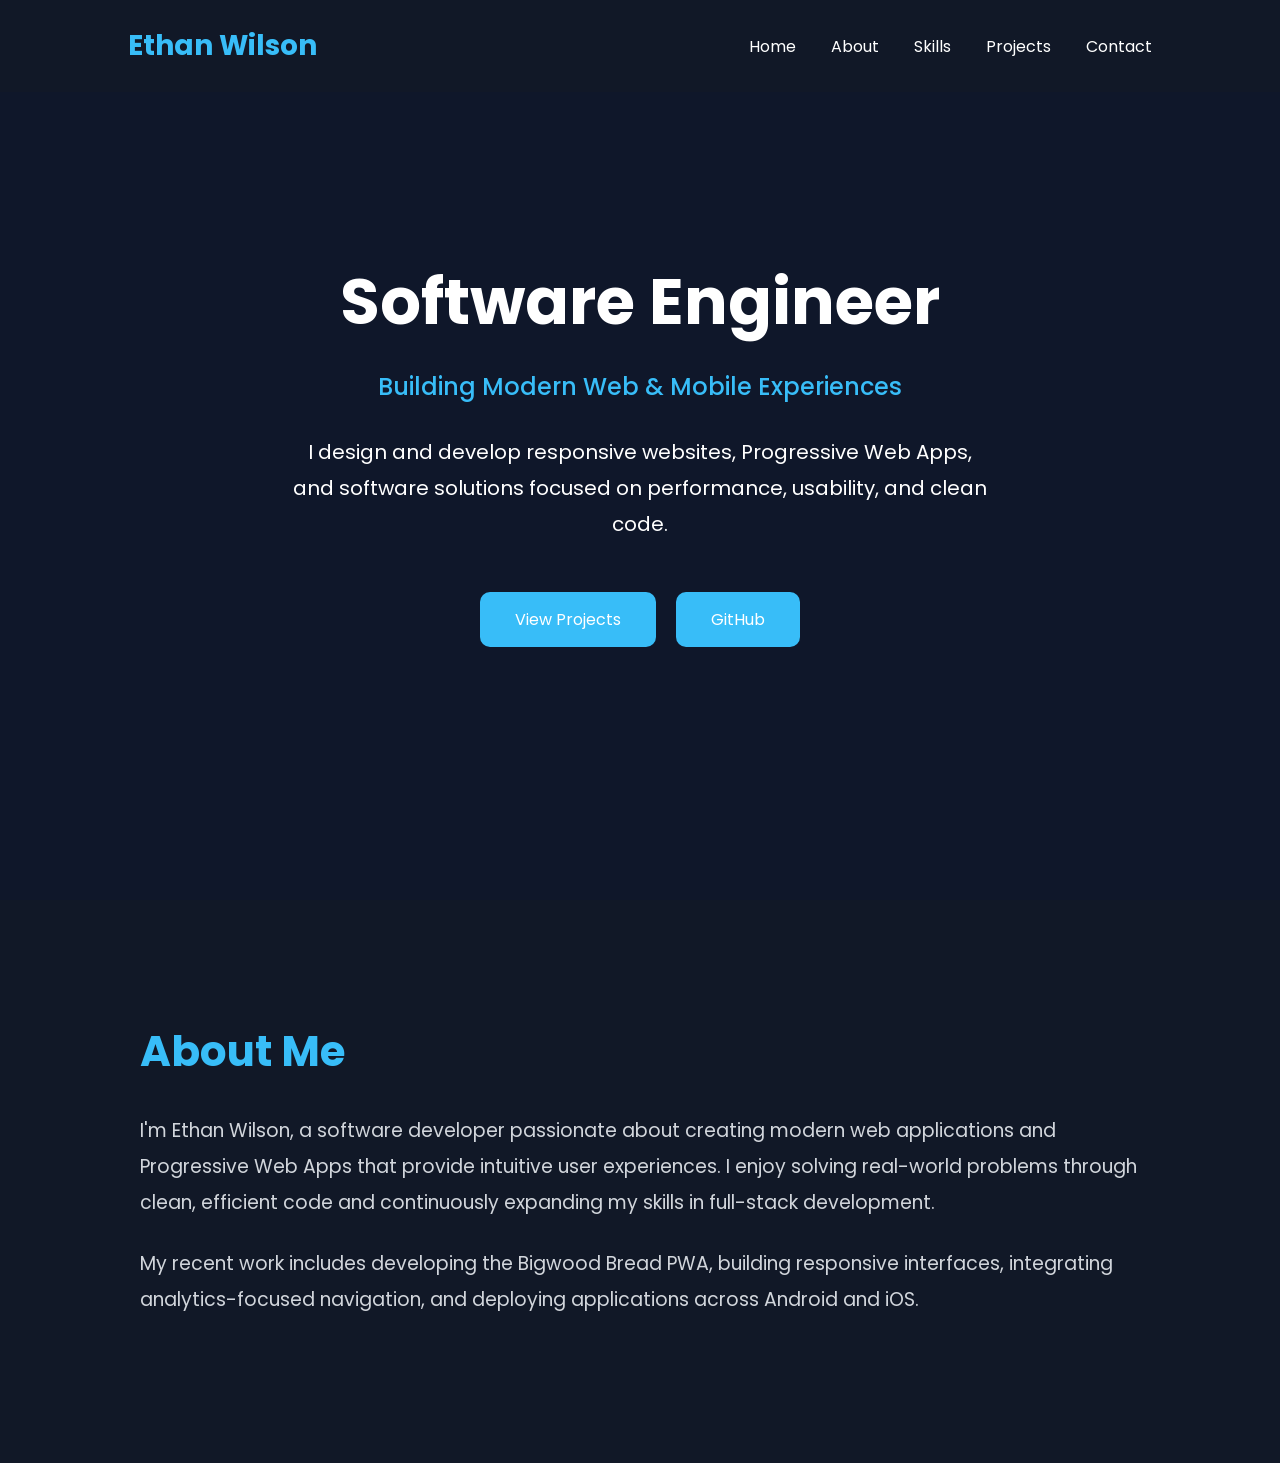
==== index.html @ c5a365b0 "Initial portfolio setup" ====
<!DOCTYPE html>
<html lang="en">
<head>
    <meta charset="UTF-8">
    <meta name="viewport" content="width=device-width, initial-scale=1.0">
    <title>Ethan Wilson | Software Engineer</title>

    <link rel="stylesheet" href="css/style.css">

    <link rel="preconnect" href="https://fonts.googleapis.com">
    <link rel="preconnect" href="https://fonts.gstatic.com" crossorigin>
    <link href="https://fonts.googleapis.com/css2?family=Poppins:wght@300;400;500;600;700&display=swap" rel="stylesheet">
</head>

<body>

<nav>

    <div class="logo">Ethan Wilson</div>

    <ul>

        <li><a href="#home">Home</a></li>

        <li><a href="#about">About</a></li>

        <li><a href="#skills">Skills</a></li>

        <li><a href="#projects">Projects</a></li>

        <li><a href="#contact">Contact</a></li>

    </ul>

</nav>

<section class="hero" id="home">

    <h1>Software Engineer</h1>

    <h2>Building Modern Web & Mobile Experiences</h2>

    <p>
        I design and develop responsive websites,
        Progressive Web Apps, and software solutions
        focused on performance, usability, and clean code.
    </p>

    <div class="buttons">

        <a href="#">View Projects</a>

        <a href="https://github.com/EthanLayneWilson" target="_blank">
            GitHub
        </a>

    </div>

</section>

<section class="about" id="about">

    <div class="about-container">

        <div class="about-text">

            <h2>About Me</h2>

            <p>
                I'm Ethan Wilson, a software developer passionate about creating
                modern web applications and Progressive Web Apps that provide
                intuitive user experiences. I enjoy solving real-world problems
                through clean, efficient code and continuously expanding my
                skills in full-stack development.
            </p>

            <p>
                My recent work includes developing the Bigwood Bread PWA,
                building responsive interfaces, integrating analytics-focused
                navigation, and deploying applications across Android and iOS.
            </p>

        </div>

    </div>

</section>

<script src="js/script.js"></script>

</body>
</html>
---- css/style.css ----
*{
    margin:0;
    padding:0;
    box-sizing:border-box;
}

body{

    font-family:'Poppins',sans-serif;

    background:#0f172a;

    color:white;

}

nav{

    width:100%;

    display:flex;

    justify-content:space-between;

    align-items:center;

    padding:25px 10%;

    position:fixed;

    background:#111827;

}

.logo{

    font-size:28px;

    font-weight:700;

    color:#38bdf8;

}

nav ul{

    display:flex;

    list-style:none;

    gap:35px;

}

nav a{

    color:white;

    text-decoration:none;

    transition:.3s;

}

nav a:hover{

    color:#38bdf8;

}

.hero{

    min-height:100vh;

    display:flex;

    flex-direction:column;

    justify-content:center;

    align-items:center;

    text-align:center;

    padding:0 10%;

}

.hero h1{

    font-size:64px;

    margin-bottom:20px;

}

.hero h2{

    color:#38bdf8;

    margin-bottom:30px;

    font-weight:500;

}

.hero p{

    max-width:700px;

    line-height:1.8;

    font-size:20px;

}

.buttons{

    margin-top:50px;

    display:flex;

    gap:20px;

}

.buttons a{

    background:#38bdf8;

    color:white;

    text-decoration:none;

    padding:15px 35px;

    border-radius:10px;

    transition:.3s;

}

.buttons a:hover{

    transform:translateY(-5px);

}

.about{

    background:#111827;

    padding:120px 10%;

}

.about-container{

    max-width:1000px;

    margin:auto;

}

.about h2{

    font-size:42px;

    color:#38bdf8;

    margin-bottom:30px;

}

.about p{

    font-size:19px;

    line-height:1.9;

    color:#d1d5db;

    margin-bottom:25px;

}
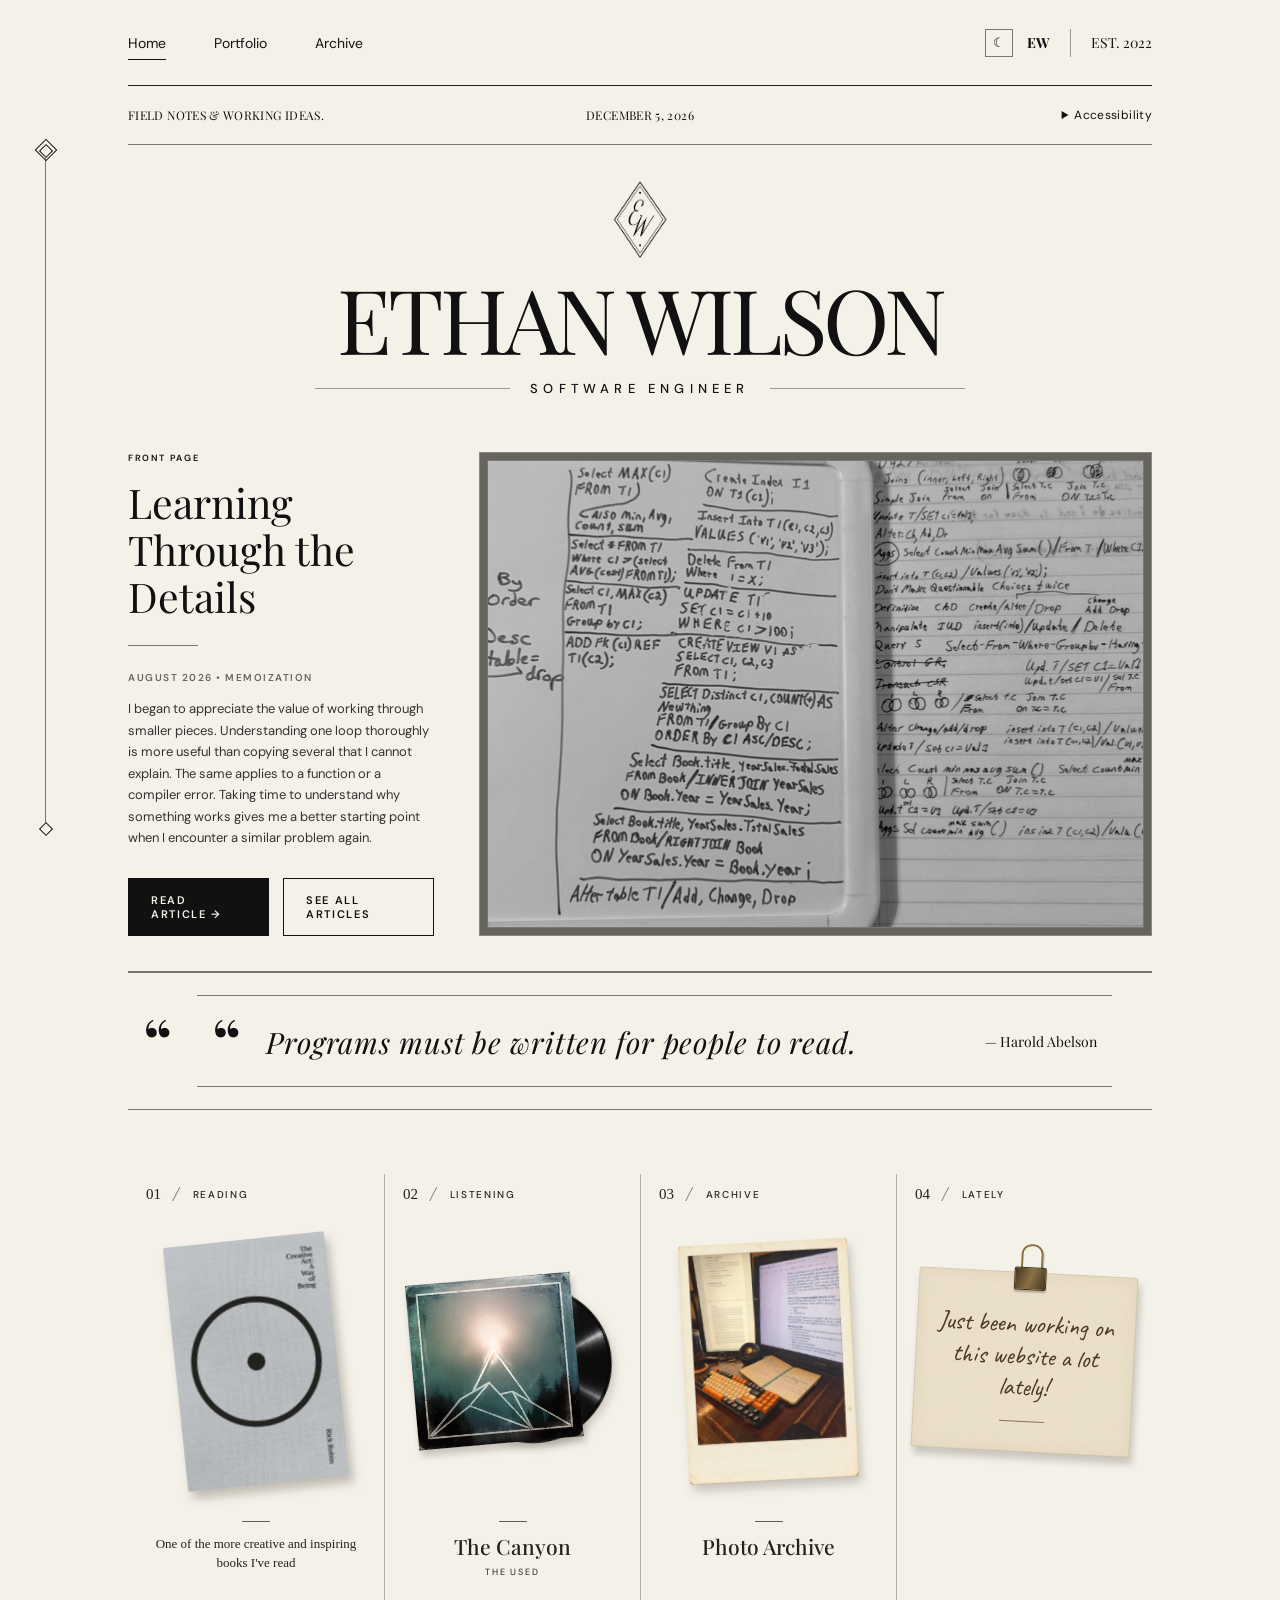
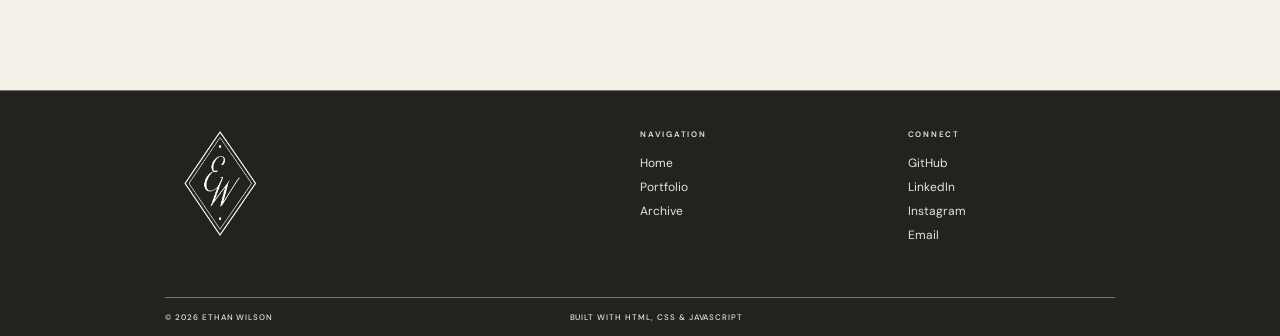
==== commit 37f05658: "Add portfolio website" ====
--- a/index.html
+++ b/index.html
@@ -1,92 +1,496 @@
 <!DOCTYPE html>
 <html lang="en">
+
 <head>
     <meta charset="UTF-8">
     <meta name="viewport" content="width=device-width, initial-scale=1.0">
-    <title>Ethan Wilson | Software Engineer</title>
-
+
+    <title>ethanwilson.org</title>
+    <link rel="icon" type="image/png" href="images/ew-letter.png">
     <link rel="stylesheet" href="css/style.css">
 
     <link rel="preconnect" href="https://fonts.googleapis.com">
     <link rel="preconnect" href="https://fonts.gstatic.com" crossorigin>
-    <link href="https://fonts.googleapis.com/css2?family=Poppins:wght@300;400;500;600;700&display=swap" rel="stylesheet">
+    <link
+    href="https://fonts.googleapis.com/css2?family=Caveat:wght@400;500&display=swap"
+    rel="stylesheet"
+>
+
+    <link
+        href="https://fonts.googleapis.com/css2?family=DM+Sans:wght@400;500;600&family=Playfair+Display:ital,wght@0,400;0,500;0,600;1,400&display=swap"
+        rel="stylesheet"
+    >
 </head>
 
-<body>
-
-<nav>
-
-    <div class="logo">Ethan Wilson</div>
-
-    <ul>
-
-        <li><a href="#home">Home</a></li>
-
-        <li><a href="#about">About</a></li>
-
-        <li><a href="#skills">Skills</a></li>
-
-        <li><a href="#projects">Projects</a></li>
-
-        <li><a href="#contact">Contact</a></li>
-
-    </ul>
-
-</nav>
-
-<section class="hero" id="home">
-
-    <h1>Software Engineer</h1>
-
-    <h2>Building Modern Web & Mobile Experiences</h2>
-
-    <p>
-        I design and develop responsive websites,
-        Progressive Web Apps, and software solutions
-        focused on performance, usability, and clean code.
-    </p>
-
-    <div class="buttons">
-
-        <a href="#">View Projects</a>
-
-        <a href="https://github.com/EthanLayneWilson" target="_blank">
-            GitHub
-        </a>
-
-    </div>
-
+
+<body id="top">
+    <div class="page-rail page-rail-left">
+    <span class="rail-end rail-end-top"></span>
+    <span class="rail-marker"></span>
+    <span class="rail-end rail-end-bottom"></span>
+</div>
+
+    <!-- =========================================
+         NEWSPAPER HEADER
+         ========================================= -->
+
+    <header class="newspaper-header">
+
+    <!-- TOP NAVIGATION -->
+    <div class="top-nav">
+
+        <nav>
+            <a href="index.html" class="active">Home</a>
+            <a href="portfolio.html">Portfolio</a>
+            <a href="articles.html">Archive</a>
+        </nav>
+
+        <div class="header-right">
+
+            <button
+                id="theme-toggle"
+                class="theme-toggle"
+                aria-label="Switch to night mode"
+            >
+                <span class="theme-icon">☾</span>
+            </button>
+
+            <div class="brand-mark">
+                <strong>EW</strong>
+                <span class="divider"></span>
+                <span>EST. 2022</span>
+            </div>
+
+        </div>
+
+    </div>
+
+
+    <!-- NEWSPAPER INFO ROW -->
+    <div class="newspaper-info">
+
+        <span>FIELD NOTES & WORKING IDEAS.</span>
+
+        <span id="current-date"></span>
+
+        <details class="accessibility-menu">
+    <summary>Accessibility</summary>
+
+    <div class="accessibility-panel">
+        <p>Reading preferences</p>
+
+        <label>
+            <input type="checkbox" id="larger-text">
+            Larger text
+        </label>
+
+        <label>
+            <input type="checkbox" id="reduce-motion">
+            Reduce motion
+        </label>
+    </div>
+</details>
+
+    </div>
+
+
+</header>
+
+    <!-- =========================================
+         MAIN NEWSPAPER CONTENT
+         ========================================= -->
+
+    <main class="newspaper-home">
+
+
+        <!-- =====================================
+             NEWSPAPER MASTHEAD
+             ===================================== -->
+
+        <section class="masthead">
+
+            <img
+                src="images/ew-logo.png"
+                alt="Ethan Wilson Logo"
+                class="masthead-logo"
+            >
+
+            <h1>ETHAN WILSON</h1>
+
+
+            <div class="masthead-title">
+
+                <span></span>
+
+                <p>SOFTWARE ENGINEER</p>
+
+                <span></span>
+
+            </div>
+
+        </section>
+
+
+        <!-- =====================================
+             FEATURED ARTICLE
+
+             Change this section whenever you
+             want a different front-page article.
+             ===================================== -->
+
+        <section class="front-feature">
+
+
+            <!-- ARTICLE INFORMATION -->
+
+            <div class="feature-copy">
+
+                <p class="feature-kicker">
+                    FRONT PAGE
+                </p>
+
+
+                <h2>
+                    Learning Through the Details
+                </h2>
+
+
+                <div class="feature-rule"></div>
+
+
+                <p class="article-meta">
+                    AUGUST 2026 • MEMOIZATION
+                </p>
+
+
+                <p class="feature-text">
+I began to appreciate the value of working through smaller pieces. Understanding one loop thoroughly is more useful than copying several that I cannot explain. The same applies to a function or a compiler error. Taking time to understand why something works gives me a better starting point when I encounter a similar problem again.
+                </p>
+
+
+                <div class="article-actions">
+
+                    <a
+                        href="blog/blog1.html"
+                        class="read-article"
+                    >
+                        READ ARTICLE →
+                    </a>
+
+                    <a
+                        href="articles.html"
+                        class="all-articles"
+                    >
+                        SEE ALL ARTICLES
+                    </a>
+
+                </div>
+
+            </div>
+
+
+            <!-- FEATURED ARTICLE IMAGE -->
+
+            <div class="feature-image">
+
+                <a href="blog/blog1.html">
+
+                    <img
+                        src="images/notes.png"
+                        alt="Mountain landscape"
+                    >
+
+                </a>
+
+            </div>
+
+
+        </section>
+
+        <section class="editorial-quote">
+    <span class="quote-mark">“</span>
+
+<section class="editorial-quote">
+    <span class="quote-mark">“</span>
+
+    <blockquote id="daily-quote"></blockquote>
+
+    <p id="quote-author"></p>
 </section>
-
-<section class="about" id="about">
-
-    <div class="about-container">
-
-        <div class="about-text">
-
-            <h2>About Me</h2>
-
-            <p>
-                I'm Ethan Wilson, a software developer passionate about creating
-                modern web applications and Progressive Web Apps that provide
-                intuitive user experiences. I enjoy solving real-world problems
-                through clean, efficient code and continuously expanding my
-                skills in full-stack development.
+</section>
+<section class="personal-desk" aria-labelledby="personal-desk-title">
+
+
+    <div class="personal-desk-grid">
+
+        <!-- READING -->
+        <article class="personal-desk-item">
+            <p class="personal-desk-label">
+                <span>01</span>
+                <span class="personal-desk-slash">/</span>
+                Reading
             </p>
 
-            <p>
-                My recent work includes developing the Bigwood Bread PWA,
-                building responsive interfaces, integrating analytics-focused
-                navigation, and deploying applications across Android and iOS.
+            <a
+                href="library.html"
+                class="personal-desk-visual"
+                aria-label="Visit the Reading Room"
+            >
+                <img
+                    src="images/books/creative-act.png"
+                    class="personal-desk-book"
+                    alt="Being and Time by Martin Heidegger."
+                    loading="lazy"
+                >
+            </a>
+
+            <div class="personal-desk-caption">
+                <p>One of the more creative and inspiring books I've read</p>
+            </div>
+        </article>
+
+        <!-- LISTENING -->
+        <article class="personal-desk-item">
+            <p class="personal-desk-label">
+                <span>02</span>
+                <span class="personal-desk-slash">/</span>
+                Listening
             </p>
 
+            <a
+                href="listening-room.html"
+                class="personal-desk-visual"
+                aria-label="Visit the Listening Room"
+            >
+                <div class="personal-desk-album">
+                    <img
+                        src="images/vinyl/the-canyon-record.png"
+                        class="personal-desk-record"
+                        alt=""
+                        loading="lazy"
+                    >
+
+                    <img
+                        src="images/vinyl/the-canyon.png"
+                        class="personal-desk-cover"
+                        alt="A Thousand Suns by Linkin Park."
+                        loading="lazy"
+                    >
+                </div>
+            </a>
+
+            <div class="personal-desk-caption">
+                <h3>The Canyon</h3>
+                <p class="personal-desk-artist">The Used</p>
+            </div>
+        </article>
+
+        <!-- BUILDING -->
+        <article class="personal-desk-item">
+            <p class="personal-desk-label">
+                <span>03</span>
+                <span class="personal-desk-slash">/</span>
+                Archive
+            </p>
+
+            <a
+                href="portfolio.html"
+                class="personal-desk-visual"
+                aria-label="Explore my projects"
+            >
+                <img
+                    src="images/polaroid.png"
+                    class="personal-desk-polaroid"
+                    alt="My study desk, notebook, and keyboard."
+                    loading="lazy"
+                >
+            </a>
+
+            <div class="personal-desk-caption">
+                <h3>Photo Archive</h3>
+                <p></p>
+            </div>
+        </article>
+
+        <!-- WONDERING -->
+        <article class="personal-desk-item">
+            <p class="personal-desk-label">
+                <span>04</span>
+                <span class="personal-desk-slash">/</span>
+                Lately
+            </p>
+
+            <div class="personal-desk-visual">
+                <div class="personal-desk-note">
+                    <p>
+                        Just been working on this website a lot lately!
+                    </p>
+                    <span class="personal-desk-note-rule"></span>
+                </div>
+            </div>
+        </article>
+
+    </div>
+</section>
+
+
+    </main>
+<div class="archive-player-hidden">
+<div class="music-player">
+
+    <div class="music-info">
+        <span class="music-label">NOW PLAYING</span>
+        <span id="track-title">Loading...</span>
+        <span id="track-artist"></span>
+    </div>
+
+    <div class="music-controls">
+
+        <button id="prev-button"
+                class="music-control"
+                aria-label="Previous track">
+            ‹
+        </button>
+
+        <button id="play-button"
+                class="music-button"
+                aria-label="Play music">
+            ▶
+        </button>
+
+        <button id="next-button"
+                class="music-control"
+                aria-label="Next track">
+            ›
+        </button>
+
+    </div>
+
+    <span id="music-time">0:00</span>
+
+    <div class="volume-control">
+        <span class="volume-icon" aria-hidden="true">
+    <svg viewBox="0 0 24 24">
+        <path d="M3 9v6h4l5 4V5L7 9H3zm13.5 3a4.5 4.5 0 0 0-2.5-4.03v8.05A4.5 4.5 0 0 0 16.5 12zm0-8.5v2.06A7 7 0 0 1 20 12a7 7 0 0 1-3.5 6.44v2.06A9 9 0 0 0 22 12a9 9 0 0 0-5.5-8.5z"/>
+    </svg>
+</span>
+
+        <input
+            type="range"
+            id="volume-slider"
+            min="0"
+            max="1"
+            step="0.01"
+            value="0.5"
+            aria-label="Volume"
+        >
+    </div>
+
+</div>
+</div>
+
+<audio id="music-audio" preload="metadata"></audio>
+
+</main>
+
+<footer class="site-footer">
+
+    <div class="footer-inner">
+
+        <div class="footer-main">
+
+            <div class="footer-brand">
+                <img
+                    src="images/ew-logo.png"
+                    alt="Ethan Wilson Logo"
+                    class="footer-logo-img"
+                >
+            </div>
+
+            <div class="footer-column">
+                <span class="footer-label">NAVIGATION</span>
+
+                <a href="index.html">Home</a>
+                <a href="portfolio.html">Portfolio</a>
+                <a href="articles.html">Archive</a>
+            </div>
+
+            <div class="footer-column">
+                <span class="footer-label">CONNECT</span>
+
+                <a href="https://github.com/EthanLayneWilson">GitHub</a>
+                <a href="https://www.linkedin.com/in/ethan-wilson-20b9181aa/">LinkedIn</a>
+                <a href="https://www.instagram.com/ewilsonranch/">Instagram</a>
+                <a href="ewilsonranch@gmail.com">Email</a>
+            </div>
+
         </div>
 
-    </div>
-
-</section>
+        <div class="footer-bottom">
+
+            <span>© 2026 ETHAN WILSON</span>
+
+            <span>BUILT WITH HTML, CSS & JAVASCRIPT</span>
+
+            <a href="#top" class="back-to-top">
+                <span class="back-to-top-text">BACK TO TOP</span>
+                <span class="top-arrow">↑</span>
+            </a>
+
+        </div>
+
+    </div>
+
+</footer>
 
 <script src="js/script.js"></script>
+
+<script>
+(() => {
+    const largerText = document.getElementById("larger-text");
+    const reduceMotion = document.getElementById("reduce-motion");
+
+    function applyPreferences() {
+        document.body.classList.toggle(
+            "larger-text", largerText.checked
+        );
+
+        document.documentElement.classList.toggle(
+            "reduce-motion", reduceMotion.checked
+        );
+    }
+
+    try {
+        largerText.checked =
+            localStorage.getItem("ew-larger-text") === "true";
+
+        reduceMotion.checked =
+            localStorage.getItem("ew-reduce-motion") === "true";
+    } catch {
+        // Controls still work when browser storage is unavailable.
+    }
+
+    applyPreferences();
+
+    [largerText, reduceMotion].forEach((control) => {
+        control.addEventListener("change", () => {
+            applyPreferences();
+
+            try {
+                localStorage.setItem(
+                    "ew-larger-text", String(largerText.checked)
+                );
+
+                localStorage.setItem(
+                    "ew-reduce-motion", String(reduceMotion.checked)
+                );
+            } catch {
+                // Keep the selected settings for this page.
+            }
+        });
+    });
+})();
+</script>
 
 </body>
 </html>
--- a/css/style.css
+++ b/css/style.css
@@ -1,185 +1,8193 @@
-*{
-    margin:0;
-    padding:0;
-    box-sizing:border-box;
-}
-
-body{
-
-    font-family:'Poppins',sans-serif;
-
-    background:#0f172a;
-
-    color:white;
-
-}
-
-nav{
-
-    width:100%;
-
-    display:flex;
-
-    justify-content:space-between;
-
-    align-items:center;
-
-    padding:25px 10%;
-
-    position:fixed;
-
-    background:#111827;
-
-}
-
-.logo{
-
-    font-size:28px;
-
-    font-weight:700;
-
-    color:#38bdf8;
-
-}
-
-nav ul{
-
-    display:flex;
-
-    list-style:none;
-
-    gap:35px;
-
-}
-
-nav a{
-
-    color:white;
-
-    text-decoration:none;
-
-    transition:.3s;
-
-}
-
-nav a:hover{
-
-    color:#38bdf8;
-
-}
-
-.hero{
-
-    min-height:100vh;
-
-    display:flex;
-
-    flex-direction:column;
-
-    justify-content:center;
-
-    align-items:center;
-
-    text-align:center;
-
-    padding:0 10%;
-
-}
-
-.hero h1{
-
-    font-size:64px;
-
-    margin-bottom:20px;
-
-}
-
-.hero h2{
-
-    color:#38bdf8;
-
-    margin-bottom:30px;
-
-    font-weight:500;
-
-}
-
-.hero p{
-
-    max-width:700px;
-
-    line-height:1.8;
-
-    font-size:20px;
-
-}
-
-.buttons{
-
-    margin-top:50px;
-
-    display:flex;
-
-    gap:20px;
-
-}
-
-.buttons a{
-
-    background:#38bdf8;
-
-    color:white;
-
-    text-decoration:none;
-
-    padding:15px 35px;
-
-    border-radius:10px;
-
-    transition:.3s;
-
-}
-
-.buttons a:hover{
-
-    transform:translateY(-5px);
-
-}
-
-.about{
-
-    background:#111827;
-
-    padding:120px 10%;
-
-}
-
-.about-container{
-
-    max-width:1000px;
-
-    margin:auto;
-
-}
-
-.about h2{
-
-    font-size:42px;
-
-    color:#38bdf8;
-
-    margin-bottom:30px;
-
-}
-
-.about p{
-
-    font-size:19px;
-
-    line-height:1.9;
-
-    color:#d1d5db;
-
-    margin-bottom:25px;
-
+body {
+    margin: 0;
+    background: #f4f1e9;
+    color: #111111;
+    font-family: "DM Sans", sans-serif;
+}
+
+.minimal-nav {
+  display: flex;
+  justify-content: center;
+  gap: 70px;
+  padding: 28px 20px;
+  font-size: 16px;
+}
+
+.minimal-nav a {
+  color: #111;
+  text-decoration: none;
+}
+
+.minimal-home {
+  max-width: 1050px;
+  margin: 90px auto 0;
+  text-align: center;
+  padding: 0 30px;
+}
+
+.home-logo {
+    width: 280px;
+    height: auto;
+    display: block;
+    margin: 0 auto 35px;
+}
+
+.minimal-home h1 {
+  font-family: Georgia, serif;
+  font-size: 58px;
+  margin: 0 0 30px;
+}
+
+.minimal-home h2 {
+  font-family: Georgia, serif;
+  font-size: 82px;
+  font-style: italic;
+  font-weight: 400;
+  margin: 0 0 55px;
+}
+
+.minimal-home p {
+  max-width: 980px;
+  margin: 0 auto;
+  text-align: left;
+  color: #9a9a9a;
+  font-size: 22px;
+  line-height: 1.6;
+}
+.portfolio {
+  max-width: 1050px;
+  margin: 140px auto;
+  padding: 0 30px;
+}
+
+.portfolio h2 {
+  font-family: Georgia, serif;
+  font-size: 52px;
+  margin-bottom: 40px;
+}
+
+.project-card {
+  border-top: 1px solid #111;
+  padding: 35px 0;
+}
+
+.project-card h3 {
+  font-family: Georgia, serif;
+  font-size: 36px;
+  margin-bottom: 20px;
+}
+
+.project-card p {
+  color: #777;
+  font-size: 20px;
+  line-height: 1.7;
+  max-width: 900px;
+}
+
+.project-tags {
+  display: flex;
+  flex-wrap: wrap;
+  gap: 12px;
+  margin: 30px 0;
+}
+
+.project-tags span {
+  border: 1px solid #111;
+  padding: 8px 14px;
+  font-size: 14px;
+}
+
+.project-card a {
+  color: #111;
+  font-weight: bold;
+}
+
+.portfolio-page {
+  max-width: 1050px;
+  margin: 110px auto;
+  padding: 0 30px;
+}
+
+.portfolio-page h1 {
+  font-family: Georgia, serif;
+  font-size: 64px;
+  margin-bottom: 60px;
+}
+h1,
+h2,
+h3 {
+    font-family: "Playfair Display", serif;
+}
+/* =========================
+   NEWSPAPER HEADER
+   ========================= */
+
+.newspaper-header {
+    width: 80%;
+    max-width: 1050px;
+    margin: 0 auto;
+}
+
+.top-nav {
+    min-height: 85px;
+
+    display: flex;
+    align-items: center;
+    justify-content: space-between;
+
+    border-bottom: 1px solid #222;
+}
+
+/* Navigation */
+
+.top-nav nav {
+    display: flex;
+    align-items: center;
+    gap: 48px;
+}
+
+.top-nav nav a {
+    color: #111;
+    text-decoration: none;
+
+    font-family: "DM Sans", sans-serif;
+    font-size: 14px;
+
+    position: relative;
+    padding: 8px 0;
+}
+
+.top-nav nav a::after {
+    content: "";
+
+    position: absolute;
+    left: 0;
+    bottom: 0;
+
+    width: 0;
+    height: 1px;
+
+    background: #111;
+
+    transition: width 0.25s ease;
+}
+
+.top-nav nav a:hover::after,
+.top-nav nav a.active::after {
+    width: 100%;
+}
+
+/* EW / Established */
+
+.brand-mark {
+    display: flex;
+    align-items: center;
+    gap: 20px;
+
+    font-family: "Playfair Display", serif;
+    font-size: 14px;
+}
+
+.brand-mark > span:first-child {
+    font-weight: 600;
+    font-size: 18px;
+}
+
+.divider {
+    display: block;
+    width: 1px;
+    height: 28px;
+    background: #999;
+}
+
+/* Newspaper information row */
+
+.newspaper-info {
+    min-height: 58px;
+
+    display: grid;
+    grid-template-columns: 1fr auto 1fr;
+    align-items: center;
+
+    border-bottom: 1.5px solid #777;
+
+    font-family: "Playfair Display", serif;
+    font-size: 12px;
+    letter-spacing: 0.03em;
+}
+
+.newspaper-info span:nth-child(2) {
+    text-align: center;
+    padding: 0 30px;
+}
+
+.newspaper-info span:last-child {
+    text-align: right;
+}
+
+/* =========================
+   NEWSPAPER MASTHEAD
+   ========================= */
+
+.newspaper-home {
+    width: 80%;
+    max-width: 1050px;
+    margin: 0 auto;
+}
+
+.masthead {
+    text-align: center;
+    padding: 35px 0 25px;
+}
+
+/* EW Logo */
+
+.masthead-logo {
+    display: block;
+
+    width: 80px;
+    height: auto;
+
+    margin: 0 auto 15px;
+}
+
+/* ETHAN WILSON */
+
+.masthead h1 {
+    margin: 0;
+    font-family: "Playfair Display", serif;
+
+    font-size: clamp(60px, 7vw, 105px);
+
+    font-weight: 400;
+    line-height: 0.95;
+    letter-spacing: -0.045em;
+}
+
+/* Software Engineer line */
+
+.masthead-title {
+    display: flex;
+    align-items: center;
+    justify-content: center;
+
+    gap: 20px;
+    max-width: 650px;
+
+    margin: 20px auto 0;
+}
+
+.masthead-title span {
+    flex: 1;
+
+    height: 1px;
+
+    background: #999;
+}
+
+.masthead-title p {
+    margin: 0;
+
+    font-family: "DM Sans", sans-serif;
+    font-size: 13px;
+    font-weight: 500;
+
+    letter-spacing: 0.4em;
+    white-space: nowrap;
+}
+/* =========================
+   FRONT PAGE FEATURE
+   ========================= */
+
+.front-feature {
+    display: grid;
+    grid-template-columns: 0.75fr 1.65fr;
+    gap: 45px;
+
+    align-items: stretch;
+
+    padding: 30px 0 35px;
+
+    border-bottom: 1px solid #777;
+}
+
+/* LEFT COLUMN */
+
+.feature-copy {
+    display: flex;
+    flex-direction: column;
+    justify-content: center;
+}
+
+.feature-kicker {
+    margin: 0 0 15px;
+
+    font-size: 9px;
+    font-weight: 600;
+
+    letter-spacing: 0.18em;
+}
+
+.feature-copy h2 {
+    margin: 0;
+
+    font-family: "Playfair Display", serif;
+    font-size: clamp(34px, 3.2vw, 48px);
+
+    font-weight: 400;
+    line-height: 1.15;
+}
+
+.feature-rule {
+    width: 70px;
+    height: 1px;
+
+    background: #777;
+
+    margin: 25px 0;
+}
+
+.feature-text {
+    margin: 0;
+
+    max-width: 350px;
+
+    font-size: 13px;
+    line-height: 1.65;
+
+    color: #333;
+}
+
+.feature-links {
+    display: flex;
+    flex-direction: row;
+    align-items: center;
+    gap: 14px;
+    margin-top: 25px;
+}
+
+.feature-links a {
+    color: #111;
+    text-decoration: none;
+
+    font-size: 10px;
+    font-weight: 600;
+    letter-spacing: 0.15em;
+}
+
+.feature-links > a:first-child {
+    border-bottom: 1px solid #111;
+
+    padding-bottom: 5px;
+}
+
+.resume-button {
+    display: inline-block;
+
+    background: #111;
+    color: #f4f1e9 !important;
+
+    padding: 13px 26px;
+}
+
+/* RIGHT COLUMN */
+
+.feature-image {
+    min-height: 430px;
+    overflow: hidden;
+
+    /* Newspaper photo frame */
+    border: 1px solid #888888;
+    padding: 7px;
+
+    box-sizing: border-box;
+    background: #66645d;
+}
+
+.feature-image a {
+    display: block;
+    width: 100%;
+    height: 100%;
+}
+
+.feature-image img {
+    display: block;
+
+    width: 100%;
+    height: 100%;
+
+    object-fit: cover;
+
+    border: 1px solid #777;
+
+    box-sizing: border-box;
+
+    filter: grayscale(100%);
+
+    transition:
+        transform 0.5s ease,
+        filter 0.5s ease;
+}
+
+.feature-image img {
+    display: block;
+
+    width: 100%;
+    height: 100%;
+
+    object-fit: cover;
+
+    filter: grayscale(100%);
+
+    transition:
+        transform 0.5s ease,
+        filter 0.5s ease;
+}
+
+.feature-image:hover img {
+    transform: scale(1.015);
+    filter: grayscale(65%);
+}
+
+/* MOBILE */
+
+@media (max-width: 850px) {
+
+    .front-feature {
+        grid-template-columns: 1fr;
+    }
+
+    .feature-image {
+        min-height: 320px;
+    }
+}
+
+/* =========================
+   ARTICLE ACTIONS
+   ========================= */
+
+.article-meta {
+    margin: 0 0 14px;
+
+    font-family: "DM Sans", sans-serif;
+    font-size: 10px;
+    font-weight: 600;
+
+    letter-spacing: 0.15em;
+    color: #666;
+}
+
+.article-actions {
+    display: flex;
+    align-items: center;
+    gap: 14px;
+
+    margin-top: 30px;
+}
+
+.article-actions a {
+    display: inline-block;
+
+    font-family: "DM Sans", sans-serif;
+    font-size: 11px;
+    font-weight: 600;
+
+    letter-spacing: 0.15em;
+
+    text-decoration: none;
+
+    transition: 0.2s ease;
+}
+
+/* Main article button */
+
+.read-article {
+    background: #111;
+    color: #f4f1e9;
+
+    padding: 14px 22px;
+
+    border: 1px solid #111;
+}
+
+.read-article:hover {
+    background: transparent;
+    color: #111;
+}
+
+/* Archive button */
+
+.all-articles {
+    color: #111;
+
+    padding: 14px 22px;
+
+    border: 1px solid #111;
+}
+
+.all-articles:hover {
+    background: #111;
+    color: #f4f1e9;
+}
+
+/* =========================
+   ARTICLE ARCHIVE
+   ========================= */
+
+.archive-page {
+    width: calc(100% - 80px);
+    max-width: 1400px;
+
+    margin: 0 auto;
+}
+
+
+/* Archive heading */
+
+.archive-heading {
+    text-align: center;
+
+    padding: 70px 0 60px;
+
+    border-bottom: 2px solid #111;
+}
+
+.archive-logo {
+    width: 80px;
+    height: auto;
+
+    margin-bottom: 20px;
+}
+
+.archive-label {
+    margin: 0 0 15px;
+
+    font-family: "DM Sans", sans-serif;
+
+    font-size: 10px;
+    font-weight: 600;
+
+    letter-spacing: 0.25em;
+}
+
+.archive-heading h1 {
+    margin: 0;
+
+    font-family: "Playfair Display", serif;
+
+    font-size: clamp(70px, 10vw, 145px);
+
+    font-weight: 400;
+
+    line-height: 1;
+    letter-spacing: -0.045em;
+}
+
+.archive-description {
+    max-width: 600px;
+
+    margin: 25px auto 0;
+
+    color: #555;
+
+    font-size: 15px;
+    line-height: 1.7;
+}
+
+
+/* Article rows */
+
+.article-list {
+    border-bottom: 1px solid #111;
+}
+
+.archive-article {
+    display: grid;
+
+    grid-template-columns:
+        80px
+        minmax(0, 1fr)
+        180px;
+
+    gap: 35px;
+
+    align-items: center;
+
+    padding: 45px 0;
+
+    border-bottom: 1px solid #999;
+}
+
+.archive-article:last-child {
+    border-bottom: none;
+}
+
+
+/* Number */
+
+.article-number {
+    align-self: start;
+
+    font-family: "Playfair Display", serif;
+
+    font-size: 20px;
+}
+
+
+/* Article information */
+
+.archive-meta {
+    margin: 0 0 12px;
+
+    font-family: "DM Sans", sans-serif;
+
+    font-size: 9px;
+    font-weight: 600;
+
+    letter-spacing: 0.16em;
+
+    color: #666;
+}
+
+.archive-article h2 {
+    margin: 0 0 12px;
+
+    font-family: "Playfair Display", serif;
+
+    font-size: clamp(28px, 3vw, 46px);
+
+    font-weight: 400;
+
+    line-height: 1.1;
+}
+
+.archive-article h2 a {
+    color: #111;
+
+    text-decoration: none;
+}
+
+.archive-article h2 a:hover {
+    text-decoration: underline;
+}
+
+.archive-article-content > p:last-child {
+    max-width: 650px;
+
+    margin: 0;
+
+    color: #555;
+
+    line-height: 1.6;
+}
+
+
+/* Read link */
+
+.archive-read {
+    text-align: right;
+}
+
+.archive-read a {
+    color: #111;
+
+    text-decoration: none;
+
+    font-family: "DM Sans", sans-serif;
+
+    font-size: 10px;
+    font-weight: 600;
+
+    letter-spacing: 0.15em;
+
+    border-bottom: 1px solid #111;
+
+    padding-bottom: 5px;
+}
+
+
+/* Mobile */
+
+@media (max-width: 750px) {
+
+    .archive-page {
+        width: calc(100% - 40px);
+    }
+
+    .archive-article {
+        grid-template-columns: 45px 1fr;
+    }
+
+    .archive-read {
+        grid-column: 2;
+
+        text-align: left;
+    }
+
+}
+
+/* =========================
+   EDITORIAL QUOTE
+   ========================= */
+
+.editorial-quote {
+    display: grid;
+    grid-template-columns: auto 1fr auto;
+    align-items: center;
+    gap: 25px;
+
+    margin-top: 0;
+    padding: 22px 15px;
+
+    border-top: 1px solid #777;
+    border-bottom: 1px solid #777;
+}
+
+.quote-mark {
+    font-family: "Playfair Display", serif;
+    font-size: 65px;
+    font-weight: 600;
+    line-height: 0.7;
+}
+
+.editorial-quote blockquote {
+    margin: 0;
+
+    font-family: "Playfair Display", serif;
+    font-size: clamp(22px, 2.3vw, 34px);
+    font-style: italic;
+    letter-spacing: 0.03em;
+}
+
+.editorial-quote p {
+    margin: 0;
+
+    font-family: "Playfair Display", serif;
+    font-size: 14px;
+
+    white-space: nowrap;
+}
+
+@media (max-width: 700px) {
+    .editorial-quote {
+        grid-template-columns: auto 1fr;
+    }
+
+    .editorial-quote p {
+        grid-column: 2;
+    }
+}
+
+/* =========================
+   MUSIC PLAYER
+   ========================= */
+
+.music-player {
+    position: fixed;
+    top: 20px;
+    right: 25px;
+
+    z-index: 1000;
+
+    display: flex;
+    align-items: center;
+    gap: 12px;
+
+    padding: 9px 14px;
+
+    background: #f4f1e9;
+
+    border: 1px solid #222;
+
+    font-family: "DM Sans", sans-serif;
+    font-size: 10px;
+}
+
+.music-info {
+    display: flex;
+    flex-direction: column;
+
+    min-width: 90px;
+}
+
+.music-label {
+    font-size: 7px;
+    letter-spacing: 0.15em;
+
+    color: #777;
+}
+
+#track-title {
+    font-family: "Playfair Display", serif;
+
+    font-size: 11px;
+
+    white-space: nowrap;
+}
+
+.music-button {
+    width: 26px;
+    height: 26px;
+
+    display: flex;
+    align-items: center;
+    justify-content: center;
+
+    border: 1px solid #222;
+    border-radius: 50%;
+
+    background: transparent;
+
+    color: #111;
+
+    font-size: 9px;
+
+    cursor: pointer;
+}
+
+.music-button:hover {
+    background: #111;
+    color: #f4f1e9;
+}
+
+#music-time {
+    min-width: 30px;
+
+    font-size: 9px;
+
+    color: #555;
+}
+
+.music-controls {
+    display: flex;
+    align-items: center;
+    gap: 6px;
+}
+
+.music-control {
+    border: none;
+    background: transparent;
+
+    color: #111;
+
+    font-family: "DM Sans", sans-serif;
+    font-size: 18px;
+
+    cursor: pointer;
+
+    padding: 3px;
+}
+
+.music-control:hover {
+    opacity: 0.5;
+}
+
+#track-artist {
+    font-family: "DM Sans", sans-serif;
+
+    font-size: 8px;
+
+    color: #777;
+
+    margin-top: 1px;
+}
+
+/* =========================
+   VOLUME CONTROL
+   ========================= */
+
+.volume-control {
+    display: flex;
+    align-items: center;
+    gap: 6px;
+}
+
+.volume-icon {
+    font-size: 11px;
+}
+
+/* Volume slider */
+
+#volume-slider {
+    width: 60px;
+    height: 2px;
+
+    appearance: none;
+    -webkit-appearance: none;
+
+    background: #999;
+
+    cursor: pointer;
+}
+
+/* Chrome / Edge / Safari */
+
+#volume-slider::-webkit-slider-thumb {
+    appearance: none;
+    -webkit-appearance: none;
+
+    width: 8px;
+    height: 8px;
+
+    border-radius: 50%;
+
+    background: #111;
+
+    cursor: pointer;
+}
+
+/* Firefox */
+
+#volume-slider::-moz-range-thumb {
+    width: 8px;
+    height: 8px;
+
+    border: none;
+    border-radius: 50%;
+
+    background: #111;
+
+    cursor: pointer;
+}
+
+.volume-icon {
+    display: flex;
+    align-items: center;
+    justify-content: center;
+}
+
+.volume-icon svg {
+    width: 14px;
+    height: 14px;
+    fill: #111;
+}
+
+/* ========================================
+   DEVELOPMENT DESK
+   ======================================== */
+
+.development-desk {
+    margin-top: 35px;
+    margin-bottom: 45px;
+
+    border-top: 1px solid #777;
+    border-bottom: 1px solid #777;
+}
+
+
+/* HEADER */
+
+.desk-header {
+    display: flex;
+    align-items: center;
+    justify-content: space-between;
+
+    padding: 12px 0;
+
+    border-bottom: 1px solid #999;
+}
+
+.desk-header h2 {
+    margin: 0;
+
+    font-family: "Playfair Display", serif;
+    font-size: 18px;
+    font-weight: 600;
+
+    letter-spacing: 0.04em;
+}
+
+.desk-header span {
+    font-family: "DM Sans", sans-serif;
+
+    font-size: 8px;
+    font-weight: 600;
+
+    letter-spacing: 0.18em;
+}
+
+
+/* FOUR COLUMNS */
+
+.desk-grid {
+    display: grid;
+    grid-template-columns: repeat(4, 1fr);
+}
+
+
+/* INDIVIDUAL COLUMN */
+
+.desk-item {
+    position: relative;
+
+    padding: 25px 24px 30px;
+}
+
+.desk-item:not(:last-child) {
+    border-right: 1px solid #aaa;
+}
+
+
+/* NUMBER */
+
+.desk-number {
+    display: block;
+
+    margin-bottom: 18px;
+
+    font-family: "Playfair Display", serif;
+
+    font-size: 32px;
+    line-height: 1;
+
+    color: #777;
+}
+
+
+/* CATEGORY */
+
+.desk-label {
+    margin: 0 0 8px;
+
+    font-family: "DM Sans", sans-serif;
+
+    font-size: 8px;
+    font-weight: 600;
+
+    letter-spacing: 0.18em;
+}
+
+
+/* TITLE */
+
+.desk-item h3 {
+    margin: 0 0 12px;
+
+    font-family: "Playfair Display", serif;
+
+    font-size: 21px;
+    font-weight: 500;
+
+    line-height: 1.15;
+}
+
+
+/* DESCRIPTION */
+
+.desk-item > p:last-child {
+    margin: 0;
+
+    font-family: "DM Sans", sans-serif;
+
+    font-size: 11px;
+    line-height: 1.65;
+
+    color: #444;
+}
+
+/* TABLET */
+
+@media (max-width: 900px) {
+
+    .desk-grid {
+        grid-template-columns: repeat(2, 1fr);
+    }
+
+    .desk-item:nth-child(2) {
+        border-right: none;
+    }
+
+    .desk-item:nth-child(-n+2) {
+        border-bottom: 1px solid #aaa;
+    }
+}
+
+
+/* MOBILE */
+
+@media (max-width: 600px) {
+
+    .desk-header {
+        align-items: flex-start;
+        gap: 10px;
+    }
+
+    .desk-grid {
+        grid-template-columns: 1fr;
+    }
+
+    .desk-item {
+        padding: 22px 0;
+        border-right: none !important;
+        border-bottom: 1px solid #aaa;
+    }
+
+    .desk-item:last-child {
+        border-bottom: none;
+    }
+}
+
+.desk-status {
+    display: flex;
+    align-items: center;
+    gap: 18px;
+
+    font-family: "DM Sans", sans-serif;
+    font-size: 8px;
+    font-weight: 600;
+    letter-spacing: 0.15em;
+}
+
+.desk-status span {
+    white-space: nowrap;
+}
+
+/* ========================================
+   DAY / NIGHT EDITION
+   ======================================== */
+
+body {
+    transition:
+        background-color 0.6s ease,
+        color 0.6s ease;
+}
+
+
+/* ========================================
+   NIGHT MODE
+   ======================================== */
+
+body.night-mode {
+    background-color: #11110f;
+    color: #e8e4da;
+}
+
+
+/* Main text */
+
+body.night-mode h1,
+body.night-mode h2,
+body.night-mode h3,
+body.night-mode p,
+body.night-mode span,
+body.night-mode a {
+    color: #e8e4da;
+}
+
+
+/* ========================================
+   BORDERS
+   ======================================== */
+
+body.night-mode .newspaper-header,
+body.night-mode .dateline,
+body.night-mode .front-feature,
+body.night-mode .editorial-quote,
+body.night-mode .development-desk,
+body.night-mode .desk-header,
+body.night-mode .desk-item {
+    border-color: #777;
+}
+
+
+/* ========================================
+   BUTTONS
+   ======================================== */
+
+body.night-mode .resume-button,
+body.night-mode .article-button {
+    background: #e8e4da;
+    color: #11110f !important;
+}
+
+
+/* ========================================
+   THEME TOGGLE
+   ======================================== */
+
+.theme-toggle {
+    width: 28px;
+    height: 28px;
+
+    padding: 0;
+
+    display: flex;
+    align-items: center;
+    justify-content: center;
+
+    border: 1px solid #777;
+    background: transparent;
+
+    color: #111;
+
+    cursor: pointer;
+
+    transition:
+        background-color 0.3s ease,
+        color 0.3s ease,
+        border-color 0.3s ease;
+}
+
+.theme-toggle:hover {
+    background: #111;
+    color: #f4f1e9;
+}
+
+
+/* Moon / Sun */
+
+.theme-icon {
+    display: inline-block;
+
+    font-family: Georgia, serif;
+    font-size: 13px;
+
+    transition:
+        transform 0.3s ease,
+        color 0.3s ease;
+}
+
+body.night-mode .theme-icon {
+    transform: rotate(360deg);
+}
+
+
+/* Night mode toggle */
+
+body.night-mode .theme-toggle {
+    border-color: #777;
+    color: #e8e4da;
+}
+
+body.night-mode .theme-toggle:hover {
+    background: #e8e4da;
+    color: #11110f;
+}
+
+body.night-mode .theme-toggle:hover .theme-icon {
+    color: #11110f;
+}
+
+
+/* ========================================
+   HEADER RIGHT
+   ======================================== */
+
+.header-right {
+    margin-left: auto;
+
+    display: flex;
+    align-items: center;
+
+    gap: 14px;
+}
+
+
+/* ========================================
+   MUSIC PLAYER
+   ======================================== */
+
+body.night-mode .music-player {
+    background: #11110f;
+    border-color: #777;
+    color: #e8e4da;
+}
+
+body.night-mode .music-button {
+    border-color: #e8e4da;
+    color: #e8e4da;
+}
+
+body.night-mode .music-control {
+    color: #e8e4da;
+}
+
+body.night-mode .volume-icon svg {
+    fill: #e8e4da;
+}
+
+
+/* ========================================
+   DEVELOPMENT DESK
+   ======================================== */
+
+body.night-mode .desk-item > p:last-child {
+    color: #aaa69d;
+}
+
+
+/* ========================================
+   IMAGES
+   ======================================== */
+
+.feature-image img {
+    transition: filter 0.6s ease;
+}
+
+body.night-mode .feature-image img {
+    filter: grayscale(100%) brightness(0.65);
+}
+
+
+/* EW logo */
+
+.masthead-logo,
+.archive-logo {
+    transition: filter 0.6s ease;
+}
+
+body.night-mode .masthead-logo,
+body.night-mode .archive-logo {
+    filter: invert(1);
+}
+
+
+/* ========================================
+   ARCHIVE - NIGHT EDITION
+   ======================================== */
+
+body.night-mode .archive-page {
+    color: #e8e4da;
+}
+
+body.night-mode .archive-heading h1,
+body.night-mode .archive-heading p,
+body.night-mode .archive-article h2,
+body.night-mode .archive-article h2 a,
+body.night-mode .article-number,
+body.night-mode .archive-read a {
+    color: #e8e4da;
+}
+
+
+/* Secondary Archive text */
+
+body.night-mode .archive-description,
+body.night-mode .archive-meta,
+body.night-mode .archive-article-content > p:last-child {
+    color: #aaa69d;
+}
+
+
+/* Archive borders */
+
+body.night-mode .archive-heading,
+body.night-mode .article-list,
+body.night-mode .archive-article {
+    border-color: #777;
+}
+
+/* ========================================
+   SMOOTH DAY / NIGHT TRANSITION
+   ======================================== */
+
+body {
+    transition:
+        background-color 0.6s ease,
+        color 0.6s ease;
+}
+
+/* Main structural elements */
+
+.newspaper-header,
+.newspaper-info,
+.front-feature,
+.editorial-quote,
+.development-desk,
+.desk-header,
+.desk-item,
+.archive-page,
+.archive-heading,
+.archive-article,
+.music-player,
+.theme-toggle {
+    transition:
+        background-color 0.6s ease,
+        color 0.6s ease,
+        border-color 0.6s ease;
+}
+
+/* Text */
+
+h1,
+h2,
+h3,
+p,
+span,
+a {
+    transition: color 0.6s ease;
+}
+
+/* Images */
+
+.feature-image img,
+.masthead-logo,
+.archive-logo {
+    transition:
+        filter 0.6s ease,
+        opacity 0.6s ease;
+}
+
+body {
+    transition:
+        background-color 1s ease,
+        color 1s ease;
+}
+
+.newspaper-header,
+.newspaper-info,
+.front-feature,
+.editorial-quote,
+.development-desk,
+.desk-header,
+.desk-item,
+.archive-page,
+.archive-heading,
+.archive-article,
+.music-player,
+.theme-toggle {
+    transition:
+        background-color 1s ease,
+        color 1s ease,
+        border-color 1s ease;
+}
+
+h1,
+h2,
+h3,
+p,
+span,
+a {
+    transition: color 1s ease;
+}
+
+.feature-image img,
+.masthead-logo,
+.archive-logo {
+    transition:
+        filter 1s ease,
+        opacity 1s ease;
+}
+
+.theme-icon {
+    display: inline-block;
+
+    transition:
+        transform 1s ease,
+        color 0.5s ease;
+}
+
+/* ========================================
+   SITE FOOTER
+   ======================================== */
+
+
+/* Main footer */
+
+.footer-main {
+    display: grid;
+
+    grid-template-columns: 2fr 1fr 1fr;
+
+    gap: 60px;
+
+    padding: 45px 0;
+}
+
+
+/* EW */
+
+.footer-logo {
+    display: block;
+
+    margin-bottom: 15px;
+
+    font-family: "Playfair Display", serif;
+    font-size: 28px;
+    font-weight: 600;
+}
+
+
+/* Brand description */
+
+.footer-brand p {
+    margin: 0;
+
+    font-family: "DM Sans", sans-serif;
+
+    font-size: 9px;
+    line-height: 1.8;
+
+    letter-spacing: 0.15em;
+}
+
+
+/* Footer columns */
+
+.footer-column {
+    display: flex;
+    flex-direction: column;
+
+    align-items: flex-start;
+
+    gap: 8px;
+}
+
+
+/* Small headings */
+
+.footer-label {
+    margin-bottom: 8px;
+
+    font-family: "DM Sans", sans-serif;
+
+    font-size: 8px;
+    font-weight: 600;
+
+    letter-spacing: 0.22em;
+}
+
+
+/* Links */
+
+.footer-column a {
+    color: #eeee04;
+
+    font-family: "DM Sans", sans-serif;
+
+    font-size: 12px;
+
+    text-decoration: none;
+}
+
+.footer-column a:hover {
+    text-decoration: underline;
+}
+
+
+/* Bottom newspaper strip */
+
+.footer-bottom {
+    display: flex;
+
+    justify-content: space-between;
+    align-items: center;
+
+    padding: 16px 0;
+
+    border-top: 1px solid #777;
+
+    font-family: "DM Sans", sans-serif;
+
+    font-size: 8px;
+    font-weight: 500;
+
+    letter-spacing: 0.12em;
+}
+
+.footer-bottom a {
+    color: #272722;
+    text-decoration: none;
+}
+
+.footer-bottom a:hover {
+    text-decoration: underline;
+}
+
+/* ========================================
+   FOOTER
+   ======================================== */
+
+.site-footer {
+    width: 100%;
+    margin-top: 90px;
+
+    background-color: #30302d;
+    color: #e8e4da;
+
+    border-top: 1px solid #777;
+
+    box-sizing: border-box;
+}
+
+
+/* Keep footer content aligned with website */
+
+.footer-inner {
+    width: calc(100% - 120px);
+    max-width: 950px;
+
+    margin: 0 auto;
+}
+
+
+/* ========================================
+   MAIN FOOTER
+   ======================================== */
+
+.footer-main {
+    display: grid;
+
+    grid-template-columns: 2fr 1fr 1fr;
+
+    gap: 60px;
+
+    padding: 38px 0 42px;
+}
+
+
+/* ========================================
+   FOOTER LOGO
+   ======================================== */
+
+.footer-logo-img {
+    display: block;
+
+    width: 110px;
+    height: auto;
+
+    margin-bottom: 16px;
+
+    filter: invert(1);
+
+    transition: filter 1s ease;
+}
+
+
+/* ========================================
+   BRAND TEXT
+   ======================================== */
+
+.footer-brand p {
+    margin: 0;
+
+    color: #e8e4da;
+
+    font-family: "DM Sans", sans-serif;
+
+    font-size: 9px;
+
+    line-height: 1.8;
+
+    letter-spacing: 0.15em;
+}
+
+
+/* ========================================
+   FOOTER COLUMNS
+   ======================================== */
+
+.footer-column {
+    display: flex;
+    flex-direction: column;
+
+    align-items: flex-start;
+
+    gap: 8px;
+}
+
+
+/* Small headings */
+
+.footer-label {
+    margin-bottom: 8px;
+
+    color: #e8e4da;
+
+    font-family: "DM Sans", sans-serif;
+
+    font-size: 8px;
+    font-weight: 600;
+
+    letter-spacing: 0.22em;
+}
+
+
+/* Links */
+
+.footer-column a {
+    color: #e8e4da;
+
+    font-family: "DM Sans", sans-serif;
+
+    font-size: 12px;
+
+    text-decoration: none;
+}
+
+.footer-column a:hover {
+    text-decoration: underline;
+}
+
+
+/* ========================================
+   FOOTER BOTTOM
+   ======================================== */
+
+.footer-bottom {
+    display: flex;
+
+    justify-content: space-between;
+    align-items: center;
+
+    padding: 14px 0;
+
+    border-top: 1px solid #777;
+
+    color: #e8e4da;
+
+    font-family: "DM Sans", sans-serif;
+
+    font-size: 8px;
+    font-weight: 500;
+
+    letter-spacing: 0.12em;
+}
+
+
+/* ========================================
+   BACK TO TOP
+   ======================================== */
+
+.back-to-top {
+    display: inline-flex;
+
+    align-items: center;
+
+    gap: 5px;
+
+    color: #e8e4da;
+
+    text-decoration: none !important;
+}
+
+
+/* Do NOT underline entire link */
+
+.back-to-top:hover {
+    text-decoration: none !important;
+}
+
+
+/* Only underline BACK TO TOP */
+
+.back-to-top:hover .back-to-top-text {
+    text-decoration: underline;
+}
+
+
+/* Arrow */
+
+.top-arrow {
+    display: inline-block;
+
+    text-decoration: none !important;
+
+    transition: transform 0.25s ease;
+}
+
+
+/* Arrow moves upward */
+
+.back-to-top:hover .top-arrow {
+    transform: translateY(-3px);
+
+    text-decoration: none !important;
+}
+
+
+/* ========================================
+   SMOOTH SCROLL
+   ======================================== */
+
+html {
+    scroll-behavior: smooth;
+}
+
+
+/* ========================================
+   NIGHT EDITION
+   ======================================== */
+
+.site-footer,
+.footer-main,
+.footer-bottom {
+    transition:
+        color 1s ease,
+        border-color 1s ease,
+        background-color 1s ease;
+}
+
+body.night-mode .site-footer {
+    color: #e8e4da;
+    border-color: #777;
+}
+
+body.night-mode .footer-bottom {
+    border-color: #777;
+}
+
+body.night-mode .footer-column a,
+body.night-mode .footer-bottom a {
+    color: #e8e4da;
+}
+
+
+/* ========================================
+   MOBILE FOOTER
+   ======================================== */
+
+@media (max-width: 700px) {
+
+    .footer-inner {
+        width: auto;
+
+        margin: 0 25px;
+    }
+
+    .footer-main {
+        grid-template-columns: 1fr;
+
+        gap: 35px;
+
+        padding: 35px 0;
+    }
+
+    .footer-bottom {
+        flex-direction: column;
+
+        align-items: flex-start;
+
+        gap: 10px;
+    }
+
+    .footer-logo-img {
+        width: 60px;
+    }
+
+}
+
+.site-footer {
+    width: 100%;
+
+    margin-top: 90px;
+
+    background: #22221f;
+    color: #e8e4da;
+
+    border-top: 1px solid #777;
+}
+
+.footer-inner {
+    width: calc(100% - 120px);
+    max-width: 950px;
+
+    margin: 0 auto;
+}
+
+.footer-main {
+    display: grid;
+
+    grid-template-columns: 2fr 1fr 1fr;
+
+    gap: 60px;
+
+    padding: 38px 0 42px;
+}
+
+.footer-bottom {
+    display: flex;
+
+    justify-content: space-between;
+    align-items: center;
+
+    padding: 14px 0;
+
+    border-top: 1px solid #777;
+}
+
+/* ========================================
+   VOLUME SLIDER - NIGHT MODE
+   ======================================== */
+
+/* Chrome, Edge, Safari */
+body.night-mode #volume-slider::-webkit-slider-thumb {
+    background: #e8e4da;
+    border-color: #e8e4da;
+}
+
+/* Firefox */
+body.night-mode #volume-slider::-moz-range-thumb {
+    background: #e8e4da;
+    border-color: #e8e4da;
+}
+
+/* ========================================
+   PAGE SCROLL RAILS
+   ======================================== */
+
+/* ========================================
+   PAGE SCROLL RAILS
+   ======================================== */
+
+.page-rail {
+    position: fixed;
+    top: 150px;
+    bottom: 70px;
+
+    width: 1px;
+
+    background: #777;
+
+    z-index: 50;
+}
+
+.page-rail-left {
+    left: 35px;
+}
+
+
+/* End diamonds */
+
+.rail-end {
+    position: absolute;
+    left: 50%;
+
+    width: 8px;
+    height: 8px;
+
+    background: #f4f1e9;
+    border: 1px solid #11110f;
+
+    transform: translateX(-50%) rotate(45deg);
+
+    pointer-events: none;
+}
+
+.rail-end-top {
+    top: -4px;
+}
+
+.rail-end-bottom {
+    bottom: -4px;
+}
+
+
+/* DRAGGABLE scroll marker */
+
+.rail-marker {
+    position: absolute;
+
+    left: 50%;
+    top: 0;
+
+    width: 6px;
+    height: 6px;
+
+    background: #f4f1e9;
+    border: 1px solid #11110f;
+
+    transform: translate(-50%, -50%) rotate(45deg);
+
+    cursor: grab;
+
+    /* Gives the diamond a larger invisible grab area */
+    padding: 4px;
+
+    background-clip: content-box;
+
+    transition:
+        background-color 1s ease,
+        border-color 1s ease;
+}
+
+.rail-marker:hover {
+    width: 11px;
+    height: 11px;
+}
+
+.rail-marker.dragging {
+    cursor: grabbing;
+}
+
+
+/* Night edition */
+
+body.night-mode .page-rail {
+    background: #777;
+}
+
+body.night-mode .rail-end,
+body.night-mode .rail-marker {
+    background: #11110f;
+    border-color: #e8e4da;
+}
+
+
+/* Hide on smaller screens */
+
+@media (max-width: 1100px) {
+    .page-rail {
+        display: none;
+    }
+}
+
+body.night-mode .page-rail {
+    background: #777;
+}
+
+body.night-mode .rail-end,
+body.night-mode .rail-marker {
+    background: #11110f;
+    border-color: #e8e4da;
+}
+
+@media (max-width: 1100px) {
+    .page-rail {
+        display: none;
+    }
+}
+
+.page-rail-left {
+    left: 45px;
+}
+
+.site-meta {
+    display: flex;
+    flex-direction: column;
+    align-items: flex-end;
+    gap: 7px;
+}
+
+.site-url {
+    font-family: "Playfair Display", serif;
+    font-size: 12px;
+}
+.wgu-banner {
+    position: absolute;
+
+    top: 10px;
+    left: 0;
+
+    width: 88px;
+    height: 34px;
+
+    display: flex;
+    align-items: center;
+    justify-content: center;
+
+    padding: 0 8px 5px;
+
+    box-sizing: border-box;
+
+    background: #f4f1e9;
+    border: 1px solid #11110f;
+
+    font-family: "DM Sans", sans-serif;
+    font-size: 6px;
+    font-weight: 600;
+
+    letter-spacing: 0.12em;
+    white-space: nowrap;
+
+    clip-path: polygon(
+        0 0,
+        100% 0,
+        100% 72%,
+        50% 100%,
+        0 72%
+    );
+}
+
+/* ========================================
+   HEADER POSITIONING
+   ======================================== */
+
+.newspaper-header {
+    position: relative;
+}
+
+
+/* ========================================
+   WGU HANGING BANNER
+   ======================================== */
+
+.wgu-hanger {
+    position: absolute;
+
+    right: 0;
+    bottom: -40px;
+
+    width: 90px;
+    height: 40px;
+
+    z-index: 10;
+}
+
+
+/* Hanging strings */
+
+.wgu-hanger::before,
+.wgu-hanger::after {
+    content: "";
+
+    position: absolute;
+
+    top: 0;
+
+    width: 1px;
+    height: 10px;
+
+    background: #11110f;
+}
+
+.wgu-hanger::before {
+    left: 9px;
+}
+
+.wgu-hanger::after {
+    right: 9px;
+}
+
+
+/* Actual banner */
+
+.wgu-banner {
+    position: absolute;
+
+    top: 9px;
+    left: 0;
+
+    width: 90px;
+    height: 30px;
+
+    display: flex;
+    align-items: center;
+    justify-content: center;
+
+    padding: 0 6px 5px;
+
+    box-sizing: border-box;
+
+    background: #5f606d;
+    border: 1px solid #11110f;
+    color: #f4f1e9;
+    text-shadow: #e4e4e0;
+    font-family: "DM Sans", sans-serif;
+
+    font-size: 8px;
+    font-weight: 700;
+
+    letter-spacing: 0.08em;
+
+    -webkit-text-stroke: 0.15px currentColor;
+    white-space: nowrap;
+
+    clip-path: polygon(
+        0 0,
+        100% 0,
+        100% 72%,
+        50% 100%,
+        0 72%
+    );
+}
+
+
+/* NIGHT MODE */
+
+body.night-mode .wgu-hanger::before,
+body.night-mode .wgu-hanger::after {
+    background: #777;
+}
+
+body.night-mode .wgu-banner {
+    background: #818286;
+    color: #0f0f0f;
+    border-color: #777;
+}
+
+/* ========================================
+   PORTFOLIO IMAGE FRAME + TOPO STRIP
+   ======================================== */
+
+.portfolio-feature-image {
+    position: relative;
+
+    height: 520px;
+
+    background: transparent;
+    border: 1px solid #777;
+
+    box-sizing: border-box;
+
+    /* Allows head to extend above the frame */
+    overflow: visible;
+}
+
+
+/* Inner frame line */
+
+.portfolio-feature-image::before {
+    content: "";
+
+    position: absolute;
+    inset: 8px;
+
+    border: 1px solid #aaa;
+
+    pointer-events: none;
+
+    z-index: 3;
+}
+
+
+/* ========================================
+   TOPOGRAPHIC STRIP
+   ======================================== */
+
+.topo-strip {
+    position: absolute;
+
+    top: 8px;
+    right: 8px;
+    bottom: 8px;
+
+    width: 298px;
+
+    background-image: url("../images/topo-pattern.png");
+    background-repeat: repeat-y;
+    background-size: 100%;
+    background-position: center;
+
+    opacity: 0.45;
+
+    z-index: 1;
+
+    pointer-events: none;
+}
+
+
+/* ========================================
+   PORTRAIT
+   ======================================== */
+
+.portfolio-feature-image img {
+    position: absolute;
+    left: 50%;
+    bottom: 0;
+    transform: translateX(-50%);
+    height: 600px;
+    width: auto;
+    display: block;
+    z-index: 3;
+}
+
+/* ========================================
+   AUTO-SCROLLING PHOTO STRIP
+   ======================================== */
+
+.photo-marquee {
+    width: 100%;
+
+    margin: 45px 0 35px;
+
+    overflow: hidden;
+
+    border-top: 1px solid #777;
+    border-bottom: 1px solid #777;
+
+    padding: 10px 0;
+}
+
+.photo-track {
+    display: flex;
+
+    width: max-content;
+
+    gap: 10px;
+
+    animation: photo-scroll 33s linear infinite;
+}
+
+.photo-track img {
+    flex: 0 0 auto;
+
+    width: 130px;
+    height: 125px;
+
+    object-fit: cover;
+
+    display: block;
+
+    filter: grayscale(100%);
+}
+
+/* Infinite movement */
+
+@keyframes photo-scroll {
+
+    from {
+        transform: translateX(0);
+    }
+
+    to {
+        transform: translateX(calc(-50% - 5px));
+    }
+
+}
+
+.photo-marquee:hover .photo-track {
+    animation-play-state: paused;
+}
+
+body.night-mode .photo-marquee {
+    border-color: #777;
+}
+
+body.night-mode .photo-track img {
+    filter: grayscale(100%) brightness(0.8);
+}
+
+/* ========================================
+   TOPO STRIP - NIGHT MODE
+   ======================================== */
+
+.topo-strip {
+    transition:
+        filter 1s ease,
+        opacity 1s ease;
+}
+
+body.night-mode .topo-strip {
+    filter: invert(1) brightness(1.3);
+    opacity: 0.35;
+}
+
+/* ========================================
+   POSTAGE ARCHIVE PAGE
+   ======================================== */
+
+.stamp-gallery-page {
+    width: 80%;
+    max-width: 1050px;
+
+    margin: 0 auto;
+}
+
+
+/* ========================================
+   PAGE HEADING
+   ======================================== */
+
+.stamp-gallery-heading {
+    text-align: center;
+
+    padding: 55px 0 65px;
+}
+
+.stamp-gallery-heading .masthead-logo {
+    display: block;
+
+    width: 62px;
+    height: auto;
+
+    margin: 0 auto 22px;
+}
+
+.gallery-kicker {
+    margin: 0 0 16px;
+
+    font-family: "DM Sans", sans-serif;
+
+    font-size: 8px;
+    font-weight: 700;
+
+    letter-spacing: 0.25em;
+}
+
+.stamp-gallery-heading h1 {
+    margin: 0;
+
+    font-family: "Playfair Display", serif;
+
+    font-size: clamp(68px, 7vw, 105px);
+    font-weight: 400;
+
+    line-height: 0.95;
+
+    letter-spacing: -0.05em;
+}
+
+.gallery-intro {
+    max-width: 590px;
+
+    margin: 27px auto 0;
+
+    font-family: "DM Sans", sans-serif;
+
+    font-size: 12px;
+
+    line-height: 1.7;
+
+    color: #555;
+}
+
+
+/* ========================================
+   STAMP GRID
+   ======================================== */
+
+.stamp-grid {
+    display: grid;
+
+    grid-template-columns:
+        repeat(3, minmax(0, 1fr));
+
+    gap: 45px 35px;
+
+    padding: 45px 0 90px;
+
+    border-top: 1px solid #777;
+}
+
+
+/* Individual stamps */
+
+.stamp-card {
+    appearance: none;
+
+    padding: 0;
+
+    border: none;
+    background: transparent;
+
+    cursor: pointer;
+
+    transition:
+        transform 0.35s ease,
+        filter 0.35s ease;
+}
+
+.stamp-card img {
+    display: block;
+
+    width: 135%;
+    height: auto;
+}
+
+
+/* Hover interaction */
+
+.stamp-card:hover {
+    transform:
+        translateY(-7px)
+        rotate(-0.7deg);
+}
+
+.stamp-card:nth-child(even):hover {
+    transform:
+        translateY(-7px)
+        rotate(0.7deg);
+}
+
+
+/* ========================================
+   MODAL BACKDROP
+   ======================================== */
+
+.stamp-modal {
+    position: fixed;
+    inset: 0;
+
+    display: flex;
+    align-items: center;
+    justify-content: center;
+
+    padding: 50px;
+
+    background: rgba(17, 17, 15, 0.84);
+
+    backdrop-filter: blur(6px);
+
+    opacity: 0;
+    visibility: hidden;
+
+    z-index: 10000;
+
+    transition:
+        opacity 0.35s ease,
+        visibility 0.35s ease;
+}
+
+.stamp-modal.open {
+    opacity: 1;
+    visibility: visible;
+}
+
+
+/* ========================================
+   MODAL CONTENT
+   ======================================== */
+
+.stamp-modal-content {
+    display: flex;
+    flex-direction: column;
+
+    align-items: center;
+
+    width: 100%;
+    max-width: 850px;
+}
+
+
+/* Close button */
+
+.stamp-modal-close {
+    position: absolute;
+
+    top: 28px;
+    right: 38px;
+
+    padding: 5px;
+
+    border: none;
+    background: transparent;
+
+    color: #f4f1e9;
+
+    font-family: "DM Sans", sans-serif;
+
+    font-size: 36px;
+    font-weight: 300;
+
+    line-height: 1;
+
+    cursor: pointer;
+}
+
+
+/* ========================================
+   3D STAMP
+   ======================================== */
+
+.stamp-flipper {
+    position: relative;
+
+    width: min(720px, 80vw);
+
+    aspect-ratio: 1.42 / 1;
+
+    cursor: pointer;
+
+    perspective: 1600px;
+
+    transform-style: preserve-3d;
+
+    transition:
+        transform 0.8s
+        cubic-bezier(0.22, 0.61, 0.36, 1);
+}
+
+
+/* Flip state */
+
+.stamp-flipper.flipped {
+    transform: rotateY(180deg);
+}
+
+
+/* Both sides */
+
+.stamp-face {
+    position: absolute;
+    inset: 0;
+
+    display: flex;
+    align-items: center;
+    justify-content: center;
+
+    backface-visibility: hidden;
+    -webkit-backface-visibility: hidden;
+
+    transform-style: preserve-3d;
+}
+
+
+/* Front */
+
+.stamp-front {
+    transform: rotateY(0deg);
+}
+
+
+/* Back */
+
+.stamp-back {
+    transform: rotateY(180deg);
+}
+
+
+/* Stamp image */
+
+.stamp-face img {
+    display: block;
+
+    max-width: 100%;
+    max-height: 75vh;
+
+    width: auto;
+    height: auto;
+
+    object-fit: contain;
+}
+
+
+/* Flip instruction */
+
+.stamp-flip-hint {
+    margin: 25px 0 0;
+
+    color: #f4f1e9;
+
+    font-family: "DM Sans", sans-serif;
+
+    font-size: 8px;
+    font-weight: 700;
+
+    letter-spacing: 0.25em;
+}
+
+
+/* ========================================
+   NIGHT EDITION
+   ======================================== */
+
+body.night-mode .gallery-intro {
+    color: #aaa69d;
+}
+
+body.night-mode .stamp-grid {
+    border-color: #777;
+}
+
+
+/* ========================================
+   MOBILE
+   ======================================== */
+
+@media (max-width: 850px) {
+
+    .stamp-gallery-page {
+        width: calc(100% - 50px);
+    }
+
+    .stamp-grid {
+        grid-template-columns:
+            repeat(2, minmax(0, 1fr));
+
+        gap: 30px 20px;
+    }
+
+}
+
+
+@media (max-width: 550px) {
+
+    .stamp-grid {
+        grid-template-columns: 1fr;
+    }
+
+    .stamp-modal {
+        padding: 25px;
+    }
+
+    .stamp-modal-close {
+        top: 15px;
+        right: 18px;
+    }
+
+}
+
+/* PT PAGE LOGO ONLY */
+
+.pt-logo {
+    display: block;
+
+    width: 610px;
+    height: auto;
+
+    margin: 0 auto 0px;
+}
+
+.pt-divider-perforated {
+    height: 1px;
+
+    margin: 30px 0 0;
+
+    background-image:
+        repeating-linear-gradient(
+            to right,
+            #777 0,
+            #777 5px,
+            transparent 5px,
+            transparent 10px
+        );
+}
+
+.stamp-grid {
+    display: grid;
+    grid-template-columns: repeat(3, minmax(0, 1fr));
+
+    column-gap: 38px;
+    row-gap: 0px;
+
+    padding: 0px 0 20px;
+}
+
+/* PT PAGE - REMOVE EXTRA SOLID DIVIDER */
+
+.stamp-gallery-page,
+.stamp-gallery-heading,
+.stamp-grid {
+    border-top: none !important;
+    border-bottom: none !important;
+}
+.music-player {
+  position: fixed;
+  top: 20px;
+  right: 24px;
+  transform: scale(0.95);
+  transform-origin: top right;
+}
+
+.article-references {
+  margin-top: 4rem;
+  padding-top: 1.25rem;
+  border-top: 1px solid currentColor;
+  color: inherit;
+  font-family: "DM Sans", sans-serif;
+}
+
+.article-references h2 {
+  margin: 0 0 1.5rem;
+  font-family: "DM Sans", sans-serif;
+  font-size: 0.7rem;
+  font-weight: 600;
+  line-height: 1.5;
+  letter-spacing: 0.16em;
+  text-transform: uppercase;
+}
+
+.article-references ol {
+  margin: 0;
+  padding-left: 1.5rem;
+}
+
+.article-references li {
+  padding-left: 0.5rem;
+  font-size: 0.85rem;
+  line-height: 1.65;
+}
+
+.article-references li + li {
+  margin-top: 1.5rem;
+}
+
+.article-references li::marker {
+  font-size: 0.7rem;
+}
+
+.reference-author {
+  display: block;
+  margin-bottom: 0.15rem;
+  font-weight: 600;
+}
+
+.article-references a {
+  color: inherit;
+  text-decoration: underline;
+  text-decoration-thickness: 1px;
+  text-underline-offset: 4px;
+}
+
+.article-references a:hover {
+  text-decoration-thickness: 2px;
+}
+
+.article-references a:focus-visible {
+  outline: 2px solid currentColor;
+  outline-offset: 5px;
+}
+
+.article-references a span {
+  display: inline-block;
+  margin-left: 0.25rem;
+  font-size: 0.8em;
+}
+
+.article-references .reference-details {
+  margin: 0.4rem 0 0;
+  font-size: 0.75rem;
+}
+
+.article-references .reference-note {
+  margin: 0.3rem 0 0;
+  font-size: 0.8rem;
+  font-style: italic;
+}
+
+/* Comfortable reading width */
+.blog-article {
+  max-width: 760px;
+  margin-inline: auto;
+  padding-inline: clamp(1rem, 4vw, 2rem);
+  counter-reset: blog-section;
+  color: inherit;
+}
+
+/* Editorial headline */
+.blog-article .article-header {
+  margin-bottom: 3rem;
+  padding-bottom: 1.5rem;
+  border-bottom: 3px double currentColor;
+}
+
+.blog-article .article-header h1 {
+  margin: 0.75rem 0 1.25rem;
+  font-family: "Playfair Display", serif;
+  font-size: clamp(2.5rem, 7vw, 5rem);
+  font-weight: 500;
+  line-height: 1.05;
+  letter-spacing: -0.04em;
+  overflow-wrap: break-word;
+}
+
+/* Small newspaper category label */
+.blog-article .eyebrow {
+  font-family: "DM Sans", sans-serif;
+  font-size: 0.7rem;
+  font-weight: 600;
+  letter-spacing: 0.18em;
+  text-transform: uppercase;
+}
+
+/* Article copy */
+.blog-article p {
+  margin: 0 0 1.4rem;
+  font-size: 1rem;
+  line-height: 1.85;
+}
+
+/* Opening paragraph */
+.blog-article .article-intro {
+  font-size: 1.1rem;
+  line-height: 1.8;
+}
+
+/* Traditional newspaper drop cap */
+.blog-article .article-intro::first-letter {
+  float: left;
+  margin: 0.08em 0.12em 0 0;
+  font-family: "Playfair Display", serif;
+  font-size: 4.7em;
+  line-height: 0.8;
+}
+
+/* Numbered section headings */
+.blog-article h2:not(#references-title) {
+  counter-increment: blog-section;
+  margin: 3rem 0 1.2rem;
+  padding-top: 1rem;
+  border-top: 1px solid currentColor;
+  font-family: "Playfair Display", serif;
+  font-size: clamp(1.5rem, 3vw, 2rem);
+  font-weight: 500;
+  line-height: 1.3;
+}
+
+.blog-article h2:not(#references-title)::before {
+  content: counter(blog-section, decimal-leading-zero) " /";
+  display: block;
+  margin-bottom: 0.6rem;
+  font-family: "DM Sans", sans-serif;
+  font-size: 0.65rem;
+  font-weight: 500;
+  letter-spacing: 0.15em;
+}
+
+/* Featured quotation */
+.blog-article .editorial-quote {
+  margin: 2.5rem 0;
+  padding: 1.5rem clamp(1rem, 4vw, 2rem);
+  border-block: 3px double currentColor;
+  text-align: center;
+}
+
+.blog-article .editorial-quote p {
+  margin-bottom: 1rem;
+  font-family: "Playfair Display", serif;
+  font-size: clamp(1.3rem, 3vw, 1.8rem);
+  font-style: italic;
+  line-height: 1.5;
+}
+
+.blog-article .editorial-quote cite {
+  display: block;
+  font-family: "DM Sans", sans-serif;
+  font-size: 0.7rem;
+  font-style: normal;
+  line-height: 1.6;
+  letter-spacing: 0.06em;
+}
+
+/* A small printer's ornament at the end */
+.blog-article .article-end {
+  margin: 2.5rem 0;
+  text-align: center;
+  font-size: 0.85rem;
+  letter-spacing: 0.5em;
+}
+
+.reference-marker {
+  font-family: "DM Sans", sans-serif;
+  font-size: 0.65em;
+  line-height: 0;
+  vertical-align: super;
+}
+
+.reference-marker a {
+  padding: 0.15em;
+  color: inherit;
+  text-decoration: none;
+}
+
+.reference-marker a:hover {
+  text-decoration: underline;
+}
+
+.reference-marker a:focus-visible {
+  outline: 1px solid currentColor;
+  outline-offset: 3px;
+}
+
+.article-references li[id],
+.reference-marker a[id] {
+  scroll-margin-top: 6rem;
+}
+
+.blog-title {
+  text-align: center;
+}
+
+.blog-article > .blog-heading {
+  display: block;
+  width: 100%;
+  text-align: center;
+}
+
+.blog-article > .blog-heading > * {
+  text-align: center;
+  margin-inline: auto;
+}
+
+.blog-article > .blog-heading > .blog-title {
+  display: block;
+  width: 100%;
+}
+
+.blog-article .blog-heading {
+  display: block;
+  text-align: center;
+}
+
+.blog-article .blog-heading .blog-title {
+  width: 100%;
+  margin: 0.75rem auto 1.25rem;
+  text-align: center;
+}
+
+.blog-article .blog-heading h1.blog-title {
+  width: 100%;
+  margin: 0.75rem 0 1.25rem;
+  font-family: "Playfair Display", serif;
+  font-size: clamp(14px, 11.5vw, 110px);
+  font-weight: 500;
+  line-height: 1.1;
+  letter-spacing: -0.045em;
+  text-align: center;
+  overflow-wrap: anywhere;
+    white-space: nowrap;
+  overflow-wrap: normal;
+  word-break: normal;
+}
+
+.blog-ranch-illustration {
+  display: block;
+  width: 20%;
+  max-width: 500px;
+  height: auto;
+  padding: 0;
+  margin: 0 auto;
+}
+
+.archive-bookplate {
+  padding: 0;
+  margin: 0;
+  text-align: center;
+}
+
+.archive-bookplate img {
+  display: block;
+  width: 170px;
+  max-width: 100%;
+  height: auto;
+  margin: 0 auto;
+  transform: rotate(-4deg);
+}
+
+body.night-mode .archive-bookplate img {
+  filter: invert(1);
+}
+
+.blog-coding-illustration {
+  display: block;
+  width: 540px;
+  max-width: 100%;
+  height: auto;
+  padding: 0;
+  margin: 1rem auto 1.5rem;
+}
+
+.development-desk .desk-item > p:not(.desk-label) {
+  font-size: 11px;
+  line-height: 1.7;
+}
+
+.development-desk .desk-item .desk-view {
+  display: inline-block;
+  margin-top: 1rem;
+  padding: 0.5rem 0.9rem;
+  border: 1px solid currentColor;
+  color: inherit;
+  font-family: "DM Sans", sans-serif;
+  font-size: 10px;
+  font-weight: 600;
+  letter-spacing: 0.12em;
+  text-decoration: none;
+}
+
+.development-desk .desk-view:hover {
+  text-decoration: underline;
+  text-underline-offset: 4px;
+}
+
+.development-desk .desk-view:focus-visible {
+  outline: 2px solid currentColor;
+  outline-offset: 4px;
+}
+
+.blog-article .article-image-right {
+  float: right;
+  display: block;
+  width: 58%;
+  height: auto;
+  margin: 0.4rem 0 1.25rem 1.5rem;
+  padding: 0;
+}
+
+/* Keep the image within its section */
+.blog-article section {
+  display: flow-root;
+}
+
+/* Stack the image above the text on smaller screens */
+@media (max-width: 800px) {
+  .blog-article .article-image-right {
+    float: none;
+    width: min(100%, 300px);
+    margin: 1.5rem auto;
+  }
+}
+
+/* Image inside the article */
+.blog-article .article-image-trigger {
+  float: right;
+  width: 58%;
+  margin: 0.4rem 0 1.25rem 1.5rem;
+  padding: 0;
+  border: 0;
+  background: transparent;
+  cursor: zoom-in;
+}
+
+.article-image-trigger img {
+  display: block;
+  width: 100%;
+  height: auto;
+  box-shadow: 0 4px 14px rgb(0 0 0 / 12%);
+  transition: transform 220ms ease, box-shadow 220ms ease;
+}
+
+@media (hover: hover) {
+  .article-image-trigger:hover img {
+    transform: translateY(-3px) scale(1.015);
+    box-shadow: 0 8px 22px rgb(0 0 0 / 20%);
+  }
+}
+
+.article-image-trigger:focus-visible {
+  outline: 2px solid currentColor;
+  outline-offset: 5px;
+}
+
+.blog-article section {
+  display: flow-root;
+}
+
+/* Expanded image */
+.image-viewer {
+  width: fit-content;
+  max-width: 92vw;
+  max-height: 90vh;
+  margin: auto;
+  padding: 0;
+  border: 0;
+  background: #11110f;
+  box-shadow: 0 16px 60px rgb(0 0 0 / 35%);
+}
+
+.image-viewer::backdrop {
+  background: rgb(0 0 0 / 75%);
+}
+
+.image-viewer > img {
+  display: block;
+  width: auto;
+  height: auto;
+  max-width: 92vw;
+  max-height: 90vh;
+  object-fit: contain;
+}
+
+.image-viewer-close {
+  position: absolute;
+  top: 0.5rem;
+  right: 0.5rem;
+  display: grid;
+  place-items: center;
+  width: 44px;
+  height: 44px;
+  padding: 0;
+  border: 1px solid rgb(255 255 255 / 50%);
+  border-radius: 50%;
+  background: rgb(0 0 0 / 70%);
+  color: white;
+  font-size: 1.8rem;
+  cursor: pointer;
+}
+
+.image-viewer-close:focus-visible {
+  outline: 2px solid white;
+  outline-offset: 3px;
+}
+
+@media (max-width: 600px) {
+  .blog-article .article-image-trigger {
+    float: none;
+    width: min(100%, 300px);
+    display: block;
+    margin: 1.5rem auto;
+  }
+}
+
+@media (prefers-reduced-motion: reduce) {
+  .article-image-trigger img {
+    transition: none;
+  }
+
+  .article-image-trigger:hover img {
+    transform: none;
+  }
+}
+
+.article-references ol {
+  list-style: none;
+  padding-left: 0;
+}
+
+.article-references li {
+  padding-left: 0;
+}
+
+.blog-article .blog-heading h1.blog-title {
+  width: 100%;
+  max-width: 100%;
+  margin-inline: auto;
+  font-size: clamp(2.2rem, 5vw, 4.5rem);
+  line-height: 1.1;
+  text-align: center;
+  white-space: normal;
+  overflow-wrap: normal;
+  word-break: normal;
+}
+
+.blog-article .article-code {
+  max-width: 100%;
+  margin: 1.5rem 0;
+  padding: 1rem 1.25rem;
+  overflow-x: auto;
+  border: 1px solid currentColor;
+  background: transparent;
+  color: inherit;
+  font-size: 0.85rem;
+  line-height: 1.7;
+}
+
+.blog-article code {
+  font-family: Consolas, "Courier New", monospace;
+}
+
+.blog-article p code {
+  padding: 0.1em 0.3em;
+  background: rgb(127 127 127 / 12%);
+  font-size: 0.9em;
+}
+
+.accessibility-menu {
+  position: relative;
+  justify-self: end;
+  text-align: left;
+  color: inherit;
+}
+
+.accessibility-menu summary {
+  padding: 0.5rem 0;
+  font-family: "DM Sans", sans-serif;
+  font-size: 0.75rem;
+  cursor: pointer;
+}
+
+.accessibility-menu summary:focus-visible {
+  outline: 2px solid currentColor;
+  outline-offset: 4px;
+}
+
+.accessibility-panel {
+  position: absolute;
+  top: 100%;
+  right: 0;
+  z-index: 100;
+  width: min(240px, 80vw);
+  box-sizing: border-box;
+  padding: 1rem;
+  border: 1px solid currentColor;
+  background: #f4f1e8;
+  color: #11110f;
+  box-shadow: 0 5px 18px rgb(0 0 0 / 12%);
+  font-family: "DM Sans", sans-serif;
+}
+
+.accessibility-panel p {
+  margin: 0 0 0.75rem;
+  font-size: 0.8rem;
+  font-weight: 600;
+}
+
+.accessibility-panel label {
+  display: flex;
+  align-items: center;
+  gap: 0.65rem;
+  min-height: 44px;
+  font-size: 0.85rem;
+  cursor: pointer;
+}
+
+.accessibility-panel input {
+  width: 18px;
+  height: 18px;
+  accent-color: #11110f;
+}
+
+body.night-mode .accessibility-panel {
+  background: #11110f;
+  color: #e8e4da;
+}
+
+body.night-mode .accessibility-panel input {
+  accent-color: #e8e4da;
+}
+
+/* Increase reading text */
+body.larger-text main p,
+body.larger-text main li {
+  font-size: 1.15rem;
+  line-height: 1.8;
+}
+
+/* User-selected motion preference */
+html.reduce-motion *,
+html.reduce-motion *::before,
+html.reduce-motion *::after {
+  animation-duration: 0.01ms !important;
+  animation-iteration-count: 1 !important;
+  transition-duration: 0.01ms !important;
+  scroll-behavior: auto !important;
+}
+
+/* Also respect the device's motion preference */
+@media (prefers-reduced-motion: reduce) {
+  *,
+  *::before,
+  *::after {
+    animation-duration: 0.01ms !important;
+    animation-iteration-count: 1 !important;
+    transition-duration: 0.01ms !important;
+    scroll-behavior: auto !important;
+  }
+}
+
+.site-playlist {
+  margin-block: 3rem;
+  padding-top: 1.5rem;
+  border-top: 1px solid currentColor;
+}
+
+.site-playlist h2 {
+  margin: 0 0 0.75rem;
+  font-family: "Playfair Display", serif;
+  font-size: 1.75rem;
+}
+
+.site-playlist p {
+  margin: 0 0 1.25rem;
+  font-family: "DM Sans", sans-serif;
+  font-size: 0.85rem;
+  line-height: 1.7;
+}
+
+.spotify-player {
+  display: block;
+  width: 100%;
+  border: 0;
+  border-radius: 12px;
+}
+
+.article-music {
+  display: flex;
+  align-items: center;
+  flex-wrap: wrap;
+  gap: 1.5rem;
+  margin: 0 0 2rem;
+  padding: 1rem 0;
+  border-bottom: 1px solid currentColor;
+  color: inherit;
+}
+
+.article-music-info {
+  flex: 0 1 220px;
+  text-align: left;
+}
+
+.article-music-info span {
+  display: block;
+}
+
+.article-music-label {
+  margin-bottom: 0.4rem;
+  font-family: "DM Sans", sans-serif;
+  font-size: 0.65rem;
+  font-weight: 500;
+  letter-spacing: 0.2em;
+}
+
+.article-music-title {
+  font-family: "Playfair Display", serif;
+  font-size: 0.9rem;
+  line-height: 1.3;
+}
+
+.article-music-artist {
+  margin-top: 0.25rem;
+  font-family: "DM Sans", sans-serif;
+  font-size: 0.8rem;
+  font-weight: 900;
+}
+
+.article-music-controls {
+  display: flex;
+  align-items: center;
+  flex: 1;
+  gap: 1rem;
+  min-width: 0;
+}
+
+.article-music-controls[hidden] {
+  display: none;
+}
+
+.article-music .music-progress {
+  flex: 1;
+  min-width: 50px;
+  height: 44px;
+  margin: 0;
+  appearance: none;
+  background: transparent;
+  color: inherit;
+  cursor: pointer;
+}
+
+.music-progress::-webkit-slider-runnable-track {
+  height: 1px;
+  background: currentColor;
+}
+
+.music-progress::-webkit-slider-thumb {
+  appearance: none;
+  width: 10px;
+  height: 10px;
+  margin-top: -4.5px;
+  border: 0;
+  border-radius: 50%;
+  background: currentColor;
+}
+
+.music-progress::-moz-range-track {
+  height: 1px;
+  background: currentColor;
+}
+
+.music-progress::-moz-range-thumb {
+  width: 10px;
+  height: 10px;
+  border: 0;
+  border-radius: 50%;
+  background: currentColor;
+}
+
+.music-time {
+  white-space: nowrap;
+  font-family: "DM Sans", sans-serif;
+  font-size: 0.7rem;
+  font-variant-numeric: tabular-nums;
+}
+
+.article-music button {
+  display: grid;
+  place-items: center;
+  flex-shrink: 0;
+  width: 44px;
+  height: 44px;
+  padding: 0;
+  background: transparent;
+  color: inherit;
+  cursor: pointer;
+}
+
+.article-music .music-play {
+  border: 1px solid currentColor;
+  border-radius: 50%;
+  font-size: 1rem;
+  transition: transform 180ms ease;
+}
+
+.music-play:hover {
+  transform: scale(1.06);
+}
+
+.article-music .music-mute {
+  border: 0;
+}
+
+.music-mute[aria-pressed="true"] svg {
+  opacity: 0.4;
+}
+
+.article-music button:focus-visible,
+.article-music input:focus-visible {
+  outline: 2px solid currentColor;
+  outline-offset: 4px;
+}
+
+.music-status {
+  flex-basis: 100%;
+  font-family: "DM Sans", sans-serif;
+  font-size: 0.8rem;
+}
+
+.music-status:empty {
+  display: none;
+}
+
+@media (max-width: 600px) {
+  .article-music {
+    gap: 0.75rem;
+  }
+
+  .article-music-info,
+  .article-music-controls {
+    flex-basis: 100%;
+  }
+}
+
+@media (prefers-reduced-motion: reduce) {
+  .article-music .music-play {
+    transition: none;
+  }
+
+  .music-play:hover {
+    transform: none;
+  }
+}
+
+
+.music-volume {
+  display: flex;
+  align-items: center;
+  gap: 0.5rem;
+  flex-shrink: 0;
+  font-family: "DM Sans", sans-serif;
+  font-size: 0.6rem;
+  letter-spacing: 0.1em;
+}
+
+.music-volume input {
+  width: 70px;
+  height: 44px;
+  margin: 0;
+  accent-color: currentColor;
+  cursor: pointer;
+}
+
+/* Give volume its own row on smaller screens */
+@media (max-width: 600px) {
+  .article-music-controls {
+    flex-wrap: wrap;
+  }
+
+  .music-volume {
+    flex-basis: 100%;
+    justify-content: flex-end;
+  }
+}
+
+.article-music {
+  display: flex;
+  align-items: center;
+  flex-wrap: wrap;
+  gap: 1.5rem;
+  margin: 0 0 2rem;
+  padding: 1rem 0;
+  border-bottom: 1px solid currentColor;
+  color: inherit;
+}
+
+.article-music-info {
+  flex: 0 1 190px;
+  min-width: 0;
+  text-align: left;
+}
+
+.article-music-info span {
+  display: block;
+}
+
+.article-music-label {
+  margin-bottom: 0.4rem;
+  font-family: "DM Sans", sans-serif;
+  font-size: 0.65rem;
+  font-weight: 500;
+  letter-spacing: 0.2em;
+  text-align: center;
+}
+
+.article-music-title {
+  font-family: "Playfair Display", serif;
+  font-size: 0.8rem;
+  line-height: 1.3;
+  overflow-wrap: anywhere;
+  text-align: center;
+}
+
+.article-music-artist {
+  margin-top: 0.25rem;
+  font-family: "DM Sans", sans-serif;
+  font-size: 0.8rem;
+  font-weight: 900;
+  text-align: center;
+}
+
+.article-music-controls {
+  display: flex;
+  align-items: center;
+  flex: 1;
+  gap: 0.85rem;
+  min-width: 0;
+}
+
+.article-music-controls[hidden] {
+  display: none;
+}
+
+.article-music input[type="range"] {
+  height: 44px;
+  margin: 0;
+  appearance: none;
+  background: transparent;
+  color: inherit;
+  cursor: pointer;
+}
+
+.article-music .music-progress {
+  flex: 1;
+  min-width: 50px;
+  width: 100%;
+}
+
+.article-music input[type="range"]::-webkit-slider-runnable-track {
+  height: 1px;
+  background: currentColor;
+}
+
+.article-music input[type="range"]::-webkit-slider-thumb {
+  appearance: none;
+  width: 10px;
+  height: 10px;
+  margin-top: -4.5px;
+  border: 0;
+  border-radius: 50%;
+  background: currentColor;
+}
+
+.article-music input[type="range"]::-moz-range-track {
+  height: 1px;
+  background: currentColor;
+}
+
+.article-music input[type="range"]::-moz-range-thumb {
+  width: 10px;
+  height: 10px;
+  border: 0;
+  border-radius: 50%;
+  background: currentColor;
+}
+
+.article-music input:disabled {
+  opacity: 0.4;
+  cursor: default;
+}
+
+.music-time {
+  white-space: nowrap;
+  font-family: "DM Sans", sans-serif;
+  font-size: 0.7rem;
+  font-variant-numeric: tabular-nums;
+}
+
+.article-music .music-play {
+  display: grid;
+  place-items: center;
+  flex-shrink: 0;
+  width: 44px;
+  height: 44px;
+  padding: 0;
+  border: 1px solid currentColor;
+  border-radius: 50%;
+  background: transparent;
+  color: inherit;
+  font-size: 1rem;
+  cursor: pointer;
+  transition: transform 180ms ease;
+}
+
+.music-play:hover {
+  transform: scale(1.06);
+}
+
+.music-volume {
+  display: flex;
+  align-items: center;
+  gap: 0.5rem;
+  flex-shrink: 0;
+  font-family: "DM Sans", sans-serif;
+  font-size: 0.6rem;
+  letter-spacing: 0.1em;
+}
+
+.article-music .music-volume input {
+  width: 65px;
+}
+
+.article-music button:focus-visible,
+.article-music input:focus-visible {
+  outline: 2px solid currentColor;
+  outline-offset: 4px;
+}
+
+.music-status {
+  flex-basis: 100%;
+  font-family: "DM Sans", sans-serif;
+  font-size: 0.8rem;
+}
+
+.music-status:empty {
+  display: none;
+}
+
+@media (max-width: 600px) {
+  .article-music {
+    gap: 0.75rem;
+  }
+
+  .article-music-info,
+  .article-music-controls {
+    flex-basis: 100%;
+  }
+
+  .article-music-controls {
+    flex-wrap: wrap;
+  }
+
+  .music-volume {
+    flex-basis: 100%;
+    justify-content: flex-end;
+  }
+}
+
+@media (prefers-reduced-motion: reduce) {
+  .article-music .music-play {
+    transition: none;
+  }
+
+  .music-play:hover {
+    transform: none;
+  }
+}
+
+.blog-article .article-music {
+  position: sticky;
+  top: 0;
+  z-index: 100;
+  background: #f4f1e8;
+}
+
+body.night-mode .blog-article .article-music {
+  background: #11110f;
+}
+
+.blog-article .article-music {
+  background: rgba(244, 241, 232, 0.7);
+  backdrop-filter: blur(8px);
+}
+
+body.night-mode .blog-article .article-music {
+  background: rgba(17, 17, 15, 0.7);
+}
+
+/* THE READING ROOM */
+
+.reading-room-page {
+  --room-paper: #f4f1e8;
+  --room-ink: #25251f;
+
+  margin: 0;
+  background: var(--room-paper);
+  color: var(--room-ink);
+}
+
+body.night-mode.reading-room-page {
+  --room-paper: #11110f;
+  --room-ink: #e8e4da;
+}
+
+.reading-room {
+  max-width: 1000px;
+  margin-inline: auto;
+  padding: 4rem clamp(1rem, 5vw, 3rem);
+}
+
+.reading-room-heading {
+  margin-bottom: 4rem;
+  text-align: center;
+}
+
+.reading-room-back,
+.reading-room-label,
+.shelf-label,
+.reading-room-instruction,
+.reading-room-footer {
+  font-family: "DM Sans", sans-serif;
+}
+
+.reading-room-back {
+  display: inline-block;
+  margin-bottom: 2.5rem;
+  color: inherit;
+  font-size: 0.7rem;
+  letter-spacing: 0.12em;
+  text-decoration: none;
+}
+
+.reading-room-back:hover {
+  text-decoration: underline;
+}
+
+.reading-room-label {
+  font-size: 0.65rem;
+  letter-spacing: 0.2em;
+}
+
+.reading-room-heading h1 {
+  margin: 1rem 0;
+  font-family: "Playfair Display", serif;
+  font-size: clamp(2.5rem, 7vw, 5rem);
+  font-weight: 400;
+  line-height: 1.1;
+}
+
+.reading-room-description {
+  max-width: 460px;
+  margin-inline: auto;
+  font-family: "Playfair Display", serif;
+  font-size: 1.1rem;
+  line-height: 1.7;
+}
+
+.reading-room-instruction {
+  margin-top: 1.5rem;
+  font-size: 0.75rem;
+  opacity: 0.7;
+}
+
+.shelf-label {
+  margin-bottom: 2rem;
+  font-size: 0.65rem;
+  font-weight: 500;
+  letter-spacing: 0.15em;
+}
+
+/* Each wrapping row becomes another shelf. */
+
+.bookshelf {
+  display: flex;
+  flex-wrap: wrap;
+  align-items: flex-end;
+  gap: 2.5rem 10px;
+  padding: 0 14px 18px;
+
+  background:
+    linear-gradient(
+      to bottom,
+      transparent 300px,
+      var(--room-ink) 300px,
+      var(--room-ink) 302px,
+      transparent 302px
+    );
+
+  background-size: 100% 340px;
+}
+
+/* Book spines */
+
+.shelf-book {
+  position: relative;
+  display: flex;
+  flex-direction: column;
+  align-items: center;
+  justify-content: space-between;
+
+  flex: 0 0 78px;
+  height: 300px;
+  padding: 18px 10px;
+
+  border: 1px solid rgb(0 0 0 / 20%);
+  border-radius: 3px 5px 2px 2px;
+
+  background: var(--book-color);
+  color: var(--book-ink, #f8f3e8);
+
+  box-shadow:
+    inset 5px 0 8px rgb(255 255 255 / 8%),
+    inset -5px 0 8px rgb(0 0 0 / 15%),
+    3px 3px 5px rgb(0 0 0 / 12%);
+
+  cursor: pointer;
+
+  transition:
+    transform 220ms ease,
+    box-shadow 220ms ease;
+}
+
+.shelf-book::before,
+.shelf-book::after {
+  content: "";
+  position: absolute;
+  left: 9px;
+  right: 9px;
+  height: 1px;
+  background: currentColor;
+  opacity: 0.4;
+}
+
+.shelf-book::before {
+  top: 12px;
+}
+
+.shelf-book::after {
+  bottom: 12px;
+}
+
+.book-spine-title {
+  writing-mode: vertical-rl;
+  font-family: "Playfair Display", serif;
+  font-size: 1.15rem;
+  line-height: 1.2;
+  text-align: left;
+}
+
+.book-spine-author {
+  writing-mode: vertical-rl;
+  font-family: "DM Sans", sans-serif;
+  font-size: 0.55rem;
+  letter-spacing: 0.1em;
+}
+
+.book-clay {
+  --book-color: #865548;
+}
+
+.book-olive {
+  --book-color: #58604d;
+}
+
+.book-charcoal {
+  --book-color: #333734;
+}
+
+.book-sand {
+  --book-color: #c5b594;
+  --book-ink: #302c24;
+}
+
+.shelf-book:hover {
+  transform: translateY(-10px) rotate(-2deg);
+  box-shadow: 5px 12px 18px rgb(0 0 0 / 20%);
+}
+
+.shelf-book:focus-visible {
+  outline: 2px solid var(--room-ink);
+  outline-offset: 5px;
+}
+
+.reading-room-footer {
+  margin-top: 3rem;
+  font-size: 0.75rem;
+  text-align: center;
+  opacity: 0.7;
+}
+
+/* Expanded book details */
+
+.book-dialog {
+  box-sizing: border-box;
+  width: min(600px, calc(100% - 2rem));
+  max-height: 85vh;
+  padding: 0;
+  overflow-y: auto;
+
+  border: 1px solid var(--room-ink);
+  background: var(--room-paper);
+  color: var(--room-ink);
+
+  box-shadow: 0 25px 80px rgb(0 0 0 / 25%);
+}
+
+.book-dialog[open] {
+  animation: book-open 220ms ease-out;
+}
+
+.book-dialog::backdrop {
+  background: rgb(0 0 0 / 45%);
+  backdrop-filter: blur(4px);
+}
+
+.book-dialog-content {
+  position: relative;
+  padding: clamp(1.5rem, 5vw, 3rem);
+}
+
+.book-close-form {
+  position: absolute;
+  top: 12px;
+  right: 12px;
+}
+
+.book-close {
+  width: 44px;
+  height: 44px;
+  border: 0;
+  background: transparent;
+  color: inherit;
+  font-size: 1.1rem;
+  cursor: pointer;
+}
+
+.book-close:focus-visible {
+  outline: 2px solid currentColor;
+  outline-offset: 2px;
+}
+
+.book-dialog h2 {
+  margin: 1.5rem 0 0.5rem;
+  font-family: "Playfair Display", serif;
+  font-size: clamp(1.8rem, 5vw, 2.8rem);
+  font-weight: 400;
+  line-height: 1.15;
+}
+
+.book-dialog-author {
+  font-family: "DM Sans", sans-serif;
+  font-size: 0.85rem;
+}
+
+.book-dialog-divider {
+  margin: 2rem 0;
+  border-top: 3px double currentColor;
+}
+
+.book-dialog h3 {
+  margin-top: 1.5rem;
+  font-family: "DM Sans", sans-serif;
+  font-size: 0.65rem;
+  font-weight: 600;
+  letter-spacing: 0.15em;
+  text-transform: uppercase;
+}
+
+.book-dialog h3 + p {
+  font-family: "DM Sans", sans-serif;
+  font-size: 0.95rem;
+  line-height: 1.8;
+}
+
+@keyframes book-open {
+  from {
+    opacity: 0;
+    transform: translateY(12px);
+  }
+
+  to {
+    opacity: 1;
+    transform: translateY(0);
+  }
+}
+
+@media (prefers-reduced-motion: reduce) {
+  .shelf-book,
+  .book-dialog[open] {
+    animation: none;
+    transition: none;
+  }
+
+  .shelf-book:hover {
+    transform: none;
+  }
+}
+
+html.reduce-motion .shelf-book,
+html.reduce-motion .book-dialog[open] {
+  animation: none;
+  transition: none;
+}
+
+html.reduce-motion .shelf-book:hover {
+  transform: none;
+}
+
+/* Default size for photographed books */
+.shelf-book.book-photo {
+  flex: 0 0 auto;
+  width: var(--book-width, 78px);
+  height: var(--book-height, 300px);
+}
+
+/* Fill the spine without stretching the photograph */
+.shelf-book.book-photo img {
+  width: 100%;
+  height: 100%;
+  object-fit: cover;
+}
+
+/* Individual book sizes */
+.atomic-habits {
+  --book-width: 65px;
+  --book-height: 280px;
+}
+
+.second-lean {
+  --book-width: 50px;
+  --book-height: 260px;
+}
+
+.hegel {
+  --book-width: 90px;
+  --book-height: 300px;
+}
+
+.principles {
+  --book-width: 85px;
+  --book-height: 290px;
+}
+
+/* Shared settings, with individual overrides below */
+.shelf-book {
+  flex: 0 0 var(--book-width, 78px);
+  width: var(--book-width, 78px);
+  height: var(--book-height, 300px);
+  box-sizing: border-box;
+
+  background: var(--book-color, #333734);
+  color: var(--book-ink, #f8f3e8);
+}
+
+.shelf-book .book-spine-title {
+  font-family: var(--title-font, "Playfair Display", serif);
+  font-size: var(--title-size, 1.15rem);
+  font-weight: var(--title-weight, 400);
+}
+
+.shelf-book .book-spine-author {
+  font-family: var(--author-font, "DM Sans", sans-serif);
+  font-size: var(--author-size, 0.55rem);
+}
+
+/* ATOMIC HABITS */
+.book-atomic {
+  --book-width: 70px;
+  --book-height: 280px;
+  --book-color: #e8dfca;
+  --book-ink: #967d4b;
+  --title-font: "DM Sans", sans-serif;
+  --title-size: 1.2rem;
+  --title-weight: 600;
+}
+
+/* 2 SECOND LEAN */
+.book-lean {
+  --book-width: 30px;
+  --book-height: 260px;
+  --book-color: #b1af96;
+  --book-ink: #f8f3e8;
+  --title-size: 1.1rem;
+}
+
+/* PHENOMENOLOGY OF SPIRIT */
+.book-hegel {
+  --book-width: 90px;
+  --book-height: 300px;
+  --book-color: #e2dd94;
+  --book-ink: #405a44;
+  --title-size: 1rem;
+}
+
+/* PRINCIPLES */
+.book-principles {
+  --book-width: 85px;
+  --book-height: 290px;
+  --book-color: #865548;
+  --book-ink: #ffffff;
+  --title-font: "DM Sans", sans-serif;
+  --title-size: 1.3rem;
+  --title-weight: 600;
+}
+
+.bookshelf {
+  display: grid;
+  grid-template-columns: repeat(auto-fill, minmax(100px, 1fr));
+  align-items: end;
+  gap: 30px 0;
+  padding: 0;
+  background: none;
+}
+
+.bookshelf .shelf-book {
+  justify-self: center;
+  margin-bottom: 12px;
+}
+
+/* Shelf beneath each book; neighboring lines join together */
+.bookshelf .shelf-book::after {
+  left: 50%;
+  right: auto;
+  bottom: -14px;
+  width: 140px;
+  height: 2px;
+  transform: translateX(-50%);
+  background: var(--room-ink);
+  opacity: 1;
+}
+
+/* Keep the shelf stationary during hover */
+.bookshelf .shelf-book:hover {
+  transform: none;
+  box-shadow: 5px 8px 18px rgb(0 0 0 / 20%);
+}
+
+/* Individual examples */
+.book-atomic-habits {
+  --book-width: 75px;
+  --book-height: 300px;
+  --book-color: #e8dfca;
+  --book-ink: #302c24;
+  --title-font: "DM Sans", sans-serif;
+  --title-size: 1.3rem;
+  --title-weight: 600;
+}
+
+.book-principles {
+  --book-width: 85px;
+  --book-height: 300px;
+  --book-color: #292b29;
+  --book-ink: #f4f1e8;
+  --title-size: 1.2;
+}
+
+.book-nineteen-eighty-four {
+  --book-width: 65px;
+  --book-height: 275px;
+  --book-color: #222222;
+  --book-ink: #ffffff;
+  --title-size: 1.8rem;
+}
+
+.book-tiger-in-the-well {
+  --book-width: 74px;
+  --book-height: 255px;
+  --book-color: #c99944;
+  --book-ink: #382719;
+}
+
+.book-being-and-time {
+  --book-width: 80px;
+  --book-height: 300px;
+  --book-color: #a17738;
+  --book-ink: #20204b;
+  --title-font: "Times New Roman", sans-serif;
+  --title-size: 1.3rem;
+  --title-weight: 900;
+}
+.book-storyteller {
+  --book-width: 55px;
+  --book-height: 300px;
+  --book-color: #26233b;
+  --book-ink: #c9c9c9;
+  --title-font: "Times New Roman", sans-serif;
+  --title-size: 1.2rem;
+  --title-weight: 900;
+}
+.book-ocarina-of-time {
+  --book-width: 60px;
+  --book-height: 300px;
+  --book-color: #064e12;
+  --book-ink: #948a05;
+  --title-font: "Times New Roman", sans-serif;
+  --title-size: 1.1rem;
+  --title-weight: 900;
+}
+.book-thunder-mountain {
+  --book-width: 59px;
+  --book-height: 280px;
+  --book-color: #a9af8f;
+  --book-ink: #ac0c0c;
+  --title-font: "Times New Roman", sans-serif;
+  --title-size: 0.9rem;
+  --title-weight: 900;
+}
+
+.bookshelf .shelf-book {
+  transition:
+    transform 220ms ease,
+    box-shadow 220ms ease;
+}
+
+.bookshelf .shelf-book:hover,
+.bookshelf .shelf-book:focus-visible {
+  transform: translateY(-10px) rotate(-2deg);
+  box-shadow: 5px 12px 18px rgb(0 0 0 / 20%);
+}
+
+/* Respect reduced-motion settings */
+@media (prefers-reduced-motion: reduce) {
+  .bookshelf .shelf-book {
+    transition: none;
+  }
+
+  .bookshelf .shelf-book:hover,
+  .bookshelf .shelf-book:focus-visible {
+    transform: none;
+  }
+}
+
+html.reduce-motion .bookshelf .shelf-book {
+  transition: none;
+}
+
+html.reduce-motion .bookshelf .shelf-book:hover,
+html.reduce-motion .bookshelf .shelf-book:focus-visible {
+  transform: none;
+}
+
+/* Stationary shelf */
+.bookshelf .book-slot {
+  display: flex;
+  justify-content: center;
+  align-items: flex-end;
+  min-width: 0;
+  padding-bottom: 12px;
+  border-bottom: 2px solid var(--room-ink);
+}
+
+/* Remove the shelf line attached to the book */
+.bookshelf .shelf-book::after {
+  content: none;
+}
+
+.bookshelf .shelf-book {
+  margin-bottom: 0;
+}
+.bookshelf {
+  grid-template-columns: repeat(auto-fill, minmax(70px, 1fr));
+  column-gap: 0;
+  row-gap: 10px;
+}
+
+.bookshelf {
+  display: flex;
+  flex-wrap: wrap;
+  justify-content: flex-start;
+  align-items: flex-end;
+
+  column-gap: 0;
+  row-gap: 30px;
+
+  padding: 0;
+  background: none;
+}
+
+/* Each slot fits its own book */
+.bookshelf .book-slot {
+  display: flex;
+  flex: 0 0 auto;
+  width: auto;
+
+  justify-content: flex-start;
+  align-items: flex-end;
+
+  padding: 0 0 12px;
+  margin: 0;
+  border-bottom: 2px solid var(--room-ink);
+}
+
+.bookshelf .book-slot > .shelf-book {
+  flex: 0 0 auto;
+  margin: 0;
+}
+
+/* Keep the shelf separate from the animated book */
+.bookshelf .shelf-book::after {
+  content: none;
+}
+
+.book-fly-fishing {
+  --book-width: 35px;
+  --book-height: 260px;
+  --book-color: #753125;
+  --book-ink: #8b8744;
+  --title-font: "DM Sans";
+  --title-size: 0.7rem;
+  --title-weight: 900;
+}
+
+.book-exactly-what-to-say-first {
+  --book-width: 22px;
+  --book-height: 250px;
+  --book-color: #c7520f;
+  --book-ink: #1d1d1b;
+  --title-font: "DM Sans";
+  --title-size: 0.7rem;
+  --title-weight: 900;
+}
+
+.book-mysterious-stranger {
+  --book-width: 12px;
+  --book-height: 300px;
+  --book-color: #2c2927;
+  --book-ink: #8d8c8c;
+  --title-font: "DM Sans";
+  --title-size: 0.7rem;
+  --title-weight: 900;
+}
+.book-second-lean {
+  --book-width: 34px;
+  --book-height: 300px;
+  --book-color: #d6cfcf;
+  --book-ink: #383636;
+  --title-font: "DM Sans";
+  --title-size: 0.9rem;
+  --title-weight: 900;
+}
+
+.book-twelve-rules {
+  --book-width: 74px;
+  --book-height: 300px;
+  --book-color: #d6cfcf;
+  --book-ink: #9b953f;
+  --title-font: "DM Sans";
+  --title-size: 1.2rem;
+  --font-weight: 900;
+}
+.book-beyond-order {
+  --book-width: 74px;
+  --book-height: 300px;
+  --book-color: #2b2a2a;
+  --book-ink: #9b953f;
+  --title-font: "DM Sans";
+  --title-size: 1.2rem;
+  --font-weight: 900;
+}
+
+.book-unscaled {
+  --book-width: 44px;
+  --book-height: 300px;
+  --book-color: #dee758;
+  --book-ink: #141413;
+  --title-font: "DM Sans";
+  --title-size: 1.4rem;
+  --font-weight: 900;
+}
+.book-never-split{
+  --book-width: 44px;
+  --book-height: 300px;
+  --book-color: #d8ab4a;
+  --book-ink: #141413;
+  --title-font: "DM Sans";
+  --title-size: 1.1rem;
+  --font-weight: 900;
+}
+
+/* REDWALL — shared collection styling */
+.shelf-book[data-book^="redwall-"] {
+  --book-height: 280px;
+  --book-ink: #f5e7c6;
+  --title-font: "Playfair Display", serif;
+  --title-size: 1.05rem;
+  --title-weight: 500;
+  --author-size: 0.5rem;
+}
+
+/* Illustrative colors and thicknesses */
+
+.book-redwall {
+  --book-width: 52px;
+  --book-color: #803b32;
+}
+
+.book-mossflower {
+  --book-width: 68px;
+  --book-color: #465b3b;
+}
+
+.book-mattimeo {
+  --book-width: 79px;
+  --book-color: #745037;
+}
+
+.book-mariel {
+  --book-width: 45px;
+  --book-color: #345c68;
+}
+
+.book-salamandastron {
+  --book-width: 65px;
+  --book-color: #86542f;
+}
+
+.book-martin-warrior {
+  --book-width: 65px;
+  --book-color: #723b42;
+}
+
+.book-bellmaker {
+  --book-width: 58px;
+  --book-color: #6a5931;
+}
+
+.book-outcast {
+  --book-width: 64px;
+  --book-color: #514951;
+}
+
+.book-pearls-lutra {
+  --book-width: 69px;
+  --book-color: #365f5d;
+}
+
+.book-long-patrol {
+  --book-width: 62px;
+  --book-color: #5b633e;
+}
+
+.book-marlfox {
+  --book-width: 63px;
+  --book-color: #65506d;
+}
+
+.book-legend-luke {
+  --book-width: 64px;
+  --book-color: #37526c;
+}
+
+.book-lord-brocktree {
+  --book-width: 65px;
+  --book-color: #654b3e;
+}
+
+.book-taggerung {
+  --book-width: 72px;
+  --book-color: #79502f;
+}
+
+.book-triss {
+  --book-width: 66px;
+  --book-color: #42604c;
+}
+
+.book-loamhedge {
+  --book-width: 68px;
+  --book-color: #766548;
+}
+
+.book-rakkety-tam {
+  --book-width: 65px;
+  --book-color: #823e35;
+}
+
+.book-high-rhulain {
+  --book-width: 61px;
+  --book-color: #376772;
+}
+
+.book-eulalia {
+  --book-width: 65px;
+  --book-color: #6b693c;
+}
+
+.book-doomwyte {
+  --book-width: 65px;
+  --book-color: #484357;
+}
+
+.book-sable-quean {
+  --book-width: 66px;
+  --book-color: #573840;
+}
+
+.book-rogue-crew {
+  --book-width: 65px;
+  --book-color: #3b5559;
+}
+
+.book-daily-edge{
+  --book-width: 34px;
+  --book-height: 300px;
+  --book-color: #333333;
+  --book-ink: #838383;
+  --title-font: "DM Sans";
+  --title-size: 1.1rem;
+  --font-weight: 900;
+}
+
+.book-2024{
+  --book-width: 34px;
+  --book-height: 295px;
+  --book-color: #888888;
+  --book-ink: #da4bc7;
+  --title-font: "DM Sans";
+  --title-size: 1.5rem;
+  --title-weight: 500;
+}
+
+.book-five-dysfunctions{
+  --book-width: 41px;
+  --book-height: 300px;
+  --book-color: #1d1d1d;
+  --book-ink: #a1a1a1;
+  --title-font: "DM Sans";
+  --title-size: 1.1rem;
+  --title-weight: 500;
+}
+
+.book-managing-yourself{
+  --book-width: 34px;
+  --book-height: 295px;
+  --book-color: #a10606;
+  --book-ink: #a1a1a1;
+  --title-font: "DM Sans";
+  --title-size: 0.85rem;
+  --title-weight: 30;
+}
+
+.book-carved-in-stone{
+  --book-width: 39px;
+  --book-height: 300px;
+  --book-color: #493c16;
+  --book-ink: #968a24;
+  --title-font: "DM Sans";
+  --title-size: 0.75rem;
+  --title-weight: 70;
+}
+
+.book-tuesdays-with-morrie{
+  --book-width: 48px;
+  --book-height: 270px;
+  --book-color: #665644;
+  --book-ink: #ffffff;
+  --title-font: "DM Sans";
+  --title-size: 0.75rem;
+  --title-weight: 70;
+}
+
+.book-last-lecture{
+  --book-width: 48px;
+  --book-height: 270px;
+  --book-color: #222350;
+  --book-ink: #a8a639;
+  --title-font: "DM Sans";
+  --title-size: 0.95rem;
+  --title-weight: 70;
+}
+
+.book-outsider{
+  --book-width: 42px;
+  --book-height: 250px;
+  --book-color: #c9c9c9;
+  --book-ink: #57201d;
+  --title-font: "DM Sans";
+  --title-size: 0.95rem;
+  --title-weight: 70;
+}
+
+.book-win-friends{
+  --book-width: 40px;
+  --book-height: 285px;
+  --book-color: #8f0303;
+  --book-ink: #b3b3b3;
+  --title-font: "DM Sans";
+  --title-size: 0.95rem;
+  --title-weight: 70;
+}
+
+.book-wilderness-essays{
+  --book-width: 39px;
+  --book-height: 300px;
+  --book-color: #cabd91;
+  --book-ink: #181817;
+  --title-font: "DM Sans";
+  --title-size: 0.99rem;
+  --title-weight: 70;
+}
+
+.book-all-creatures{
+  --book-width: 62px;
+  --book-height: 255px;
+  --book-color: #1a1b4e;
+  --book-ink: #cfcdcd;
+  --title-font: "DM Sans";
+  --title-size: 0.45rem;
+  --title-weight: 70;
+}
+
+.bookshelf-tools {
+  display: flex;
+  flex-wrap: wrap;
+  align-items: center;
+  gap: 1rem;
+  margin-bottom: 1.5rem;
+  font-family: "DM Sans", sans-serif;
+  font-size: 0.7rem;
+}
+
+#reset-books {
+  min-height: 44px;
+  padding: 0.6rem 1rem;
+  border: 1px solid currentColor;
+  background: transparent;
+  color: inherit;
+  font: inherit;
+  letter-spacing: 0.08em;
+  cursor: pointer;
+}
+
+#reset-books:hover {
+  text-decoration: underline;
+  text-underline-offset: 4px;
+}
+
+#reset-books:focus-visible {
+  outline: 2px solid currentColor;
+  outline-offset: 4px;
+}
+
+.bookshelf {
+  position: relative;
+  isolation: isolate;
+}
+
+/* Let a moved book appear above neighboring slots. */
+.bookshelf .book-slot {
+  overflow: visible;
+}
+
+.bookshelf .shelf-book {
+  position: relative;
+  touch-action: none;
+  user-select: none;
+  -webkit-user-select: none;
+  cursor: grab;
+}
+
+.bookshelf .shelf-book.book-loose {
+  transition: none;
+}
+
+.bookshelf .shelf-book.book-dragging {
+  cursor: grabbing;
+  box-shadow: 8px 16px 24px rgb(0 0 0 / 25%);
+}
+
+.bookshelf-status {
+  flex-basis: 100%;
+}
+
+.bookshelf-status:empty {
+  display: none;
+}
+
+/* Allow books to move beyond the bookshelf */
+.bookshelf {
+  overflow: visible;
+  isolation: auto;
+}
+
+.bookshelf .book-slot {
+  overflow: visible;
+}
+
+.bookshelf .shelf-book.physics-book {
+  position: relative;
+  transition: none;
+  will-change: transform;
+}
+
+.bookshelf .shelf-book.physics-book:hover {
+  /* JavaScript controls the transform during physics. */
+  box-shadow: 6px 10px 18px rgb(0 0 0 / 20%);
+}
+
+.bookshelf .shelf-book.book-dragging {
+  cursor: grabbing;
+}
+
+/* Keep reset above scattered books */
+.bookshelf-tools {
+  position: relative;
+  z-index: 10000;
+}
+
+.bookshelf {
+  position: relative;
+  overflow: visible;
+  isolation: auto;
+}
+
+.bookshelf .book-slot {
+  overflow: visible;
+}
+
+.bookshelf .shelf-book {
+  touch-action: none;
+  user-select: none;
+  -webkit-user-select: none;
+  cursor: grab;
+}
+
+.bookshelf .shelf-book.physics-book {
+  position: relative;
+  transform-origin: center;
+  transition: none;
+  will-change: transform;
+}
+
+.bookshelf .shelf-book.book-dragging {
+  cursor: grabbing;
+  box-shadow: 8px 16px 24px rgb(0 0 0 / 25%);
+}
+
+.bookshelf-tools {
+  position: relative;
+  z-index: 10000;
+}
+
+/* Shared settings for these new books */
+.shelf-book.new-library-book {
+  padding-inline: 4px;
+}
+
+.shelf-book.new-library-book .book-spine-title {
+  font-family: var(--title-font, "Playfair Display", serif);
+  font-size: var(--title-size, 0.9rem);
+  font-weight: var(--title-weight, 500);
+}
+
+.shelf-book.new-library-book .book-spine-author {
+  font-size: var(--author-size, 0.4rem);
+  letter-spacing: 0.04em;
+}
+
+/* Individual spine colors and estimated proportions */
+
+.book-cowboy-poetry {
+  --book-width: 28px;
+  --book-height: 235px;
+  --book-color: #e0c6a9;
+  --book-ink: #78392d;
+  --title-size: 0.75rem;
+}
+
+.book-courage-disliked {
+  --book-width: 36px;
+  --book-height: 300px;
+  --book-color: #dedacb;
+  --book-ink: #303544;
+  --author-size: 0.32rem;
+}
+
+.book-dazai-collection {
+  --book-width: 43px;
+  --book-height: 280px;
+  --book-color: #6c85ae;
+  --book-ink: #edf0f7;
+  --title-size: 0.8rem;
+}
+
+.book-alchemist {
+  --book-width: 29px;
+  --book-height: 300px;
+  --book-color: #a94e2c;
+  --book-ink: #241b16;
+}
+
+.book-ikigai {
+  --book-width: 39px;
+  --book-height: 260px;
+  --book-color: #bad7d6;
+  --book-ink: #202b2b;
+  --title-size: 1.2rem;
+  --author-size: 0.32rem;
+}
+
+.book-kokoro {
+  --book-width: 35px;
+  --book-height: 290px;
+  --book-color: #d9d5ae;
+  --book-ink: #242f2b;
+  --title-size: 1.05rem;
+}
+
+.book-unidentified-white {
+  --book-width: 34px;
+  --book-height: 330px;
+  --book-color: #eee9de;
+  --book-ink: #262626;
+}
+
+.book-wallflower {
+  --book-width: 42px;
+  --book-height: 315px;
+  --book-color: #deded2;
+  --book-ink: #544161;
+  --title-font: "DM Sans", sans-serif;
+  --title-size: 0.8rem;
+}
+
+.book-hunter {
+  --book-width: 49px;
+  --book-height: 300px;
+  --book-color: #d58b20;
+  --book-ink: #f7ebcb;
+  --title-font: "DM Sans", sans-serif;
+  --title-size: 1.15rem;
+  --title-weight: 600;
+}
+
+.book-wild-snail {
+  --book-width: 29px;
+  --book-height: 250px;
+  --book-color: #e4e5d7;
+  --book-ink: #4b4b35;
+  --title-size: 0.65rem;
+}
+
+.book-meditations {
+  --book-width: 32px;
+  --book-height: 285px;
+  --book-color: #a9322c;
+  --book-ink: #f1e4c9;
+}
+
+.book-best-2018 {
+  --book-width: 30px;
+  --book-height: 320px;
+  --book-color: #eeece3;
+  --book-ink: #393b35;
+}
+
+.book-best-2020 {
+  --book-width: 18px;
+  --book-height: 320px;
+  --book-color: #e2dfd4;
+  --book-ink: #393b35;
+  --title-size: 0.7rem;
+}
+
+.book-best-2022 {
+  --book-width: 18px;
+  --book-height: 320px;
+  --book-color: #eeece3;
+  --book-ink: #393b35;
+  --title-size: 0.7rem;
+}
+
+.book-sun-valley-guide {
+  --book-width: 34px;
+  --book-height: 320px;
+  --book-color: #674534;
+  --book-ink: #f6f0df;
+  --title-font: "DM Sans", sans-serif;
+  --title-size: 0.85rem;
+}
+
+.book-mammals-guide,
+.book-wildflowers-guide,
+.book-birds-guide {
+  --book-width: 24px;
+  --book-height: 245px;
+  --book-color: #eed344;
+  --book-ink: #242820;
+  --title-font: "DM Sans", sans-serif;
+  --title-size: 0.65rem;
+  --author-size: 0.3rem;
+}
+
+.book-john-wayne-grit {
+  --book-width: 36px;
+  --book-height: 230px;
+  --book-color: #492928;
+  --book-ink: #f0d798;
+}
+
+.book-notes-underground {
+  --book-width: 73px;
+  --book-height: 270px;
+  --book-color: #625248;
+  --book-ink: #d0bea0;
+}
+
+.book-house-dead {
+  --book-width: 54px;
+  --book-height: 270px;
+  --book-color: #83948c;
+  --book-ink: #27372c;
+  --title-size: 0.7rem;
+}
+
+.book-idiot {
+  --book-width: 67px;
+  --book-height: 270px;
+  --book-color: #34434b;
+  --book-ink: #bec3bd;
+}
+
+.book-karamazov {
+  --book-width: 98px;
+  --book-height: 270px;
+  --book-color: #835456;
+  --book-ink: #251b1b;
+}
+
+.book-crime-punishment {
+  --book-width: 69px;
+  --book-height: 270px;
+  --book-color: #aa6d5b;
+  --book-ink: #34211e;
+}
+
+.book-devils {
+  --book-width: 77px;
+  --book-height: 270px;
+  --book-color: #a67a5d;
+  --book-ink: #30231d;
+}
+
+.book-music-festival-2026 {
+  --book-width: 22px;
+  --book-height: 310px;
+  --book-color: #516c9f;
+  --book-ink: #ffffff;
+  --title-font: "DM Sans", sans-serif;
+  --title-size: 0.6rem;
+}
+
+.book-subconscious {
+  --book-width: 37px;
+  --book-height: 335px;
+  --book-color: #171a18;
+  --book-ink: #e6e4dc;
+  --title-font: "DM Sans", sans-serif;
+  --title-size: 0.75rem;
+}
+
+.book-hells-canyon {
+  --book-width: 34px;
+  --book-height: 310px;
+  --book-color: #966343;
+  --book-ink: #ffffff;
+  --title-font: "DM Sans", sans-serif;
+  --title-size: 0.75rem;
+  --author-size: 0.32rem;
+}
+
+.book-greater-boise {
+  --book-width: 40px;
+  --book-height: 310px;
+  --book-color: #615038;
+  --book-ink: #ffffff;
+  --title-font: "DM Sans", sans-serif;
+  --title-size: 0.85rem;
+}
+
+/* VINTAGE BOOKS */
+
+.book-denizens-desert {
+  --book-width: 75px;
+  --book-height: 315px;
+  --book-color: #aaa080;
+  --book-ink: #494637;
+  --title-size: 1rem;
+  --title-weight: 500;
+  --author-size: 0.55rem;
+}
+
+.book-enemy-king {
+  --book-width: 48px;
+  --book-height: 280px;
+  --book-color: #976653;
+  --book-ink: #34382c;
+  --title-size: 0.9rem;
+  --author-size: 0.4rem;
+}
+
+.book-riverside-drive {
+  --book-width: 85px;
+  --book-height: 315px;
+  --book-color: #b8645d;
+  --book-ink: #443c37;
+  --title-size: 1.1rem;
+  --author-size: 0.55rem;
+}
+
+.book-black-majesty {
+  --book-width: 55px;
+  --book-height: 315px;
+  --book-color: #303943;
+  --book-ink: #d4bd83;
+  --title-size: 1rem;
+  --author-size: 0.45rem;
+}
+
+/* Subtle cloth texture on all seven books */
+.shelf-book:is(
+  .book-denizens-desert,
+  .book-enemy-king,
+  .book-riverside-drive,
+  .book-black-majesty,
+  .book-cousin-bette,
+  .book-eugenie-grandet,
+  .book-old-goriot
+) {
+  background-image:
+    repeating-linear-gradient(
+      0deg,
+      rgb(255 255 255 / 3%) 0 1px,
+      transparent 1px 3px
+    ),
+    repeating-linear-gradient(
+      90deg,
+      rgb(0 0 0 / 4%) 0 1px,
+      transparent 1px 3px
+    );
+}
+
+/* Matching burgundy Balzac editions */
+.book-cousin-bette,
+.book-eugenie-grandet,
+.book-old-goriot {
+  --book-color: #763f50;
+  --book-ink: #e0d5b5;
+  --title-size: 0.95rem;
+  --author-size: 0.5rem;
+
+  /* Dark label with narrow gold edges */
+  background-image:
+    linear-gradient(
+      to bottom,
+      transparent 0%,
+      transparent 24%,
+      #b6a77a 24%,
+      #b6a77a 25%,
+      #252d38 25%,
+      #252d38 66%,
+      #b6a77a 66%,
+      #b6a77a 67%,
+      transparent 67%
+    ),
+    repeating-linear-gradient(
+      90deg,
+      rgb(255 255 255 / 4%) 0 1px,
+      transparent 1px 3px
+    );
+}
+
+.book-cousin-bette {
+  --book-width: 66px;
+  --book-height: 300px;
+}
+
+.book-eugenie-grandet {
+  --book-width: 48px;
+  --book-height: 300px;
+}
+
+.book-old-goriot {
+  --book-width: 51px;
+  --book-height: 290px;
+}
+
+/* Put Balzac lettering within the dark label */
+.shelf-book:is(
+  .book-cousin-bette,
+  .book-eugenie-grandet,
+  .book-old-goriot
+) {
+  justify-content: center;
+  gap: 0.8rem;
+}
+
+.shelf-book:is(
+  .book-cousin-bette,
+  .book-eugenie-grandet,
+  .book-old-goriot
+) .book-spine-title {
+  writing-mode: horizontal-tb;
+  text-align: center;
+  font-size: 0.7rem;
+  line-height: 1.4;
+}
+
+.shelf-book:is(
+  .book-cousin-bette,
+  .book-eugenie-grandet,
+  .book-old-goriot
+) .book-spine-author {
+  writing-mode: horizontal-tb;
+  order: -1;
+  text-align: center;
+  font-size: 0.45rem;
+  line-height: 1.6;
+}
+
+.book-pivot-year {
+  --book-width: 60px;
+  --book-height: 275px;
+  --book-color: #eee9dd;
+  --book-ink: #34332f;
+  --title-font: "DM Sans", sans-serif;
+  --title-size: 1rem;
+  --title-weight: 500;
+}
+
+.book-mastery {
+  --book-width: 78px;
+  --book-height: 300px;
+  --book-color: #20201e;
+  --book-ink: #d6b65b;
+  --title-size: 1.3rem;
+  --title-weight: 600;
+}
+
+.book-cattle-kingdom {
+  --book-width: 70px;
+  --book-height: 300px;
+  --book-color: #b59568;
+  --book-ink: #332820;
+  --title-size: 1.15rem;
+  --author-size: 0.45rem;
+}
+
+.book-seven-habits {
+  --book-width: 72px;
+  --book-height: 295px;
+  --book-color: #eee8dc;
+  --book-ink: #803632;
+  --title-font: "DM Sans", sans-serif;
+  --title-size: 0.8rem;
+  --title-weight: 600;
+}
+
+.book-disrupting-game {
+  --book-width: 50px;
+  --book-height: 295px;
+  --book-color: #c93132;
+  --book-ink: #ffffff;
+  --title-font: "DM Sans", sans-serif;
+  --title-size: 0.95rem;
+  --title-weight: 600;
+}
+
+.book-creative-act {
+  --book-width: 76px;
+  --book-height: 285px;
+  --book-color: #ded8c9;
+  --book-ink: #292824;
+  --title-font: "DM Sans", sans-serif;
+  --title-size: 1rem;
+  --title-weight: 400;
+}
+
+.book-mountain-you {
+  --book-width: 47px;
+  --book-height: 275px;
+  --book-color: #354d57;
+  --book-ink: #f3ece0;
+  --title-font: "DM Sans", sans-serif;
+  --title-size: 0.95rem;
+}
+
+.book-hobbit {
+  --book-width: 62px;
+  --book-height: 280px;
+  --book-color: #466046;
+  --book-ink: #e8d6a0;
+  --title-size: 1.2rem;
+  --title-weight: 600;
+}
+
+.book-communicate {
+  --book-width: 40px;
+  --book-height: 260px;
+  --book-color: #293d54;
+  --book-ink: #e6d1a3;
+  --title-font: "DM Sans", sans-serif;
+  --title-size: 0.75rem;
+}
+
+/* A SERIES OF UNFORTUNATE EVENTS */
+
+.book-bad-beginning,
+.book-reptile-room,
+.book-wide-window,
+.book-miserable-mill,
+.book-austere-academy,
+.book-ersatz-elevator,
+.book-vile-village,
+.book-hostile-hospital,
+.book-carnivorous-carnival,
+.book-slippery-slope,
+.book-grim-grotto,
+.book-penultimate-peril,
+.book-end {
+  --book-height: 270px;
+  --book-ink: #f1e2bb;
+  --title-font: "Playfair Display", serif;
+  --title-size: 0.9rem;
+  --title-weight: 500;
+  --author-size: 0.4rem;
+
+  background-image: repeating-linear-gradient(
+    90deg,
+    rgb(255 255 255 / 4%) 0 1px,
+    transparent 1px 4px
+  );
+}
+
+.book-bad-beginning {
+  --book-width: 40px;
+  --book-color: #76543e;
+}
+
+.book-reptile-room {
+  --book-width: 43px;
+  --book-color: #526343;
+}
+
+.book-wide-window {
+  --book-width: 43px;
+  --book-color: #516779;
+}
+
+.book-miserable-mill {
+  --book-width: 41px;
+  --book-color: #796744;
+}
+
+.book-austere-academy {
+  --book-width: 46px;
+  --book-color: #67516f;
+}
+
+.book-ersatz-elevator {
+  --book-width: 49px;
+  --book-color: #7c4547;
+}
+
+.book-vile-village {
+  --book-width: 49px;
+  --book-color: #626048;
+}
+
+.book-hostile-hospital {
+  --book-width: 49px;
+  --book-color: #54716b;
+}
+
+.book-carnivorous-carnival {
+  --book-width: 51px;
+  --book-color: #9a623d;
+  --title-size: 0.8rem;
+}
+
+.book-slippery-slope {
+  --book-width: 58px;
+  --book-color: #647783;
+}
+
+.book-grim-grotto {
+  --book-width: 58px;
+  --book-color: #3d6065;
+}
+
+.book-penultimate-peril {
+  --book-width: 60px;
+  --book-color: #70424c;
+}
+
+.book-end {
+  --book-width: 57px;
+  --book-color: #3d4245;
+  --title-size: 1.2rem;
+}
+
+.book-eragon,
+.book-eldest,
+.book-brisingr,
+.book-inheritance {
+  --book-height: 300px;
+  --title-font: "Playfair Display", serif;
+  --title-size: 1.3rem;
+  --title-weight: 500;
+  --author-size: 0.45rem;
+}
+
+.book-eragon {
+  --book-width: 65px;
+  --book-color: #244d78;
+  --book-ink: #e7d5a4;
+}
+
+.book-eldest {
+  --book-width: 85px;
+  --book-color: #82352f;
+  --book-ink: #ead7aa;
+}
+
+.book-brisingr {
+  --book-width: 90px;
+  --book-color: #b18b43;
+  --book-ink: #30291d;
+}
+
+.book-inheritance {
+  --book-width: 100px;
+  --book-color: #395d3d;
+  --book-ink: #e7d5a4;
+}
+
+/* THE CHRONICLES OF NARNIA */
+
+.book-magicians-nephew,
+.book-lion-witch-wardrobe,
+.book-horse-boy,
+.book-prince-caspian,
+.book-dawn-treader,
+.book-silver-chair,
+.book-last-battle {
+  --book-height: 265px;
+  --book-ink: #f0dfb5;
+  --title-font: "Playfair Display", serif;
+  --title-size: 0.9rem;
+  --title-weight: 500;
+  --author-size: 0.5rem;
+}
+
+.book-magicians-nephew {
+  --book-width: 42px;
+  --book-color: #675078;
+}
+
+.book-lion-witch-wardrobe {
+  --book-width: 43px;
+  --book-color: #486985;
+  --title-size: 0.7rem;
+}
+
+.book-horse-boy {
+  --book-width: 44px;
+  --book-color: #a16c36;
+}
+
+.book-prince-caspian {
+  --book-width: 45px;
+  --book-color: #843e36;
+}
+
+.book-dawn-treader {
+  --book-width: 49px;
+  --book-color: #326a70;
+  --title-size: 0.75rem;
+}
+
+.book-silver-chair {
+  --book-width: 47px;
+  --book-color: #59644e;
+}
+
+.book-last-battle {
+  --book-width: 43px;
+  --book-color: #46465e;
+}
+
+.book-empire-summer-moon {
+  --book-width: 72px;
+  --book-height: 300px;
+  --book-color: #b38b55;
+  --book-ink: #30261d;
+  --title-font: "Playfair Display", serif;
+  --title-size: 0.95rem;
+  --title-weight: 500;
+  --author-size: 0.5rem;
+}
+
+.book-revenant {
+  --book-width: 55px;
+  --book-height: 290px;
+  --book-color: #394842;
+  --book-ink: #e8e0cd;
+  --title-font: "Playfair Display", serif;
+  --title-size: 1.1rem;
+  --title-weight: 500;
+  --author-size: 0.45rem;
+}
+
+.book-cuckoos-nest {
+  --book-width: 60px;
+  --book-height: 285px;
+  --book-color: #d3c69f;
+  --book-ink: #374538;
+  --title-font: "Playfair Display", serif;
+  --title-size: 0.85rem;
+  --title-weight: 500;
+  --author-size: 0.5rem;
+}
+
+.book-outsiders {
+  --book-width: 40px;
+  --book-height: 270px;
+  --book-color: #293b50;
+  --book-ink: #eee1c7;
+  --title-font: "DM Sans", sans-serif;
+  --title-size: 1rem;
+  --title-weight: 600;
+  --author-size: 0.45rem;
+}
+
+.book-convicts,
+.book-cannibals,
+.book-castaways {
+  --book-height: 270px;
+  --book-ink: #eee0bc;
+  --title-font: "Playfair Display", serif;
+  --title-size: 1rem;
+  --title-weight: 500;
+  --author-size: 0.45rem;
+}
+
+.book-convicts {
+  --book-width: 40px;
+  --book-color: #514943;
+}
+
+.book-cannibals {
+  --book-width: 45px;
+  --book-color: #596044;
+}
+
+.book-castaways {
+  --book-width: 46px;
+  --book-color: #365766;
+}
+
+.book-watership-down {
+  --book-width: 75px;
+  --book-height: 290px;
+  --book-color: #596344;
+  --book-ink: #eee0b9;
+  --title-font: "Playfair Display", serif;
+  --title-size: 1.05rem;
+  --title-weight: 500;
+  --author-size: 0.5rem;
+}
+
+.book-anne-green-gables {
+  --book-width: 55px;
+  --book-height: 280px;
+  --book-color: #527052;
+  --book-ink: #f0e3c4;
+  --title-font: "Playfair Display", serif;
+  --title-size: 0.95rem;
+  --title-weight: 500;
+  --author-size: 0.45rem;
+}
+
+.book-red-fern {
+  --book-width: 45px;
+  --book-height: 275px;
+  --book-color: #884b38;
+  --book-ink: #f0dfbd;
+  --title-font: "Playfair Display", serif;
+  --title-size: 0.85rem;
+  --title-weight: 500;
+  --author-size: 0.45rem;
+}
+
+.book-lonesome-dove {
+  --book-width: 100px;
+  --book-height: 300px;
+  --book-color: #79553c;
+  --book-ink: #f0dbad;
+  --title-font: "Playfair Display", serif;
+  --title-size: 1.15rem;
+  --title-weight: 500;
+  --author-size: 0.5rem;
+}
+
+.book-old-man-sea {
+  --book-width: 30px;
+  --book-height: 270px;
+  --book-color: #527b86;
+  --book-ink: #f1e6ca;
+  --title-font: "Playfair Display", serif;
+  --title-size: 0.85rem;
+  --title-weight: 500;
+  --author-size: 0.4rem;
+}
+
+.book-zelda-totk-guide {
+  --book-width: 75px;
+  --book-height: 340px;
+  --book-color: #284f49;
+  --book-ink: #dfc994;
+  --title-font: "Playfair Display", serif;
+  --title-size: 0.95rem;
+  --title-weight: 500;
+  --author-size: 0.5rem;
+}
+
+.book-cattle-production {
+  --book-width: 65px;
+  --book-height: 310px;
+  --book-color: #a72828;
+  --book-ink: #eee0b8;
+  --title-font: "DM Sans", sans-serif;
+  --title-size: 0.75rem;
+  --title-weight: 600;
+  --author-size: 0.45rem;
+}
+
+.book-maze-runner,
+.book-scorch-trials,
+.book-death-cure,
+.book-kill-order,
+.book-fever-code {
+  --book-height: 285px;
+  --title-font: "DM Sans", sans-serif;
+  --title-size: 1rem;
+  --title-weight: 600;
+  --author-size: 0.45rem;
+}
+
+.book-maze-runner {
+  --book-width: 58px;
+  --book-color: #394e3b;
+  --book-ink: #eee4c9;
+}
+
+.book-scorch-trials {
+  --book-width: 60px;
+  --book-color: #a15d32;
+  --book-ink: #fff0d4;
+}
+
+.book-death-cure {
+  --book-width: 55px;
+  --book-color: #426579;
+  --book-ink: #edf1ec;
+}
+
+.book-kill-order {
+  --book-width: 55px;
+  --book-color: #843c35;
+  --book-ink: #f2dfc2;
+}
+
+.book-fever-code {
+  --book-width: 60px;
+  --book-color: #575066;
+  --book-ink: #eee7d6;
+}
+
+.book-pauls-case {
+  --book-width: 25px;
+  --book-height: 255px;
+  --book-color: #693e4d;
+  --book-ink: #eee0c5;
+  --title-font: "Playfair Display", serif;
+  --title-size: 0.7rem;
+  --title-weight: 500;
+  --author-size: 0.4rem;
+}
+
+.book-i-robot {
+  --book-width: 45px;
+  --book-height: 275px;
+  --book-color: #394957;
+  --book-ink: #e7e3d7;
+  --title-font: "DM Sans", sans-serif;
+  --title-size: 1.2rem;
+  --title-weight: 600;
+  --author-size: 0.45rem;
+}
+
+.book-lightning-thief,
+.book-sea-monsters,
+.book-titans-curse,
+.book-battle-labyrinth,
+.book-last-olympian {
+  --book-height: 280px;
+  --book-ink: #f1e5c7;
+  --title-font: "Playfair Display", serif;
+  --title-size: 0.95rem;
+  --title-weight: 500;
+  --author-size: 0.45rem;
+}
+
+.book-lightning-thief {
+  --book-width: 60px;
+  --book-color: #376b78;
+}
+
+.book-sea-monsters {
+  --book-width: 48px;
+  --book-color: #46765a;
+}
+
+.book-titans-curse {
+  --book-width: 52px;
+  --book-color: #465b80;
+}
+
+.book-battle-labyrinth {
+  --book-width: 60px;
+  --book-color: #994d35;
+  --title-size: 0.8rem;
+}
+
+.book-last-olympian {
+  --book-width: 60px;
+  --book-color: #51445f;
+}
+.shelf-book.book-silent-traveller-japan {
+  --book-width: 65px;
+  --book-height: 295px;
+  --book-color: #ded4b9;
+  --book-ink: #283f50;
+
+  --title-font: "Playfair Display", serif;
+  --title-size: 0.95rem;
+  --title-weight: 500;
+  --author-size: 0.45rem;
+
+  background:
+    linear-gradient(
+      90deg,
+      rgba(0, 0, 0, 0.12),
+      transparent 18%,
+      rgba(255, 255, 255, 0.12) 75%,
+      rgba(0, 0, 0, 0.08)
+    ),
+    var(--book-color);
+
+  border-color: #9e947c;
+}
+
+.book-practical-stock-doctor {
+    --book-width: 58px;
+    --book-height: 285px;
+    --book-color: #304c45;
+    --book-ink: #d9b56b;
+    --title-font: "Cinzel Decorative", serif;
+    --title-size: 16px;
+    --title-weight: 400;
+    --author-size: 9px;
+}
+
+.book-practical-stock-doctor .book-spine-title {
+    font-family: var(--title-font);
+    text-transform: uppercase;
+    letter-spacing: 0.04em;
+    text-shadow: 0 1px 1px rgba(0, 0, 0, 0.4);
+}
+
+.book-dialog {
+    position: fixed;
+    width: min(560px, 92vw);
+    max-height: 90vh;
+    box-sizing: border-box;
+    margin: auto;
+    padding: 48px 32px 32px;
+    overflow-y: auto;
+    border: 1px solid #d9d1c2;
+    border-radius: 12px;
+    background: #f5f1e8;
+    color: #292821;
+    box-shadow: 0 24px 80px rgba(0, 0, 0, 0.35);
+}
+
+.book-dialog::backdrop {
+    background: rgba(0, 0, 0, 0.72);
+}
+
+.book-dialog-close-form {
+    position: absolute;
+    top: 10px;
+    right: 12px;
+    margin: 0;
+}
+
+.book-dialog-close {
+    display: grid;
+    place-items: center;
+    width: 36px;
+    height: 36px;
+    padding: 0;
+    border: none;
+    border-radius: 50%;
+    background: transparent;
+    color: #292821;
+    font-size: 28px;
+    cursor: pointer;
+}
+
+.book-dialog-close:hover {
+    background: #e6dfd2;
+}
+
+.book-dialog-close:focus-visible {
+    outline: 2px solid #304c45;
+    outline-offset: 3px;
+}
+
+.book-dialog-cover {
+    display: block;
+    width: min(100%, 300px);
+    height: auto;
+    margin: 0 auto 28px;
+    border-radius: 3px;
+    box-shadow: 0 12px 28px rgba(0, 0, 0, 0.25);
+}
+
+.book-dialog [hidden] {
+    display: none;
+}
+
+#book-dialog-title {
+    margin: 0 0 8px;
+    font-family: "Playfair Display", serif;
+    font-size: clamp(24px, 5vw, 32px);
+    line-height: 1.2;
+    text-align: center;
+}
+
+#book-dialog-author {
+    margin: 0 0 28px;
+    font-family: "DM Sans", sans-serif;
+    font-size: 12px;
+    letter-spacing: 0.08em;
+    text-align: center;
+    text-transform: uppercase;
+    color: #686257;
+}
+
+.book-dialog section {
+    margin-top: 24px;
+    padding-top: 20px;
+    border-top: 1px solid #d9d1c2;
+}
+
+.book-dialog h3 {
+    margin: 0 0 12px;
+    font-family: "Playfair Display", serif;
+    font-size: 20px;
+}
+
+#book-dialog-notes,
+#book-dialog-connection {
+    margin: 0;
+    font-family: "DM Sans", sans-serif;
+    font-size: 15px;
+    line-height: 1.75;
+    white-space: pre-wrap;
+    overflow-wrap: anywhere;
+}
+
+@media (max-width: 480px) {
+    .book-dialog {
+        padding: 48px 20px 24px;
+    }
+}
+
+/* Transparent popup: cover with notes underneath */
+#book-dialog {
+    width: min(420px, 92vw);
+    max-height: 90vh;
+    margin: auto;
+    padding: 44px 16px 24px;
+    box-sizing: border-box;
+    overflow-y: auto;
+    background: transparent;
+    border: none;
+    border-radius: 0;
+    box-shadow: none;
+    color: #050505;
+    scrollbar-width: none;
+}
+
+#book-dialog::-webkit-scrollbar {
+    display: none;
+}
+
+#book-dialog::backdrop {
+    background: rgba(0, 0, 0, 0.1);
+    backdrop-filter: blur(4px);
+}
+
+/* Cover */
+#book-dialog-cover {
+    display: block;
+    width: min(100%, 340px);
+    height: auto;
+    margin: 0 auto;
+    border-radius: 2px;
+    box-shadow: 0 18px 45px rgba(0, 0, 0, 0.5);
+}
+
+#book-dialog-cover[hidden] {
+    display: none;
+}
+
+/* Hide repeated book information */
+#book-dialog-title,
+#book-dialog-author,
+#book-dialog-connection-section {
+    display: none;
+}
+
+/* Notes directly beneath the cover */
+#book-dialog .book-dialog-notes-section {
+    width: min(100%, 340px);
+    margin: 24px auto 0;
+    padding: 0;
+    border: none;
+    background: transparent;
+    background: rgba(31, 30, 30, 0.815);
+}
+
+#book-dialog .book-dialog-notes-section h3 {
+    margin: 0 0 12px;
+    color: #dfc995;
+    font-family: "Playfair Display", serif;
+    font-size: 22px;
+}
+
+#book-dialog-notes {
+    margin: 0;
+    color: #f5f1e8;
+    font-size: 15px;
+    line-height: 1.75;
+    white-space: pre-wrap;
+}
+
+/* Small close control above the cover */
+#book-dialog .book-dialog-close-form {
+    top: 0;
+    right: 16px;
+}
+
+#book-dialog .book-dialog-close {
+    background: transparent;
+    border: none;
+    color: #f5f1e8;
+}
+
+#book-dialog .book-dialog-close:hover {
+    background: rgba(255, 255, 255, 0.12);
+}
+
+#book-dialog .book-dialog-close:focus-visible {
+    outline-color: #dfc995;
+}
+
+#book-dialog .book-dialog-notes-section {
+    position: relative;
+    box-sizing: border-box;
+    width: min(100%, 340px);
+    margin: 24px auto 0;
+    padding: 26px 24px;
+    background: #eee5d3;
+    border: 1px solid #b59a65;
+    border-radius: 2px;
+    box-shadow:
+        inset 0 0 0 5px #eee5d3,
+        inset 0 0 0 6px rgba(139, 112, 63, 0.35),
+        0 8px 24px rgba(0, 0, 0, 0.25);
+}
+
+/* Decorative corners */
+#book-dialog .book-dialog-notes-section::before,
+#book-dialog .book-dialog-notes-section::after {
+    content: "";
+    position: absolute;
+    width: 14px;
+    height: 14px;
+    pointer-events: none;
+}
+
+#book-dialog .book-dialog-notes-section::before {
+    top: 12px;
+    left: 12px;
+    border-top: 1px solid #9a7a43;
+    border-left: 1px solid #9a7a43;
+}
+
+#book-dialog .book-dialog-notes-section::after {
+    bottom: 12px;
+    right: 12px;
+    border-bottom: 1px solid #9a7a43;
+    border-right: 1px solid #9a7a43;
+}
+
+#book-dialog .book-dialog-notes-section h3 {
+    margin: 0 0 16px;
+    padding-bottom: 12px;
+    border-bottom: 1px solid rgba(139, 112, 63, 0.35);
+    color: #72572f;
+    font-family: "Playfair Display", serif;
+    font-size: 20px;
+    font-weight: 500;
+    letter-spacing: 0.06em;
+}
+
+#book-dialog #book-dialog-notes {
+    color: #39352c;
+    font-family: Georgia, serif;
+    font-size: 16px;
+    line-height: 1.8;
+}
+
+/* Cover and notes on the left, library card on the right */
+#book-dialog {
+    width: min(850px, 94vw);
+    outline: none;
+}
+
+#book-dialog[open] {
+    display: grid;
+    grid-template-columns: minmax(0, 340px) minmax(0, 320px);
+    justify-content: center;
+    align-items: start;
+    column-gap: 48px;
+}
+
+#book-dialog-cover {
+    grid-column: 1;
+    grid-row: 1;
+}
+
+#book-dialog .book-dialog-notes-section {
+    grid-column: 1;
+    grid-row: 2;
+}
+
+/* Aged paper with faded stains and a fold */
+#book-dialog .vintage-library-card {
+    position: relative;
+    grid-column: 2;
+    grid-row: 1 / span 2;
+    align-self: center;
+    box-sizing: border-box;
+    width: 100%;
+    padding: 28px 22px 20px;
+    color: #514735;
+    background:
+        radial-gradient(
+            ellipse at 0% 100%,
+            rgba(139, 86, 33, 0.2),
+            transparent 55%
+        ),
+        radial-gradient(
+            ellipse at 100% 0%,
+            rgba(139, 86, 33, 0.16),
+            transparent 45%
+        ),
+        linear-gradient(
+            172deg,
+            transparent 47%,
+            rgba(115, 89, 48, 0.09) 49.5%,
+            rgba(255, 255, 255, 0.25) 50%,
+            transparent 52%
+        ),
+        #e8dcc0;
+    border: 1px solid #bca77d;
+    border-radius: 3px 7px 4px 2px;
+    box-shadow:
+        inset 0 0 22px rgba(116, 76, 28, 0.15),
+        4px 12px 24px rgba(0, 0, 0, 0.3);
+    font-family: "Courier New", monospace;
+    transform: rotate(2deg);
+}
+
+.library-card-heading {
+    margin: 0;
+    text-align: center;
+    font-size: 17px;
+    font-weight: bold;
+    letter-spacing: 0.12em;
+}
+
+.library-card-owner {
+    margin: 8px 0 24px;
+    text-align: center;
+    font-size: 11px;
+    letter-spacing: 0.14em;
+}
+
+.library-card-details > span {
+    font-size: 10px;
+    letter-spacing: 0.1em;
+}
+
+.library-card-details > p {
+    margin: 6px 0 16px;
+    padding-bottom: 7px;
+    border-bottom: 1px solid rgba(90, 71, 42, 0.4);
+    font-size: 14px;
+    line-height: 1.5;
+    overflow-wrap: anywhere;
+}
+
+.library-card-checkout {
+    width: 100%;
+    margin-top: 22px;
+    border-collapse: collapse;
+    color: inherit;
+    font-family: inherit;
+    font-size: 10px;
+}
+
+.library-card-checkout th,
+.library-card-checkout td {
+    height: 32px;
+    padding: 5px;
+    border: 1px solid rgba(90, 71, 42, 0.35);
+    text-align: center;
+}
+
+.library-card-checkout th {
+    height: 26px;
+    letter-spacing: 0.06em;
+}
+
+.library-card-footer {
+    margin: 18px 0 0;
+    text-align: center;
+    font-size: 9px;
+    letter-spacing: 0.08em;
+}
+
+/* Stack the card beneath the notes on smaller screens */
+@media (max-width: 700px) {
+    #book-dialog[open] {
+        grid-template-columns: minmax(0, 340px);
+        row-gap: 24px;
+    }
+
+    #book-dialog .vintage-library-card {
+        grid-column: 1;
+        grid-row: 3;
+        width: 94%;
+        justify-self: center;
+        transform: rotate(1deg);
+    }
+}
+
+#book-dialog .library-card-thoughts {
+    margin-top: 22px;
+    padding: 0;
+    border: none;
+}
+
+#book-dialog .library-card-thoughts h3 {
+    margin: 0 0 12px;
+    color: #72572f;
+    font-family: "Courier New", monospace;
+    font-size: 12px;
+    letter-spacing: 0.12em;
+}
+
+#library-card-notes {
+    min-height: 160px;
+    margin: 0;
+    color: #514735;
+    font-family: Georgia, serif;
+    font-size: 15px;
+    line-height: 28px;
+    white-space: pre-wrap;
+    overflow-wrap: anywhere;
+
+    /* Faint notebook lines */
+    background: repeating-linear-gradient(
+        to bottom,
+        transparent 0,
+        transparent 27px,
+        rgba(90, 71, 42, 0.18) 27px,
+        rgba(90, 71, 42, 0.18) 28px
+    );
+}
+
+.book-volsunga-saga {
+    --book-width: 48px;
+    --book-height: 278px;
+    --book-color: #46332d;
+    --book-ink: #dfc995;
+    --title-font: "Cinzel Decorative", serif;
+    --title-size: 16px;
+    --title-weight: 400;
+    --author-size: 9px;
+}
+
+#book-dialog .library-stamp-logo {
+    display: block;
+    width: 160px;
+    max-width: 100%;
+    height: auto;
+    margin: 0 auto 14px;
+    transform: rotate(-4deg);
+    opacity: 0.85;
+    padding-top: 0%;
+}
+
+body.reading-room-page {
+    min-height: 100vh;
+    margin: 0;
+    isolation: isolate;
+    background: #d4c2a3;
+}
+
+/* Each book row carries its own wooden shelf. */
+.reading-room-page .bookshelf {
+    position: relative;
+    overflow: visible;
+    isolation: isolate;
+
+    border-bottom: none !important;
+    padding-bottom: 0;
+    margin-bottom: 70px;
+}
+
+.reading-room-page #bookshelf {
+    position: relative;
+    isolation: isolate;
+    overflow: visible;
+
+    border-bottom: none !important;
+    background: transparent;
+    padding-bottom: 0;
+    row-gap: 75px;
+    margin-bottom: 75px;
+}
+
+/* Remove the previous line and single wooden shelf. */
+.reading-room-page #bookshelf::before,
+.reading-room-page #bookshelf::after {
+    content: none !important;
+}
+
+/* Keep books in front of the wooden shelves. */
+.reading-room-page #bookshelf > .book-slot,
+.reading-room-page #bookshelf > .shelf-book {
+    position: relative;
+    z-index: 1;
+}
+
+/* One wooden shelf beneath each row. */
+.reading-room-page .library-wood-shelf {
+    position: absolute;
+    left: -16px;
+    right: -16px;
+    height: 36px;
+    z-index: 0;
+    pointer-events: none;
+}
+
+/* Polished top edge. */
+.reading-room-page .library-wood-shelf::before {
+    content: "";
+    position: absolute;
+    inset: 0 0 auto;
+    height: 9px;
+
+    background: linear-gradient(
+        to bottom,
+        #422819,
+        #976641 45%,
+        #b48050 80%,
+        #684025
+    );
+
+    border-radius: 2px 2px 0 0;
+
+    box-shadow:
+        0 -5px 12px rgba(40, 24, 12, 0.18),
+        inset 0 1px rgba(255, 220, 165, 0.35);
+}
+
+/* Thick front edge with wood grain and a wall shadow. */
+.reading-room-page .library-wood-shelf::after {
+    content: "";
+    position: absolute;
+    inset: 9px 0 0;
+
+    background:
+        repeating-linear-gradient(
+            178deg,
+            transparent 0 3px,
+            rgba(35, 17, 7, 0.22) 4px,
+            transparent 5px 9px,
+            rgba(218, 164, 99, 0.12) 10px,
+            transparent 11px 17px
+        ),
+        linear-gradient(
+            90deg,
+            #56331e,
+            #815132 20%,
+            #694027 45%,
+            #8b5835 72%,
+            #51301d
+        );
+
+    border-radius: 0 0 3px 3px;
+
+    box-shadow:
+        inset 0 2px 1px rgba(255, 210, 145, 0.25),
+        inset 0 -4px 5px rgba(25, 12, 5, 0.45),
+        0 12px 15px rgba(47, 28, 13, 0.25),
+        0 25px 30px rgba(47, 28, 13, 0.12);
+}
+
+/* Matching wood around the entire bookcase. */
+body.reading-room-page {
+    background-color: #624029;
+
+    background-image:
+        repeating-linear-gradient(
+            91deg,
+            transparent 0 7px,
+            rgba(28, 13, 5, 0.18) 8px,
+            transparent 10px 23px,
+            rgba(211, 151, 88, 0.08) 24px,
+            transparent 26px 42px
+        ),
+        linear-gradient(
+            90deg,
+            #49301f,
+            #795034 25%,
+            #583820 50%,
+            #805536 75%,
+            #49301f
+        );
+
+    background-attachment: scroll;
+}
+
+/* Turn off the previous fixed wall background. */
+body.reading-room-page::before {
+    content: none !important;
+}
+
+/* Beige wall stays inside the wooden frame. */
+.reading-room-page .reading-room {
+    position: relative;
+    isolation: isolate;
+
+    background: #d4c2a3
+        url("../images/reading-room-background.png")
+        center top / 100% auto repeat-y;
+
+    box-shadow:
+        inset 14px 0 22px rgba(40, 23, 10, 0.18),
+        inset -14px 0 22px rgba(40, 23, 10, 0.18);
+}
+
+/* Full-height wooden side boards. */
+.reading-room-page .reading-room::before,
+.reading-room-page .reading-room::after {
+    content: "";
+    position: absolute;
+    top: 0;
+    bottom: 0;
+    width: 32px;
+    z-index: 2;
+    pointer-events: none;
+
+    background:
+        repeating-linear-gradient(
+            91deg,
+            transparent 0 3px,
+            rgba(30, 14, 6, 0.25) 4px,
+            transparent 6px 11px,
+            rgba(220, 168, 102, 0.12) 12px,
+            transparent 14px 21px
+        ),
+        linear-gradient(
+            90deg,
+            #422719,
+            #895938 25%,
+            #704629 65%,
+            #492b19
+        );
+}
+
+/* Left board. */
+.reading-room-page .reading-room::before {
+    left: -32px;
+
+    box-shadow:
+        inset 3px 0 3px rgba(255, 211, 151, 0.18),
+        inset -4px 0 5px rgba(25, 12, 5, 0.5),
+        -8px 0 18px rgba(25, 12, 5, 0.22);
+}
+
+/* Right board. */
+.reading-room-page .reading-room::after {
+    right: -32px;
+
+    box-shadow:
+        inset -3px 0 3px rgba(255, 211, 151, 0.18),
+        inset 4px 0 5px rgba(25, 12, 5, 0.5),
+        8px 0 18px rgba(25, 12, 5, 0.22);
+}
+
+/* Surrounding wood. */
+body.reading-room-page {
+    background: #573720
+        url("../images/walnut-vertical.png")
+        center top / cover no-repeat;
+    background-attachment: scroll;
+}
+
+/* Wooden side boards. */
+.reading-room-page .reading-room::before,
+.reading-room-page .reading-room::after {
+    background:
+        linear-gradient(
+            90deg,
+            rgba(0, 0, 0, 0.3),
+            transparent 25%,
+            transparent 70%,
+            rgba(0, 0, 0, 0.35)
+        ),
+        url("../images/walnut-vertical.png")
+        center / 100% 100% no-repeat;
+}
+
+/* Shelf top surface. */
+.reading-room-page .library-wood-shelf::before {
+    background:
+        linear-gradient(
+            to bottom,
+            rgba(0, 0, 0, 0.35),
+            rgba(255, 218, 165, 0.15) 70%,
+            rgba(0, 0, 0, 0.2)
+        ),
+        url("../images/walnut-horizontal.png")
+        center / cover no-repeat;
+}
+
+/* Shelf front edge. */
+.reading-room-page .library-wood-shelf::after {
+    background:
+        linear-gradient(
+            to bottom,
+            rgba(255, 220, 175, 0.15),
+            transparent 30%,
+            rgba(0, 0, 0, 0.35)
+        ),
+        url("../images/walnut-horizontal.png")
+        center / cover no-repeat;
+}
+
+/* Keep the surrounding wood grain at a controlled size. */
+body.reading-room-page {
+    background-color: #634329;
+    background-image: url("../images/walnut-vertical.png");
+    background-position: center top;
+    background-size: 300px auto;
+    background-repeat: repeat;
+    background-attachment: scroll;
+}
+
+/* Side boards: natural grain without stretching. */
+.reading-room-page .reading-room::before,
+.reading-room-page .reading-room::after {
+    background-image:
+        linear-gradient(
+            90deg,
+            rgba(0, 0, 0, 0.3),
+            transparent 25%,
+            transparent 70%,
+            rgba(0, 0, 0, 0.35)
+        ),
+        url("../images/walnut-vertical.png");
+
+    background-size: 100% 100%, 600px auto;
+    background-position: center, center top;
+    background-repeat: no-repeat, repeat;
+}
+
+
+.reading-room-page .library-wood-shelf::before,
+.reading-room-page .library-wood-shelf::after {
+    border-radius: 0 !important;
+}
+
+/* Stucco outside the bookcase. */
+body.reading-room-page {
+    background: #d4c2a3
+        url("../images/reading-room-background.png")
+        center top / cover no-repeat;
+
+    background-attachment: scroll;
+}
+
+/* Width of the wooden sides. */
+.reading-room-page .reading-room {
+    --wood-side-width: clamp(32px, 11vw, 110px);
+}
+
+.reading-room-page .reading-room::before,
+.reading-room-page .reading-room::after {
+    width: var(--wood-side-width);
+}
+
+.reading-room-page .reading-room::before {
+    left: calc(-1 * var(--wood-side-width));
+}
+
+.reading-room-page .reading-room::after {
+    right: calc(-1 * var(--wood-side-width));
+}
+
+/* Thicker horizontal shelves: previously 36px. */
+.reading-room-page .library-wood-shelf {
+    height: 80px;
+}
+
+/* Top surface stays directly beneath the books. */
+.reading-room-page .library-wood-shelf::before {
+    height: 9px;
+}
+
+/* Deeper wooden front. */
+.reading-room-page .library-wood-shelf::after {
+    top: 9px;
+    bottom: 0;
+}
+
+/* Allow room for the thicker shelves between book rows. */
+.reading-room-page #bookshelf {
+    row-gap: 105px;
+    margin-bottom: 90px;
+}
+
+/* Fine stucco without stretching over the full page height. */
+body.reading-room-page {
+    background: #d8c3a0
+        url("../images/stucco-fine.png")
+        center top / 900px auto repeat;
+
+    background-attachment: scroll;
+}
+
+/* Use the same wall texture inside and outside the frame. */
+.reading-room-page .reading-room {
+    background: transparent !important;
+}
+
+/* Walnut backing inside the bookcase. */
+.reading-room-page .reading-room {
+    background:
+        linear-gradient(
+            rgba(25, 14, 7, 0.15),
+            rgba(25, 14, 7, 0.15)
+        ),
+        url("../images/bookcase-back-panel.png")
+        center top / 900px auto repeat !important;
+
+    box-shadow:
+        inset 18px 0 28px rgba(20, 10, 4, 0.35),
+        inset -18px 0 28px rgba(20, 10, 4, 0.35);
+}
+
+/* Warm cream lettering against the wood. */
+.reading-room-page .reading-room-heading h1,
+.reading-room-page .reading-room-description {
+    color: #f4e6cd !important;
+    text-shadow: 0 2px 3px rgba(20, 10, 4, 0.4);
+}
+
+.reading-room-page .reading-room-back,
+.reading-room-page .reading-room-label,
+.reading-room-page .reading-room-instruction,
+.reading-room-page .shelf-label,
+.reading-room-page .reading-room-footer,
+.reading-room-page .bookshelf-status {
+    color: #e6d1ad !important;
+}
+
+.reading-room-page .reading-room {
+    background:
+        linear-gradient(
+            rgba(12, 7, 3, 0.55),
+            rgba(12, 7, 3, 0.55)
+        ),
+        url("../images/bookcase-back-panel.png")
+        center top / 900px auto repeat !important;
+
+    box-shadow:
+        inset 35px 0 55px rgba(0, 0, 0, 0.55),
+        inset -35px 0 55px rgba(0, 0, 0, 0.55),
+        inset 0 25px 45px rgba(0, 0, 0, 0.4);
+}
+
+
+.reading-room-page .reading-room {
+    padding-left: 6px !important;
+    padding-right: 6px !important;
+}
+
+.reading-room-page #bookshelf {
+    width: 100%;
+    max-width: none;
+    margin-left: 0;
+    margin-right: 0;
+}
+
+/* Space above the bookcase and below its top board. */
+.reading-room-page .reading-room {
+    margin-top: 30px;
+    padding-top: 60px;
+}
+
+/* Solid walnut top joins both side boards. */
+.reading-room-page .bookcase-top {
+    position: absolute;
+    top: 0;
+    left: calc(-1 * var(--wood-side-width, 42px) - 86px);
+    right: calc(-1 * var(--wood-side-width, 42px) - 86px);
+    height: 90px;
+    z-index: 3;
+    pointer-events: none;
+
+    background:
+        linear-gradient(
+            to bottom,
+            rgba(255, 222, 174, 0.16),
+            transparent 25%,
+            rgba(20, 10, 4, 0.35)
+        ),
+        url("../images/walnut-horizontal.png")
+        center / cover no-repeat;
+
+    border-radius: 3px 3px 1px 1px;
+
+    box-shadow:
+        inset 0 2px 2px rgba(255, 223, 177, 0.25),
+        inset 0 -5px 6px rgba(20, 10, 4, 0.4),
+        0 12px 20px rgba(0, 0, 0, 0.4);
+}
+
+/* Aged brass plate mounted on the wooden top. */
+.reading-room-page .bookcase-top .reading-room-back {
+    position: absolute;
+    left: 50%;
+    bottom: 12px;
+    top: auto;
+    transform: translateX(-50%);
+
+    display: flex;
+    align-items: center;
+    justify-content: center;
+
+    width: 220px;
+    height: 38px;
+    box-sizing: border-box;
+    margin: 0;
+    padding: 0 22px;
+    pointer-events: auto;
+
+    border: 1px solid #60451f;
+    border-radius: 3px;
+
+    background:
+        /* Two small brass mounting screws. */
+        radial-gradient(
+            circle at 10px 50%,
+            #49321a 0 1px,
+            #d6b77e 1.5px 3px,
+            #765328 3.5px 4px,
+            transparent 4.5px
+        ),
+        radial-gradient(
+            circle at calc(100% - 10px) 50%,
+            #49321a 0 1px,
+            #d6b77e 1.5px 3px,
+            #765328 3.5px 4px,
+            transparent 4.5px
+        ),
+        /* Fine brushed metal grain. */
+        repeating-linear-gradient(
+            0deg,
+            transparent 0 2px,
+            rgba(65, 42, 15, 0.1) 3px,
+            rgba(255, 235, 187, 0.12) 4px
+        ),
+        linear-gradient(
+            155deg,
+            #d0b17a,
+            #b48c50 45%,
+            #99713d 75%,
+            #c5a16a
+        );
+
+    box-shadow:
+        inset 0 1px 1px rgba(255, 240, 197, 0.65),
+        inset 0 -2px 3px rgba(58, 35, 12, 0.4),
+        0 1px 2px rgba(0, 0, 0, 0.7);
+
+    color: #30200e !important;
+    font-family: Georgia, serif;
+    font-size: 12px;
+    font-weight: 700;
+    letter-spacing: 0.08em;
+    text-decoration: none;
+    text-shadow: 0 1px rgba(255, 237, 190, 0.65);
+
+    animation: none !important;
+    transition: none !important;
+}
+
+.reading-room-page .bookcase-top .reading-room-back:hover {
+    transform: translateX(-50%);
+    color: #171006 !important;
+}
+
+.reading-room-page .bookcase-top .reading-room-back:focus-visible {
+    outline: 2px solid #f4e6cd;
+    outline-offset: 3px;
+}
+
+.reading-room-page .bookcase-top .reading-room-back {
+    width: 210px;
+    height: 34px;
+
+    background:
+        linear-gradient(
+            rgba(40, 25, 8, 0.15),
+            rgba(40, 25, 8, 0.15)
+        ),
+        url("../images/aged-brass.png")
+        center / cover no-repeat;
+
+    border: 1px solid #594326;
+    border-radius: 2px;
+
+    box-shadow:
+        inset 0 1px rgba(235, 211, 158, 0.2),
+        inset 0 -1px rgba(40, 25, 8, 0.35),
+        0 1px 2px rgba(0, 0, 0, 0.65);
+
+    color: #271d10 !important;
+    font-family: "DM Sans", sans-serif;
+    font-size: 13px;
+    font-weight: 800;
+    letter-spacing: 0.1em;
+    text-shadow: 0 3px rgba(235, 211, 158, 0.25);
+}
+
+/* Small, subdued slotted screws. */
+.reading-room-page .bookcase-top .reading-room-back::before,
+.reading-room-page .bookcase-top .reading-room-back::after {
+    content: "";
+    position: absolute;
+    top: 50%;
+    transform: translateY(-50%);
+    width: 5px;
+    height: 5px;
+    border-radius: 50%;
+
+    background: linear-gradient(
+        135deg,
+        #a88b53 40%,
+        #49351d 45% 55%,
+        #a88b53 60%
+    );
+
+    box-shadow: 0 1px 1px rgba(0, 0, 0, 0.45);
+}
+
+.reading-room-page .bookcase-top .reading-room-back::before {
+    left: 9px;
+}
+
+.reading-room-page .bookcase-top .reading-room-back::after {
+    right: 9px;
+}
+
+.article-photo-wrap {
+    display: flow-root;
+}
+
+.article-photo-wrap .article-polaroid {
+    float: right;
+    display: block;
+    width: 230px;
+    max-width: 40%;
+    height: auto;
+    margin: 8px 8px 24px 28px;
+
+    padding: 0;
+    border: none;
+    background: transparent;
+
+    transform: rotate(4deg);
+    filter: drop-shadow(3px 7px 6px rgba(45, 31, 18, 0.22));
+}
+
+/* Stack the photograph above the text on smaller screens. */
+@media (max-width: 600px) {
+    .article-photo-wrap .article-polaroid {
+        float: none;
+        width: 220px;
+        max-width: 80%;
+        margin: 20px auto 32px;
+    }
+}
+
+.article-photo-wrap {
+    padding-bottom: 0 !important;
+    margin-bottom: 0 !important;
+}
+
+.article-photo-wrap .article-polaroid {
+    margin-bottom: 0 !important;
+    padding-bottom: 0 !important;
+}
+
+/* CURRENTLY ON MY DESK */
+.personal-desk {
+    margin: 48px 0;
+    color: #25221c;
+}
+
+.personal-desk-header {
+    display: flex;
+    align-items: baseline;
+    justify-content: space-between;
+    gap: 20px;
+
+    padding: 20px 0 18px;
+    border-top: 1px solid #625d52;
+    border-bottom: 1px solid #625d52;
+}
+
+.personal-desk-header h2 {
+    margin: 0;
+    font-family: "Playfair Display", Georgia, serif;
+    font-size: clamp(26px, 3.2vw, 48px);
+    font-weight: 500;
+    line-height: 1.15;
+    text-transform: uppercase;
+}
+
+.personal-desk-header > p {
+    margin: 0;
+    font-family: "DM Sans", sans-serif;
+    font-size: 9px;
+    letter-spacing: 0.22em;
+    text-transform: uppercase;
+}
+
+.personal-desk-grid {
+    display: grid;
+    grid-template-columns: repeat(4, minmax(0, 1fr));
+    padding-top: 16px;
+}
+
+.personal-desk-item {
+    min-width: 0;
+    padding: 8px 18px 20px;
+}
+
+.personal-desk-item + .personal-desk-item {
+    border-left: 1px solid rgba(98, 93, 82, 0.45);
+}
+
+.personal-desk-label {
+    display: flex;
+    align-items: center;
+    gap: 12px;
+    margin: 0 0 20px;
+
+    font-family: "DM Sans", sans-serif;
+    font-size: 10px;
+    font-weight: 500;
+    letter-spacing: 0.17em;
+    text-transform: uppercase;
+}
+
+.personal-desk-label > span:first-child {
+    font-family: Georgia, serif;
+    font-size: 15px;
+    letter-spacing: 0;
+}
+
+.personal-desk-slash {
+    color: #8d8575;
+    font-family: Georgia, serif;
+    font-size: 21px;
+    font-style: italic;
+    font-weight: 400;
+}
+
+/* Equal-height spaces keep the captions aligned. */
+.personal-desk-visual {
+    display: flex;
+    align-items: center;
+    justify-content: center;
+    height: 270px;
+    color: inherit;
+    text-decoration: none;
+}
+
+.personal-desk-visual img {
+    display: block;
+    padding: 0;
+    border: none;
+    background: transparent;
+}
+
+/* Worn book cover. */
+.personal-desk-visual .personal-desk-book {
+    width: auto;
+    height: auto;
+    max-width: 90%;
+    max-height: 245px;
+
+    transform: rotate(-6deg);
+    border-radius: 2px;
+    filter: drop-shadow(4px 8px 5px rgba(42, 31, 17, 0.25));
+}
+
+/* Album sleeve and separate vinyl. */
+.personal-desk-album {
+    position: relative;
+    width: 92%;
+    max-width: 250px;
+    aspect-ratio: 1.18;
+    transform: rotate(-5deg);
+}
+
+.personal-desk-album .personal-desk-record {
+    position: absolute;
+    top: 5%;
+    right: 0;
+    width: 80%;
+    height: auto;
+    z-index: 0;
+
+    filter: drop-shadow(3px 5px 4px rgba(42, 31, 17, 0.18));
+}
+
+.personal-desk-album .personal-desk-cover {
+    position: absolute;
+    top: 0;
+    left: 0;
+    width: 82%;
+    height: auto;
+    z-index: 1;
+
+    box-shadow: 2px 6px 7px rgba(42, 31, 17, 0.22);
+}
+
+/* The image already includes its Polaroid border. */
+.personal-desk-visual .personal-desk-polaroid {
+    width: auto;
+    height: auto;
+    max-width: 98%;
+    max-height: 255px;
+
+    transform: rotate(-3deg);
+    filter: drop-shadow(3px 7px 5px rgba(42, 31, 17, 0.22));
+}
+
+/* Handwritten paper note. */
+.personal-desk-note {
+    position: relative;
+    display: flex;
+    flex-direction: column;
+    align-items: center;
+    justify-content: center;
+
+    width: 100%;
+    min-height: 180px;
+    box-sizing: border-box;
+    padding: 26px 16px 20px;
+
+    background:
+        url("data:image/svg+xml,%3Csvg xmlns='http://www.w3.org/2000/svg' width='180' height='180'%3E%3Cfilter id='grain'%3E%3CfeTurbulence type='fractalNoise' baseFrequency='.8' numOctaves='3' stitchTiles='stitch'/%3E%3C/filter%3E%3Crect width='100%25' height='100%25' opacity='.12' filter='url(%23grain)'/%3E%3C/svg%3E"),
+        #ede1c9;
+
+    border: 1px solid rgba(124, 105, 71, 0.18);
+    border-radius: 2px 4px 3px 1px;
+    transform: rotate(3deg);
+
+    box-shadow:
+        inset 0 0 15px rgba(132, 102, 57, 0.08),
+        3px 7px 7px rgba(42, 31, 17, 0.2);
+}
+
+.personal-desk-note > p {
+    margin: 0;
+    color: #493a27;
+    font-family: "Caveat", cursive;
+    font-size: clamp(22px, 2vw, 29px);
+    font-weight: 400;
+    line-height: 1.25;
+    text-align: center;
+}
+
+/* Brass binder-clip handle. */
+.personal-desk-note::before {
+    content: "";
+    position: absolute;
+    top: -29px;
+    left: calc(50% - 9px);
+    width: 18px;
+    height: 31px;
+
+    border: 2px solid #8b7043;
+    border-radius: 10px 10px 3px 3px;
+    box-shadow: 1px 1px 1px rgba(42, 31, 17, 0.25);
+}
+
+/* Binder-clip body. */
+.personal-desk-note::after {
+    content: "";
+    position: absolute;
+    top: -6px;
+    left: calc(50% - 15px);
+    width: 30px;
+    height: 21px;
+
+    background: linear-gradient(110deg, #443722, #8b7043, #443722);
+    border: 1px solid #3d301d;
+    border-radius: 2px;
+
+    box-shadow: 0 2px 2px rgba(42, 31, 17, 0.3);
+}
+
+.personal-desk-note-rule {
+    width: 45px;
+    margin-top: 18px;
+    border-top: 1px solid #86745a;
+}
+
+/* Captions beneath each object. */
+.personal-desk-caption {
+    margin-top: 24px;
+    text-align: center;
+}
+
+.personal-desk-caption::before {
+    content: "";
+    display: block;
+    width: 28px;
+    margin: 0 auto 12px;
+    border-top: 1px solid #625d52;
+}
+
+.personal-desk-caption h3 {
+    margin: 0 0 7px;
+    font-family: "Playfair Display", Georgia, serif;
+    font-size: 21px;
+    font-weight: 500;
+    line-height: 1.2;
+}
+
+.personal-desk-caption p {
+    margin: 0;
+    font-family: Georgia, serif;
+    font-size: 13px;
+    line-height: 1.5;
+}
+
+.personal-desk-caption .personal-desk-artist {
+    font-family: "DM Sans", sans-serif;
+    font-size: 9px;
+    letter-spacing: 0.2em;
+    text-transform: uppercase;
+}
+
+.personal-desk-visual:focus-visible {
+    outline: 1px solid #625d52;
+    outline-offset: 6px;
+}
+
+/* Two columns on tablets. */
+@media (max-width: 800px) {
+    .personal-desk-header {
+        align-items: flex-start;
+        flex-direction: column;
+        gap: 10px;
+    }
+
+    .personal-desk-grid {
+        grid-template-columns: repeat(2, minmax(0, 1fr));
+        row-gap: 25px;
+    }
+
+    .personal-desk-item:nth-child(3) {
+        border-left: none;
+    }
+}
+
+/* One column on phones. */
+@media (max-width: 480px) {
+    .personal-desk-grid {
+        grid-template-columns: 1fr;
+    }
+
+    .personal-desk-item + .personal-desk-item {
+        border-left: none;
+        border-top: 1px solid rgba(98, 93, 82, 0.35);
+        padding-top: 25px;
+    }
+
+    .personal-desk-note {
+        max-width: 250px;
+    }
+}
+
+.archive-player-hidden {
+    display: none !important;
+}
+
+.archive-room-tabs {
+    display: flex;
+    justify-content: center;
+    align-items: flex-end;
+    gap: 8px;
+
+    width: 100%;
+    max-width: 1050px;
+    box-sizing: border-box;
+    margin: 0 auto 24px;
+    padding: 14px 12px 0;
+
+    border-bottom: 1px solid #777064;
+}
+
+.archive-room-tabs a {
+    display: block;
+    margin-bottom: -1px;
+    padding: 13px 25px;
+
+    color: #302a21;
+    background: #e9e1d2;
+
+    border: 1px solid #777064;
+    border-bottom-color: #777064;
+    border-radius: 3px 3px 0 0;
+
+    font-family: "DM Sans", sans-serif;
+    font-size: 11px;
+    font-weight: 500;
+    letter-spacing: 0.12em;
+    text-transform: uppercase;
+    text-decoration: none;
+}
+
+.archive-room-tabs a:hover {
+    background: #f5efe4;
+    color: #111;
+}
+
+.archive-room-tabs a:focus-visible {
+    outline: 2px solid #66513a;
+    outline-offset: 3px;
+}
+
+@media (max-width: 480px) {
+    .archive-room-tabs a {
+        padding: 12px 15px;
+        font-size: 10px;
+        letter-spacing: 0.06em;
+    }
+}
+
+.archive-collection-row {
+    display: grid;
+    grid-template-columns: 1fr auto 1fr;
+    align-items: center;
+    gap: 30px;
+
+    max-width: 1050px;
+    margin: 24px auto;
+    padding: 0 20px;
+}
+
+.archive-collection-box {
+    display: flex;
+    flex-direction: column;
+    align-items: center;
+    justify-content: center;
+    gap: 9px;
+
+    width: 260px;
+    max-width: 100%;
+    min-height: 88px;
+    box-sizing: border-box;
+    padding: 16px;
+
+    border: 1px solid #817969;
+    background: rgba(230, 221, 203, 0.3);
+    color: #29251f;
+    text-align: center;
+    text-decoration: none;
+}
+
+.archive-collection-box:first-child {
+    justify-self: start;
+}
+
+.archive-collection-box:last-child {
+    justify-self: end;
+}
+
+.archive-collection-label {
+    font-family: "DM Sans", sans-serif;
+    font-size: 9px;
+    letter-spacing: 0.14em;
+    text-transform: uppercase;
+}
+
+.archive-collection-title {
+    font-family: "Playfair Display", Georgia, serif;
+    font-size: 24px;
+    line-height: 1.2;
+}
+
+.archive-collection-logo {
+    display: flex;
+    align-items: center;
+    justify-content: center;
+}
+
+.archive-collection-logo img {
+    display: block;
+    width: 60px;
+    height: auto;
+    margin: 0;
+}
+
+.archive-collection-box:hover {
+    background: rgba(220, 207, 181, 0.5);
+}
+
+.archive-collection-box:focus-visible {
+    outline: 2px solid #66513a;
+    outline-offset: 4px;
+}
+
+@media (max-width: 600px) {
+    .archive-collection-row {
+        grid-template-columns: 1fr 1fr;
+        gap: 16px;
+        padding: 0 12px;
+    }
+
+    .archive-collection-logo {
+        grid-column: 1 / -1;
+        grid-row: 1;
+    }
+
+    .archive-collection-box {
+        width: 100%;
+    }
+
+    .archive-collection-title {
+        font-size: 20px;
+    }
+}
+
+.archive-collection-box {
+    position: relative;
+    min-height: 100px;
+    padding: 20px 26px 24px;
+    gap: 10px;
+
+    color: #3c3327;
+    background: linear-gradient(135deg, #f3eee3, #e9dfcd);
+    border: 1px solid #a99a80;
+    border-radius: 2px;
+
+    box-shadow:
+        inset 0 0 0 4px #f3eee3,
+        inset 0 0 0 5px rgba(143, 123, 90, 0.3),
+        0 3px 6px rgba(65, 46, 22, 0.08);
+
+    transition:
+        background 180ms ease,
+        box-shadow 180ms ease;
+}
+
+.archive-collection-label {
+    color: #79684d;
+    font-size: 8px;
+    letter-spacing: 0.2em;
+}
+
+.archive-collection-title {
+    font-family: "Playfair Display", Georgia, serif;
+    font-size: 25px;
+    font-weight: 400;
+}
+
+/* A small arrow tucked into the lower corner. */
+.archive-collection-box::after {
+    position: absolute;
+    right: 13px;
+    bottom: 8px;
+
+    color: #89724d;
+    font-size: 15px;
+}
+
+.archive-collection-box:hover {
+    color: #292116;
+    background: linear-gradient(135deg, #f7f1e5, #e5d7be);
+
+    box-shadow:
+        inset 0 0 0 4px #f3eee3,
+        inset 0 0 0 5px rgba(143, 123, 90, 0.5),
+        0 4px 9px rgba(65, 46, 22, 0.13);
+}
+
+.archive-collection-box:focus-visible {
+    outline: 2px solid #89724d;
+    outline-offset: 4px;
+}
+
+@media (prefers-reduced-motion: reduce) {
+    .archive-collection-box {
+        transition: none;
+    }
+}
+
+.reading-room-page .reading-atmosphere {
+    position: fixed;
+    inset: 0;
+    z-index: 10;
+    overflow: hidden;
+    pointer-events: none;
+}
+
+.reading-room-page .reading-atmosphere canvas {
+    position: absolute;
+    inset: 0;
+    width: 100%;
+    height: 100%;
+}
+
+.reading-room-page .reading-sunlight {
+    position: absolute;
+    inset: -15%;
+
+    background:
+        radial-gradient(
+            ellipse at 15% 20%,
+            rgba(255, 222, 158, 0.08),
+            transparent 55%
+        ),
+        linear-gradient(
+            125deg,
+            transparent 15%,
+            rgba(255, 237, 188, 0.12) 28%,
+            rgba(255, 237, 188, 0.03) 42%,
+            transparent 58%
+        );
+
+    mix-blend-mode: screen;
+    transform-origin: top left;
+    animation: reading-sunlight-drift 28s ease-in-out infinite alternate;
+}
+
+@keyframes reading-sunlight-drift {
+    from {
+        transform: translate(-5%, -3%) rotate(-4deg);
+        opacity: 0.45;
+    }
+
+    to {
+        transform: translate(6%, 4%) rotate(4deg);
+        opacity: 0.8;
+    }
+}
+
+@media (prefers-reduced-motion: reduce) {
+    .reading-room-page .reading-atmosphere {
+        display: none;
+    }
+}
+
+.reading-room-page .reading-atmosphere {
+    position: fixed !important;
+    inset: 0;
+    width: 100%;
+    height: 100vh;
+    height: 100dvh;
+    overflow: hidden;
+    pointer-events: none;
+    z-index: 10;
+}
+
+body.reading-room-page {
+    position: relative;
+}
+
+.reading-room-page .reading-atmosphere {
+    position: absolute !important;
+    top: 0;
+    left: 0;
+    right: 0;
+    bottom: auto;
+    width: 100%;
+    height: 100vh;
+    height: 100dvh;
+    pointer-events: none;
+    overflow: hidden;
+}
+
+.archive-collection-row {
+    display: grid;
+    grid-template-columns: minmax(0, 1fr) auto minmax(0, 1fr);
+    align-items: center;
+    gap: 24px;
+
+    max-width: 1050px;
+    margin: 24px auto;
+    padding: 0;
+}
+
+/* Balance the left buttons to keep the logo centered. */
+.archive-collection-row::after {
+    content: "";
+}
+
+.archive-collection-buttons {
+    display: flex;
+    flex-wrap: wrap;
+    justify-content: flex-start;
+    gap: 12px;
+}
+
+.archive-collection-buttons .archive-collection-box {
+    box-sizing: border-box;
+    display: flex;
+    align-items: center;
+    justify-content: center;
+
+    width: 140px;
+    max-width: 100%;
+    min-height: 70px;
+    padding: 14px 10px;
+    margin: 0;
+    text-align: center;
+}
+
+.archive-collection-buttons .archive-collection-title {
+    font-size: 18px;
+}
+
+/* Remove the old corner arrow. */
+.archive-collection-buttons .archive-collection-box::after {
+    content: none;
+}
+
+.archive-collection-logo {
+    grid-column: 2;
+    justify-self: center;
+}
+
+.archive-collection-logo img {
+    display: block;
+    width: 42px;
+    height: auto;
+}
+
+@media (max-width: 800px) {
+    .archive-collection-row {
+        grid-template-columns: 1fr;
+        gap: 20px;
+    }
+
+    .archive-collection-row::after {
+        content: none;
+    }
+
+    .archive-collection-logo {
+        grid-column: 1;
+        grid-row: 1;
+    }
+
+    .archive-collection-buttons {
+        grid-column: 1;
+        grid-row: 2;
+    }
+}
+
+.archive-collection-buttons {
+    flex-direction: column;
+    align-items: flex-start;
+    gap: 14px;
+}
+
+.archive-collection-buttons .archive-collection-box {
+    width: 240px;
+    min-height: 85px;
+}
+
+.archive-collection-buttons .archive-collection-title {
+    font-size: 25px;
+}
+
+.archive-collection-logo img {
+    width: 140px;
+    height: auto;
+}
+
+/* Archive hero with navigation in the left margin. */
+.archive-intro {
+    box-sizing: border-box;
+    display: grid;
+    grid-template-columns: 260px minmax(0, 1fr);
+    align-items: stretch;
+    gap: 0;
+
+    width: 100%;
+    max-width: 1400px;
+    margin: 30px auto 40px;
+    padding: 0 0 28px;
+    border-bottom: 1px solid currentColor;
+    color: #191815;
+}
+
+/* Left-hand collection index. */
+.archive-intro .archive-index {
+    box-sizing: border-box;
+    display: block;
+    align-self: stretch;
+    margin: 0;
+    padding: 38px 28px 38px 0;
+
+    border: none;
+    border-right: 1px solid rgba(50, 45, 36, 0.4);
+    background: transparent;
+}
+
+.archive-index-heading {
+    margin: 0 0 14px;
+    font: 10px/1.5 "DM Sans", sans-serif;
+    text-transform: uppercase;
+    letter-spacing: 0.18em;
+}
+
+.archive-intro .archive-index-link {
+    display: grid;
+    grid-template-columns: 26px minmax(0, 1fr) 22px;
+    align-items: center;
+    gap: 12px;
+
+    min-height: 82px;
+    margin: 0;
+    padding: 12px 0;
+    box-sizing: border-box;
+
+    border: none;
+    border-bottom: 1px solid rgba(50, 45, 36, 0.35);
+    border-radius: 0;
+    background: transparent;
+    box-shadow: none;
+
+    color: inherit;
+    text-decoration: none;
+}
+
+.archive-intro .archive-index-link:last-child {
+    border-bottom: none;
+}
+
+.archive-index-number {
+    font: 600 13px Georgia, serif;
+}
+
+.archive-index-name {
+    font: 400 25px/1.2 "Playfair Display", Georgia, serif;
+}
+
+.archive-index-arrow {
+    justify-self: end;
+    font: 26px Georgia, serif;
+}
+
+.archive-intro .archive-index-link:hover {
+    color: #786448;
+}
+
+.archive-intro .archive-index-link:focus-visible {
+    outline: 2px solid #786448;
+    outline-offset: 5px;
+}
+
+/* Logo, title, and description beside the index. */
+.archive-intro .archive-intro-heading {
+    box-sizing: border-box;
+    display: flex;
+    flex-direction: column;
+    align-items: center;
+    justify-content: center;
+
+    min-width: 0;
+    margin: 0;
+    padding: 30px 36px;
+    text-align: center;
+}
+
+.archive-intro .archive-intro-logo {
+    display: block;
+    width: 100px;
+    height: auto;
+    margin: 0 auto 22px;
+}
+
+.archive-intro .archive-intro-eyebrow {
+    margin: 0 0 16px;
+    font: 500 10px/1.5 "DM Sans", sans-serif;
+    text-transform: uppercase;
+    letter-spacing: 0.2em;
+}
+
+.archive-intro #archive-title {
+    margin: 0;
+    padding: 0;
+    font: 400 clamp(46px, 6vw, 110px)/1
+        "Playfair Display", Georgia, serif;
+    letter-spacing: -0.045em;
+}
+
+.archive-intro .archive-intro-description {
+    max-width: 660px;
+    margin: 22px auto 0;
+    font: 400 15px/1.8 "DM Sans", sans-serif;
+    color: #625d54;
+}
+
+/* On smaller screens, put the index beneath the heading. */
+@media (max-width: 800px) {
+    .archive-intro {
+        grid-template-columns: minmax(0, 1fr);
+    }
+
+    .archive-intro .archive-intro-heading {
+        grid-row: 1;
+        padding: 24px 12px 32px;
+    }
+
+    .archive-intro .archive-index {
+        grid-row: 2;
+        padding: 24px 0 0;
+        border-right: none;
+        border-top: 1px solid rgba(50, 45, 36, 0.35);
+    }
+
+    .archive-intro .archive-index-link {
+        min-height: 68px;
+    }
+}
+
+.archive-side-nav {
+    width: 240px;
+    max-width: 100%;
+    margin: 30px 0;
+    padding: 20px 26px 20px 0;
+    box-sizing: border-box;
+    border-right: 1px solid #aaa397;
+    color: #191815;
+}
+
+.archive-side-nav p {
+    margin: 0 0 12px;
+    font: 10px/1.5 "DM Sans", sans-serif;
+    letter-spacing: 0.16em;
+    text-transform: uppercase;
+}
+
+.archive-side-nav a {
+    display: grid;
+    grid-template-columns: 24px 1fr 22px;
+    align-items: center;
+    gap: 12px;
+    min-height: 75px;
+
+    color: inherit;
+    background: transparent;
+    border-bottom: 1px solid #b8b0a3;
+    text-decoration: none;
+    font: 23px/1.3 "Playfair Display", Georgia, serif;
+}
+
+.archive-side-nav a:last-child {
+    border-bottom: none;
+}
+
+.archive-side-nav .archive-side-number {
+    font: 600 12px Georgia, serif;
+}
+
+.archive-side-nav a:hover {
+    color: #786448;
+}
+
+.archive-side-nav a:focus-visible {
+    outline: 2px solid #786448;
+    outline-offset: 4px;
+}
+
+.archive-heading-layout {
+    display: grid;
+    grid-template-columns: 240px minmax(0, 1fr);
+    align-items: center;
+    gap: 40px;
+    width: 100%;
+    margin: 40px auto;
+}
+
+.archive-heading-layout .archive-side-nav {
+    width: 100%;
+    margin: 0;
+}
+
+.archive-heading-content {
+    min-width: 0;
+    text-align: center;
+}
+
+/* Remove extra spacing from the existing heading wrapper. */
+.archive-heading-content > header {
+    margin: 0;
+    padding: 0;
+}
+
+@media (max-width: 800px) {
+    .archive-heading-layout {
+        grid-template-columns: 1fr;
+        gap: 28px;
+    }
+
+    .archive-heading-content {
+        grid-row: 1;
+    }
+
+    .archive-heading-layout .archive-side-nav {
+        grid-row: 2;
+        border-right: none;
+        padding-right: 0;
+    }
+}
+
+body.public-talks-page {
+    background-color: #eee5d3;
+    background-image: url("../images/public-talks-background.png");
+    background-position: center;
+    background-size: cover;
+    background-repeat: no-repeat;
+    background-attachment: fixed;
+}
+
+/* Let the background show behind the page content. */
+.public-talks-page .newspaper-header,
+.public-talks-page .newspaper-home,
+.public-talks-page .masthead {
+    background: transparent;
+}
+
+.stamp-notes-dialog {
+    box-sizing: border-box;
+    width: min(760px, 94vw);
+    max-width: none;
+    max-height: 92dvh;
+    margin: auto;
+    padding: 44px 22px 20px;
+    overflow: auto;
+
+    border: none;
+    background: transparent;
+    color: #382e22;
+}
+
+.stamp-notes-dialog::backdrop {
+    background: rgba(24, 18, 12, 0.78);
+    backdrop-filter: blur(5px);
+}
+
+.stamp-notes-close {
+    position: absolute;
+    top: 0;
+    right: 12px;
+    padding: 0 8px;
+    border: none;
+    background: transparent;
+    color: #fff6e5;
+    font: 36px/1 Georgia, serif;
+    cursor: pointer;
+}
+
+.stamp-notes-flipper {
+    display: block;
+    width: 100%;
+    padding: 0;
+    border: none;
+    background: transparent;
+    color: inherit;
+    text-align: left;
+    cursor: pointer;
+    perspective: 1600px;
+}
+
+.stamp-notes-inner {
+    display: grid;
+    transform-style: preserve-3d;
+    transition: transform 900ms cubic-bezier(0.2, 0.7, 0.2, 1);
+}
+
+.stamp-notes-flipper.is-flipped .stamp-notes-inner {
+    transform: rotateY(180deg);
+}
+
+.stamp-notes-face {
+    display: block;
+    grid-area: 1 / 1;
+    min-width: 0;
+    backface-visibility: hidden;
+    -webkit-backface-visibility: hidden;
+}
+
+.stamp-notes-front {
+    align-self: center;
+}
+
+.stamp-notes-front img {
+    display: block;
+    width: 100%;
+    height: auto;
+    filter: drop-shadow(0 14px 24px rgba(0, 0, 0, 0.35));
+}
+
+.stamp-notes-back {
+    box-sizing: border-box;
+    display: flex;
+    flex-direction: column;
+    min-height: 380px;
+    padding: clamp(24px, 5vw, 48px);
+
+    transform: rotateY(180deg);
+    border: 1px solid #bbaa88;
+    border-radius: 3px;
+    background:
+        radial-gradient(
+            ellipse at top left,
+            rgba(132, 91, 42, 0.12),
+            transparent 65%
+        ),
+        #eee3cb;
+
+    box-shadow:
+        inset 0 0 30px rgba(111, 78, 36, 0.12),
+        0 14px 30px rgba(0, 0, 0, 0.3);
+}
+
+.stamp-notes-label {
+    display: block;
+    padding-bottom: 14px;
+    margin-bottom: 20px;
+    border-bottom: 1px solid #b9a98d;
+
+    font: 12px "Courier New", monospace;
+    text-transform: uppercase;
+    letter-spacing: 0.18em;
+}
+
+#stamp-notes-text {
+    display: block;
+    flex: 1;
+    white-space: pre-wrap;
+    overflow-wrap: anywhere;
+    font: 17px/1.9 Georgia, serif;
+}
+
+.stamp-notes-signature {
+    display: block;
+    margin-top: 30px;
+    font: 9px/1.5 "Courier New", monospace;
+    letter-spacing: 0.12em;
+    opacity: 0.65;
+}
+
+.stamp-notes-hint {
+    margin: 20px 0 0;
+    text-align: center;
+    color: #f5ead4;
+    font: 10px "DM Sans", sans-serif;
+    letter-spacing: 0.16em;
+}
+
+.stamp-notes-dialog[open] .stamp-notes-flipper {
+    animation: stamp-notes-enter 350ms ease-out;
+}
+
+.stamp-notes-flipper:focus-visible,
+.stamp-notes-close:focus-visible {
+    outline: 2px solid #e4cca0;
+    outline-offset: 5px;
+}
+
+@keyframes stamp-notes-enter {
+    from {
+        opacity: 0;
+        transform: scale(0.85);
+    }
+
+    to {
+        opacity: 1;
+        transform: scale(1);
+    }
+}
+
+@media (prefers-reduced-motion: reduce) {
+    .stamp-notes-inner {
+        transition: none;
+    }
+
+    .stamp-notes-dialog[open] .stamp-notes-flipper {
+        animation: none;
+    }
+}
+
+/* Keep the page behind the popup from scrolling. */
+body:has(#stamp-notes-dialog[open]) {
+    overflow: hidden;
+}
+
+/* Prevent the flipping animation from creating scrollbars. */
+#stamp-notes-dialog {
+    box-sizing: border-box;
+    width: min(760px, 96vw);
+    max-height: calc(100dvh - 16px);
+    padding: 44px 22px 20px;
+    overflow: hidden;
+}
+
+/* Fit the complete stamp inside the screen. */
+#stamp-notes-dialog .stamp-notes-flipper {
+    position: relative;
+    width: min(
+        680px,
+        100%,
+        calc((100dvh - 140px) * var(--stamp-ratio, 1.4))
+    );
+    aspect-ratio: var(--stamp-ratio, 1.4);
+    margin: 0 auto;
+}
+
+#stamp-notes-dialog .stamp-notes-inner {
+    position: relative;
+    display: block;
+    width: 100%;
+    height: 100%;
+}
+
+#stamp-notes-dialog .stamp-notes-face {
+    position: absolute;
+    inset: 0;
+    width: 100%;
+    height: 100%;
+    min-height: 0;
+    box-sizing: border-box;
+}
+
+#stamp-notes-dialog .stamp-notes-front img {
+    width: 100%;
+    height: 100%;
+    object-fit: contain;
+}
+
+/* Paper back with the exact front-image silhouette. */
+#stamp-notes-dialog .stamp-notes-back {
+    display: flex;
+    flex-direction: column;
+    padding: clamp(24px, 5vw, 48px);
+
+    border: none;
+    border-radius: 0;
+
+    background:
+        radial-gradient(
+            ellipse at top left,
+            rgba(118, 83, 40, 0.16),
+            transparent 65%
+        ),
+        radial-gradient(
+            ellipse at bottom right,
+            rgba(118, 83, 40, 0.12),
+            transparent 60%
+        ),
+        #eee3cb;
+
+    -webkit-mask-image: var(--stamp-outline);
+    mask-image: var(--stamp-outline);
+    -webkit-mask-size: 100% 100%;
+    mask-size: 100% 100%;
+    -webkit-mask-repeat: no-repeat;
+    mask-repeat: no-repeat;
+    mask-mode: alpha;
+
+    box-shadow: inset 0 0 35px rgba(111, 78, 36, 0.15);
+}
+
+/* Long notes can scroll without a visible scrollbar. */
+#stamp-notes-dialog #stamp-notes-text {
+    flex: 1;
+    min-height: 0;
+    overflow-y: auto;
+    scrollbar-width: none;
+    font-size: clamp(13px, 1.5vw, 17px);
+    line-height: 1.8;
+}
+
+#stamp-notes-text::-webkit-scrollbar {
+    display: none;
+}
+
+#stamp-notes-dialog .stamp-notes-label {
+    margin-bottom: 14px;
+    padding-bottom: 10px;
+}
+
+#stamp-notes-dialog .stamp-notes-signature {
+    flex-shrink: 0;
+    margin-top: 18px;
+}
+
+#stamp-notes-dialog .stamp-notes-hint {
+    margin-top: 14px;
+}
+
+#stamp-notes-dialog .stamp-notes-back {
+    background:
+        radial-gradient(
+            ellipse at top left,
+            rgba(100, 82, 55, 0.10),
+            transparent 65%
+        ),
+        #d7cebd;
+}
+
+.public-talks-page .page-rail {
+    display: none;
+}
+
+/* Moving light and dust over the correspondence desk. */
+.public-talks-page .postage-atmosphere {
+    position: fixed;
+    inset: 0;
+    z-index: 10;
+    overflow: hidden;
+    pointer-events: none;
+}
+
+.public-talks-page .postage-atmosphere canvas {
+    position: absolute;
+    inset: 0;
+    display: block;
+    width: 100%;
+    height: 100%;
+}
+
+.public-talks-page .postage-sunlight {
+    position: absolute;
+    inset: -15%;
+    transform-origin: top left;
+
+    background:
+        radial-gradient(
+            ellipse at 12% 12%,
+            rgba(255, 218, 151, 0.18),
+            transparent 55%
+        ),
+        linear-gradient(
+            125deg,
+            transparent 12%,
+            rgba(255, 239, 195, 0.12) 28%,
+            rgba(255, 239, 195, 0.03) 43%,
+            transparent 60%
+        );
+
+    mix-blend-mode: screen;
+    animation: postage-light-drift 32s ease-in-out infinite alternate;
+}
+
+@keyframes postage-light-drift {
+    from {
+        transform: translate(-3%, -2%) rotate(-2deg);
+        opacity: 0.45;
+    }
+
+    to {
+        transform: translate(4%, 3%) rotate(2deg);
+        opacity: 0.8;
+    }
+}
+
+/* Respect reduced-motion preferences. */
+@media (prefers-reduced-motion: reduce) {
+    .public-talks-page .postage-atmosphere {
+        display: none;
+    }
+}
+
+html.reduce-motion .public-talks-page .postage-atmosphere {
+    display: none;
+}
+
+/* Keep notes inside the stamp’s perforated edges */
+.stamp-face.stamp-back {
+    box-sizing: border-box;
+    padding: 150px 58px;
+    overflow: hidden;
+}
+
+.stamp-face.stamp-back p {
+    margin: 0 0 20px;
+    line-height: 1.7;
+    overflow-wrap: anywhere;
+}
+
+.stamp-notes-back {
+    box-sizing: border-box;
+    padding: 38px 81px !important;
+
+    display: flex;
+    flex-direction: column;
+    gap: 18px;
+    overflow: hidden;
+    text-align: left;
+}
+
+/* Keep all text inside the padded area */
+.stamp-notes-back > span {
+    position: static !important;
+    width: auto !important;
+    max-width: 100%;
+    box-sizing: border-box;
+    margin: 0;
+}
+
+#stamp-notes-text {
+    display: block;
+    flex: 1;
+    min-height: 0;
+
+    white-space: pre-wrap;
+    overflow-wrap: anywhere;
+    line-height: 1.7;
+
+    overflow-y: auto;
+    scrollbar-width: none;
+}
+
+#stamp-notes-text::-webkit-scrollbar {
+    display: none;
+}
+
+.stamp-notes-label,
+.stamp-notes-signature {
+    flex-shrink: 0;
 }
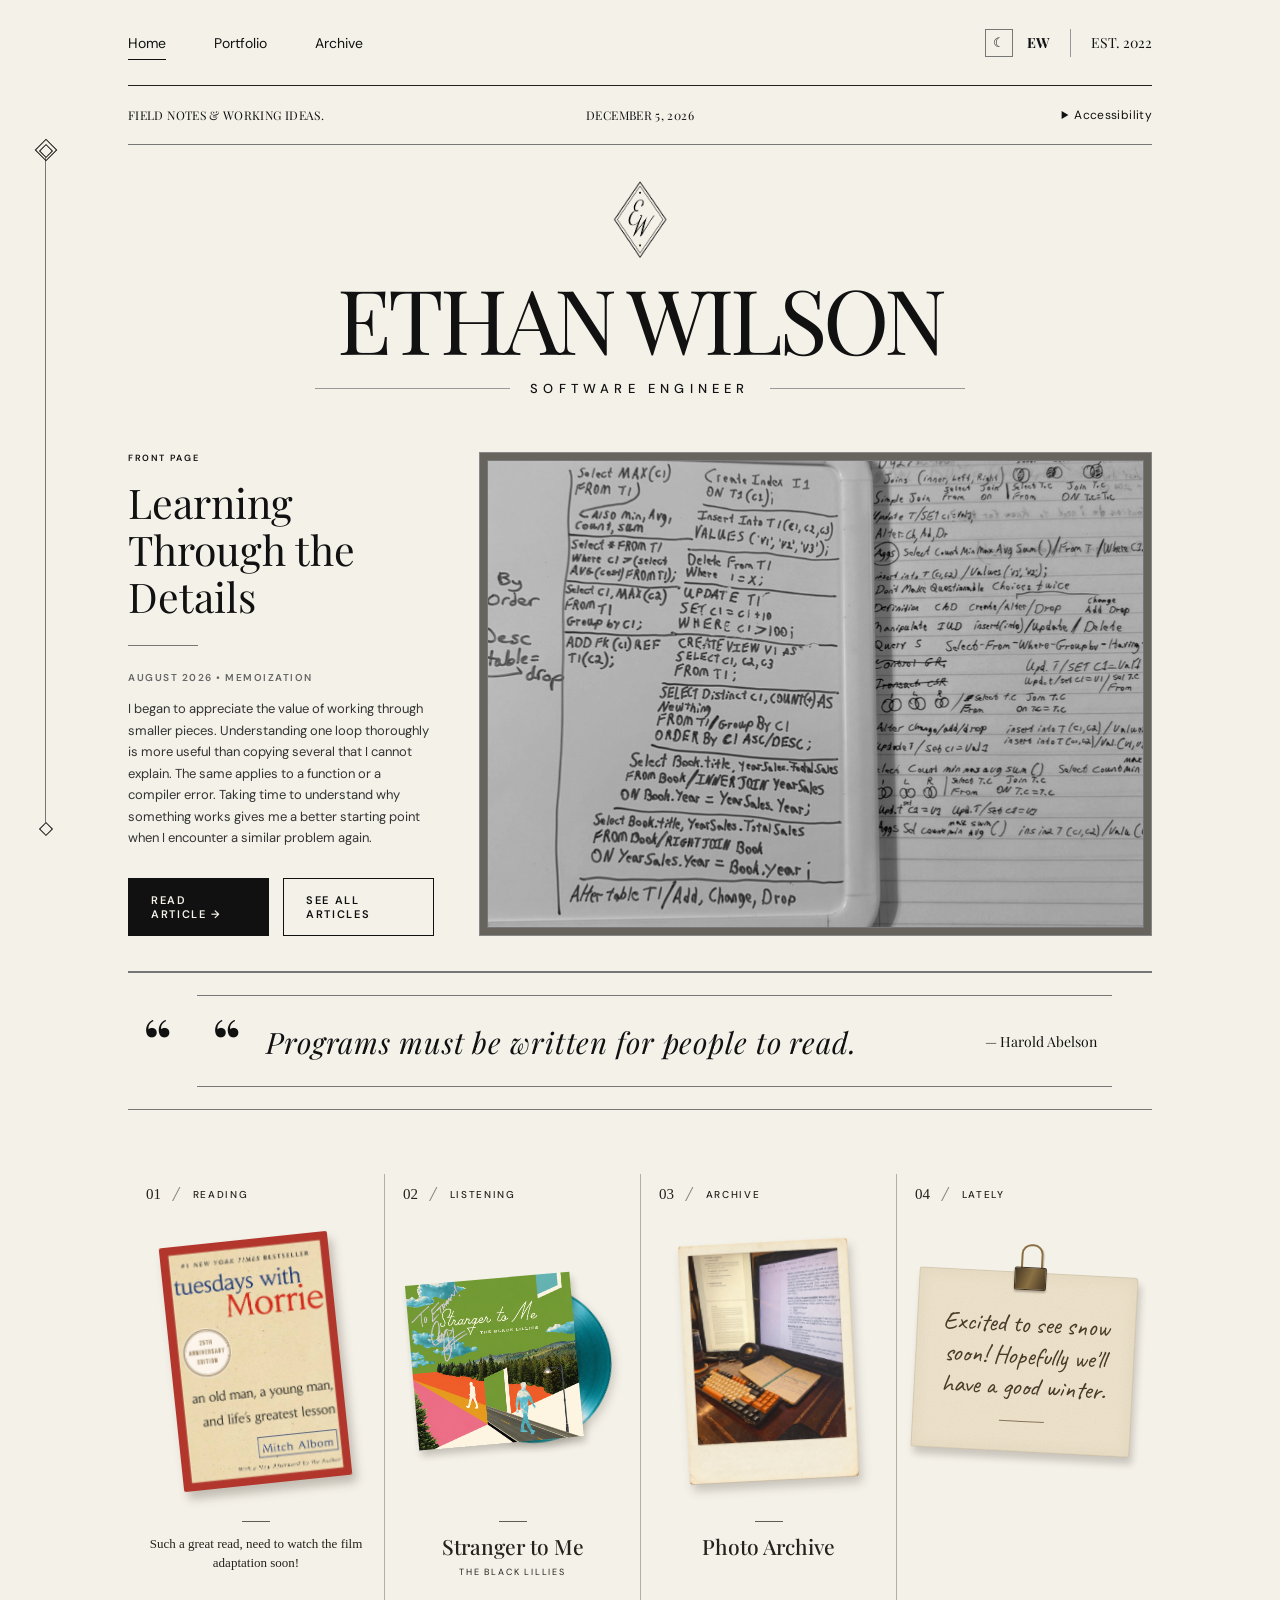
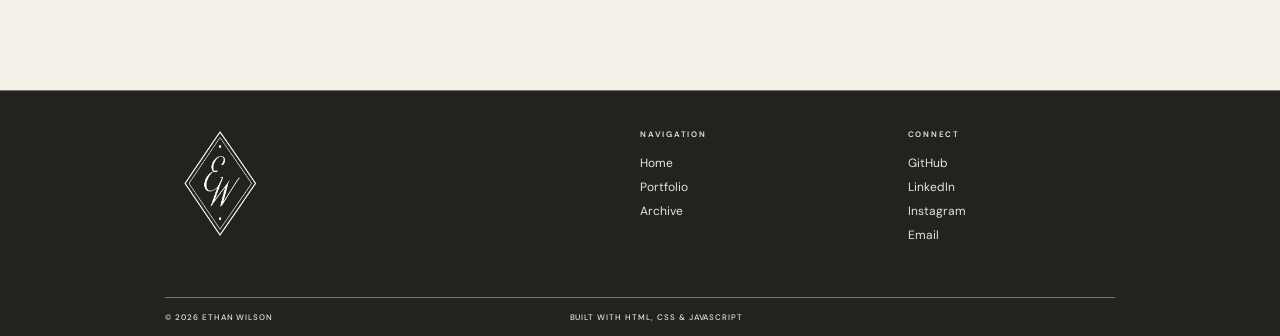
==== commit 84872b57: "Update portfolio" ====
--- a/index.html
+++ b/index.html
@@ -237,15 +237,15 @@
                 aria-label="Visit the Reading Room"
             >
                 <img
-                    src="images/books/creative-act.png"
+                    src="images/books/tuesdays.png"
                     class="personal-desk-book"
-                    alt="Being and Time by Martin Heidegger."
+                    alt="Tuesdays with Morrie"
                     loading="lazy"
                 >
             </a>
 
             <div class="personal-desk-caption">
-                <p>One of the more creative and inspiring books I've read</p>
+                <p>Such a great read, need to watch the film adaptation soon!</p>
             </div>
         </article>
 
@@ -264,14 +264,14 @@
             >
                 <div class="personal-desk-album">
                     <img
-                        src="images/vinyl/the-canyon-record.png"
+                        src="images/vinyl/stranger-to-me-record.png"
                         class="personal-desk-record"
                         alt=""
                         loading="lazy"
                     >
 
                     <img
-                        src="images/vinyl/the-canyon.png"
+                        src="images/vinyl/stranger-to-me.png"
                         class="personal-desk-cover"
                         alt="A Thousand Suns by Linkin Park."
                         loading="lazy"
@@ -280,8 +280,8 @@
             </a>
 
             <div class="personal-desk-caption">
-                <h3>The Canyon</h3>
-                <p class="personal-desk-artist">The Used</p>
+                <h3>Stranger to Me</h3>
+                <p class="personal-desk-artist">The Black Lillies</p>
             </div>
         </article>
 
@@ -323,7 +323,7 @@
             <div class="personal-desk-visual">
                 <div class="personal-desk-note">
                     <p>
-                        Just been working on this website a lot lately!
+                        Excited to see snow soon! Hopefully we'll have a good winter.
                     </p>
                     <span class="personal-desk-note-rule"></span>
                 </div>
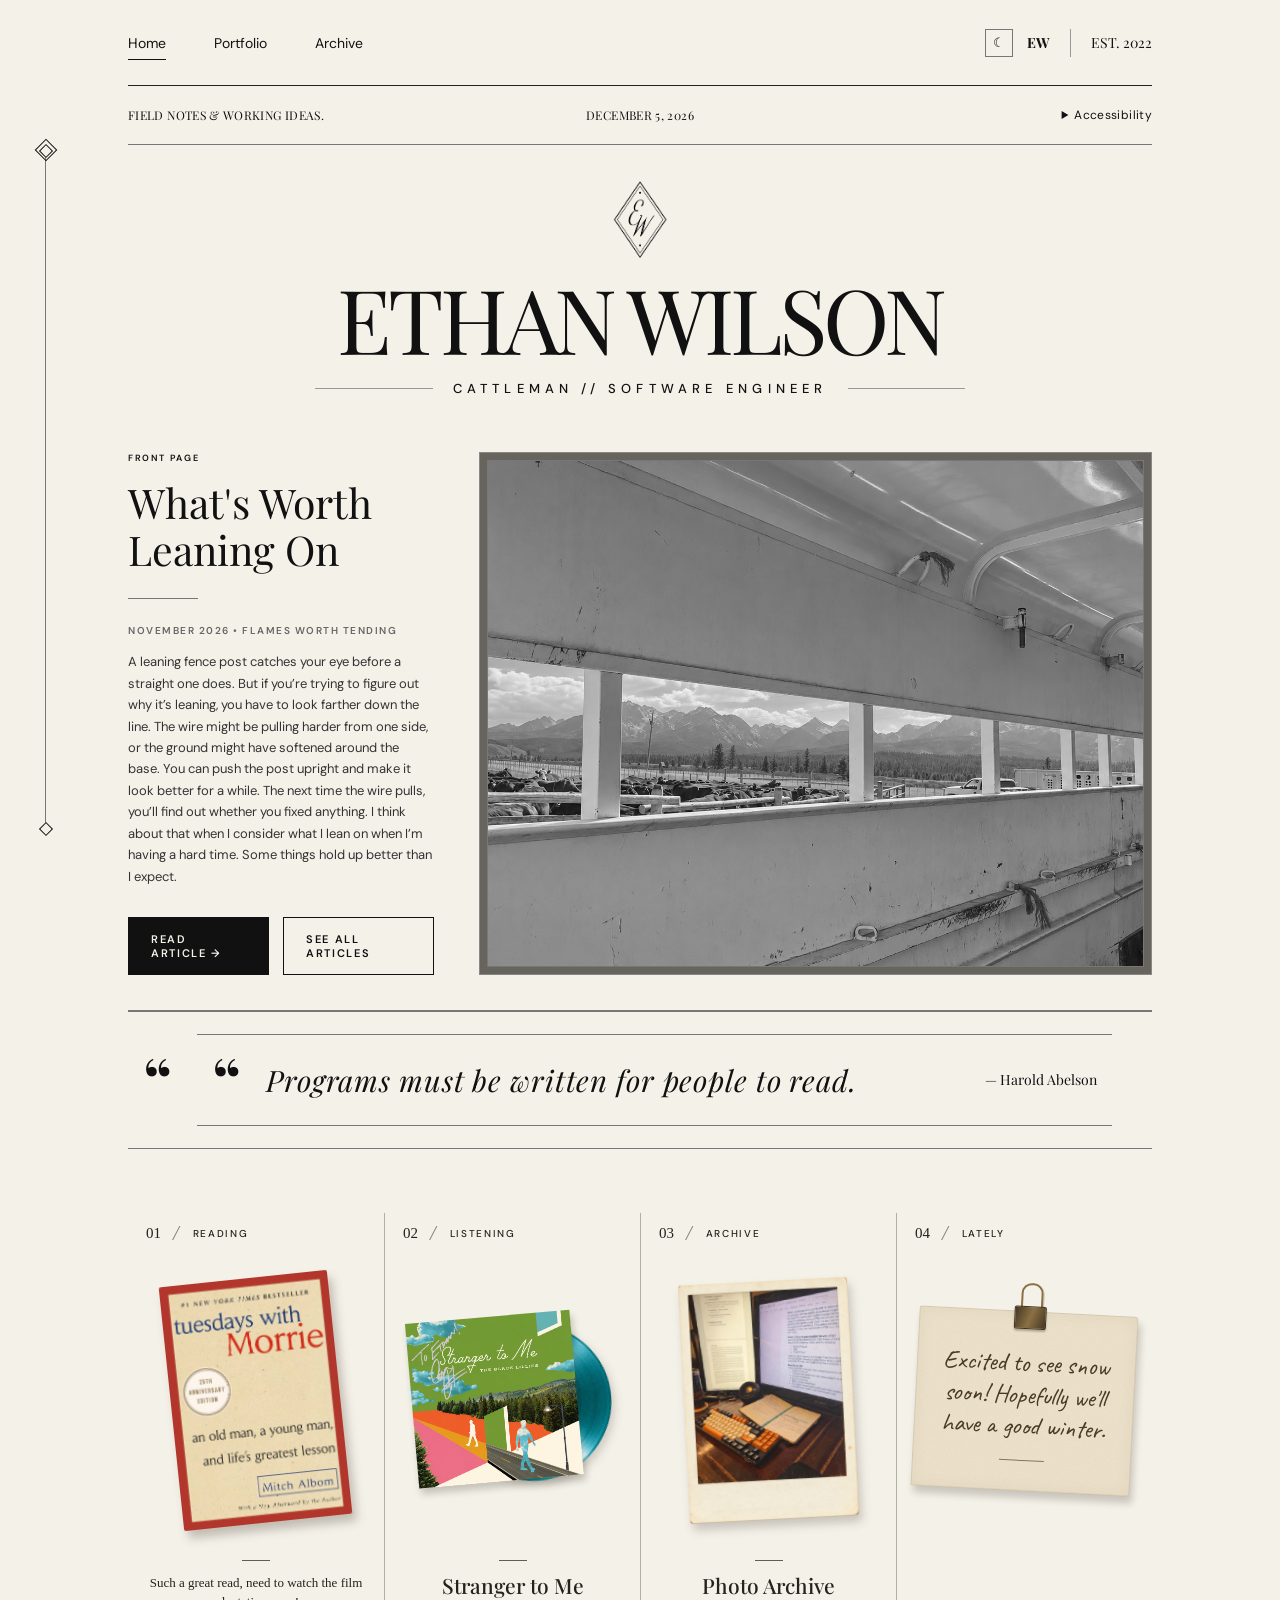
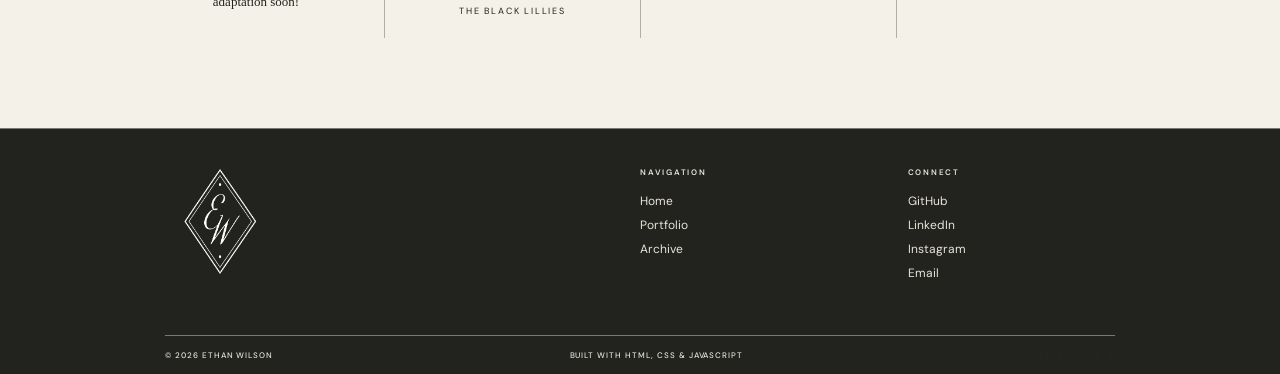
==== commit 760600d0: "Update library bookshelf styling" ====
--- a/index.html
+++ b/index.html
@@ -122,7 +122,7 @@
 
                 <span></span>
 
-                <p>SOFTWARE ENGINEER</p>
+                <p>CATTLEMAN // SOFTWARE ENGINEER</p>
 
                 <span></span>
 
@@ -151,7 +151,7 @@
 
 
                 <h2>
-                    Learning Through the Details
+                    What's Worth Leaning On
                 </h2>
 
 
@@ -159,19 +159,19 @@
 
 
                 <p class="article-meta">
-                    AUGUST 2026 • MEMOIZATION
+                    NOVEMBER 2026 • FLAMES WORTH TENDING
                 </p>
 
 
                 <p class="feature-text">
-I began to appreciate the value of working through smaller pieces. Understanding one loop thoroughly is more useful than copying several that I cannot explain. The same applies to a function or a compiler error. Taking time to understand why something works gives me a better starting point when I encounter a similar problem again.
-                </p>
-
+A leaning fence post catches your eye before a straight one does. But if you’re trying to figure out why it’s leaning, you have to look farther down the line. The wire might be pulling harder from one side, or the ground might have softened around the base. You can push the post upright and make it look better for a while. The next time the wire pulls, you’ll find out whether you fixed anything.
+
+I think about that when I consider what I lean on when I’m having a hard time. Some things hold up better than I expect.
 
                 <div class="article-actions">
 
                     <a
-                        href="blog/blog1.html"
+                        href="blog/blog4.html"
                         class="read-article"
                     >
                         READ ARTICLE →
@@ -193,10 +193,10 @@
 
             <div class="feature-image">
 
-                <a href="blog/blog1.html">
+                <a href="blog/blog4.html">
 
                     <img
-                        src="images/notes.png"
+                        src="images/blog4.png"
                         alt="Mountain landscape"
                     >
 
--- a/css/style.css
+++ b/css/style.css
@@ -8190,4 +8190,1481 @@
 .stamp-notes-label,
 .stamp-notes-signature {
     flex-shrink: 0;
+}
+
+/* The Direct Line — Earl Nightingale */
+.shelf-book[data-book="nightingale"] {
+    background: linear-gradient(
+        to right,
+        #171431 0%,
+        #28215b 12%,
+        #383080 45%,
+        #322875 78%,
+        #1e1947 100%
+    );
+
+    color: #dfcc79;
+    border: 1px solid #211b4e;
+    border-radius: 3px 5px 3px 2px;
+
+    box-shadow:
+        inset 3px 0 5px rgba(0, 0, 0, 0.35),
+        inset -2px 0 3px rgba(0, 0, 0, 0.3),
+        inset 5px 0 2px rgba(255, 255, 255, 0.06);
+}
+
+.shelf-book[data-book="nightingale"] .book-spine-title,
+.shelf-book[data-book="nightingale"] .book-spine-author {
+    font-family: Arial, Helvetica, sans-serif;
+    font-style: normal;
+    font-weight: 600;
+    text-transform: uppercase;
+    color: #dfcc79;
+
+    text-shadow:
+        0 1px 0 rgba(255, 238, 160, 0.2),
+        0 -1px 1px rgba(60, 42, 10, 0.35);
+}
+
+.shelf-book[data-book="nightingale"] .book-spine-title {
+    letter-spacing: 0.16em;
+}
+
+.shelf-book[data-book="nightingale"] .book-spine-author {
+    letter-spacing: 0.18em;
+}
+
+.shelf-book[data-book="nightingale"] {
+    width: 38px;
+    min-width: 38px;
+    height: 300px;
+    flex: 0 0 38px;
+    box-sizing: border-box;
+    padding: 20px 7px 16px;
+}
+
+.shelf-book[data-book="nightingale"] .book-spine-title {
+    font-size: 12px;
+    letter-spacing: 0.16em;
+}
+
+.shelf-book[data-book="nightingale"] .book-spine-author {
+    font-size: 8px;
+    letter-spacing: 0.18em;
+}
+
+/* Silence — Shūsaku Endō */
+.shelf-book[data-book="silence"] {
+    position: relative;
+    box-sizing: border-box;
+
+    width: 46px;
+    min-width: 46px;
+    height: 318px;
+    flex: 0 0 46px;
+    padding: 0;
+
+    background:
+        linear-gradient(
+            to right,
+            rgba(0, 0, 0, 0.35),
+            transparent 15%,
+            rgba(255, 255, 255, 0.07) 48%,
+            transparent 80%,
+            rgba(0, 0, 0, 0.4)
+        ),
+        linear-gradient(
+            to bottom,
+            #aa872d 0%,
+            #c4a347 33%,
+            #b5963a 34%,
+            #252525 34.5%,
+            #303030 100%
+        );
+
+    border: 1px solid #302a1f;
+    border-radius: 4px 5px 2px 2px;
+
+    box-shadow:
+        inset 3px 0 5px rgba(0, 0, 0, 0.3),
+        inset -2px 0 3px rgba(0, 0, 0, 0.3);
+}
+
+/* Large white title on the charcoal section */
+.shelf-book[data-book="silence"] .book-spine-title {
+    position: absolute;
+    top: 38%;
+    left: 50%;
+    transform: translateX(-50%);
+
+    width: auto;
+    height: auto;
+    margin: 0;
+    padding: 0;
+
+    writing-mode: vertical-rl;
+    text-orientation: mixed;
+    white-space: nowrap;
+
+    font-family: "Times New Roman", Georgia, serif;
+    font-size: 27px;
+    font-weight: 400;
+    font-style: normal;
+    letter-spacing: 0.14em;
+    line-height: 1;
+
+    text-transform: uppercase;
+    color: #eeeae2;
+    text-shadow: 0 1px 1px rgba(0, 0, 0, 0.4);
+}
+
+/* Black author lettering on the gold section */
+.shelf-book[data-book="silence"] .book-spine-author {
+    position: absolute;
+    top: 12px;
+    left: 50%;
+    transform: translateX(-50%);
+
+    width: auto;
+    height: auto;
+    margin: 0;
+    padding: 0;
+
+    writing-mode: vertical-rl;
+    text-orientation: mixed;
+    white-space: nowrap;
+
+    font-family: "Times New Roman", Georgia, serif;
+    font-size: 11px;
+    font-weight: 400;
+    font-style: normal;
+    letter-spacing: 0.05em;
+    line-height: 1;
+
+    text-transform: none;
+    color: #272015;
+    text-shadow: none;
+}
+
+/* Hegel’s Phenomenology of Spirit — Oxford / Miller */
+.shelf-book[data-book="hegels"] {
+    position: relative;
+    box-sizing: border-box;
+    overflow: hidden;
+
+    width: 50px;
+    min-width: 50px;
+    height: 300px;
+    flex: 0 0 50px;
+    padding: 0;
+
+    background: linear-gradient(
+        to right,
+        #bca16b 0%,
+        #e8cb91 9%,
+        #f1d69e 35%,
+        #eed09a 80%,
+        #c8ab76 100%
+    );
+
+    color: #426c59;
+    border: 1px solid #baa074;
+    border-radius: 5px 6px 4px 4px;
+
+    box-shadow:
+        inset 3px 0 4px rgba(81, 55, 24, 0.25),
+        inset -2px 0 3px rgba(81, 55, 24, 0.18),
+        inset 0 2px 2px rgba(255, 249, 220, 0.5);
+}
+
+/* Orange rule near the top */
+.shelf-book[data-book="hegels"]::before {
+    content: "";
+    position: absolute;
+    top: 12px;
+    left: 8px;
+    right: 8px;
+    height: 4px;
+    background: #d98b39;
+}
+
+/* Bold green HEGEL’S lettering */
+.shelf-book[data-book="hegels"] .book-spine-title {
+    position: absolute;
+    top: 24px;
+    right: 6px;
+    left: auto;
+    bottom: auto;
+    transform: none;
+
+    width: auto;
+    height: auto;
+    margin: 0;
+    padding: 0;
+
+    writing-mode: vertical-rl;
+    text-orientation: mixed;
+    white-space: nowrap;
+
+    font-family: Arial, Helvetica, sans-serif;
+    font-size: 23px;
+    font-weight: 700;
+    font-style: normal;
+    line-height: 1;
+    letter-spacing: -0.04em;
+    color: #426c59;
+    text-shadow: none;
+}
+
+/* Italic subtitle beside the main lettering */
+.shelf-book[data-book="hegels"] .hegel-subtitle {
+    position: absolute;
+    top: 25px;
+    left: 5px;
+
+    writing-mode: vertical-rl;
+    text-orientation: mixed;
+    white-space: nowrap;
+
+    font-family: "Times New Roman", Georgia, serif;
+    font-size: 15px;
+    font-style: italic;
+    font-weight: 400;
+    line-height: 1;
+    letter-spacing: 0;
+    color: #426c59;
+}
+
+/* Translator’s name between orange rules */
+.shelf-book[data-book="hegels"] .book-spine-author {
+    position: absolute;
+    top: 204px;
+    left: 8px;
+    right: 8px;
+    bottom: auto;
+    transform: none;
+
+    box-sizing: border-box;
+    width: auto;
+    height: auto;
+    margin: 0;
+    padding: 5px 0;
+
+    border-top: 4px solid #d98b39;
+    border-bottom: 4px solid #d98b39;
+
+    writing-mode: horizontal-tb;
+    font-family: Arial, Helvetica, sans-serif;
+    font-size: 9px;
+    font-weight: 400;
+    font-style: normal;
+    line-height: 1;
+    letter-spacing: -0.04em;
+    text-align: center;
+    color: #426c59;
+    text-shadow: none;
+}
+
+
+.article-image-trigger.article-image-centered {
+    display: block;
+    position: static;
+    float: none;
+    clear: both;
+    width: min(540px, 100%);
+    margin: 26px auto;
+    padding: 0;
+    border: 0;
+    background: transparent;
+    cursor: zoom-in;
+}
+
+.article-image-trigger.article-image-centered img {
+    display: block;
+    position: static;
+    float: none;
+    width: 100%;
+    height: auto;
+    margin: 0;
+}
+
+.blog-content .article-image-trigger.article-image-centered {
+    display: block;
+    position: static;
+    float: none;
+    clear: both;
+    width: min(540px, 100%);
+    margin: 26px auto;
+    padding: 0;
+    border: 0;
+    background: transparent;
+    cursor: zoom-in;
+}
+
+.blog-content .article-image-centered > img {
+    display: block;
+    width: 100%;
+    height: auto;
+    margin: 0;
+}
+
+.blog-content .article-image-trigger.article-image-centered {
+    box-sizing: border-box;
+    width: min(566px, 100%);
+    padding: 12px;
+    border: 1px solid #a9aa98;
+    background: #faf7ee;
+    box-shadow: 0 3px 8px rgb(45 43 32 / 10%);
+}
+
+.blog-content .article-image-centered > img {
+    display: block;
+    width: 100%;
+    height: auto;
+    margin: 0;
+    box-shadow: none;
+}
+
+.blog-content .article-image-centered > img {
+    filter: grayscale(100%);
+}
+
+.archive-masthead {
+    padding: clamp(3rem, 6vw, 6rem) 1rem clamp(2.5rem, 4vw, 4rem);
+    text-align: center;
+}
+
+.archive-masthead h1 {
+    margin: 1.5rem 0 1rem;
+    font-family: "Playfair Display", Georgia, serif;
+    font-size: clamp(2.75rem, 9vw, 9rem);
+    font-weight: 400;
+    line-height: 1;
+    letter-spacing: -0.045em;
+    text-transform: uppercase;
+}
+
+.archive-masthead-label {
+    margin: 0;
+    font-size: 0.72rem;
+    font-weight: 600;
+    letter-spacing: 0.18em;
+    text-transform: uppercase;
+}
+
+.archive-masthead-description {
+    max-width: 38rem;
+    margin: 0 auto;
+    color: #4c4942;
+    line-height: 1.65;
+}
+
+.archive-collection {
+    margin-top: 2.5rem;
+}
+
+.archive-collection ul {
+    display: flex;
+    justify-content: center;
+    list-style: none;
+    margin: 1.25rem 0 0;
+    padding: 0;
+}
+
+.archive-collection li + li {
+    border-inline-start: 1px solid #b3ada1;
+}
+
+.archive-collection a {
+    display: inline-flex;
+    align-items: center;
+    gap: 0.65em;
+    padding: 0.35rem clamp(0.75rem, 2.4vw, 2.25rem);
+    color: inherit;
+    font-family: "Playfair Display", Georgia, serif;
+    font-size: clamp(1.05rem, 1.8vw, 1.55rem);
+    text-decoration: none;
+}
+
+.archive-collection a:hover,
+.archive-collection a:focus-visible {
+    text-decoration: underline;
+    text-underline-offset: 0.25em;
+}
+
+@media (max-width: 540px) {
+    .archive-collection ul {
+        flex-wrap: wrap;
+        gap: 0.25rem;
+    }
+
+    .archive-collection li + li {
+        border-inline-start: 0;
+    }
+}
+
+.archive-page .article-list {
+    border-top: 1px solid #1e1d19;
+}
+
+
+.shelf-book.book-outsiders {
+    background:
+        linear-gradient(90deg, #211b1840, transparent 30%, #211b1825),
+        radial-gradient(circle, #211b1880 0.65px, transparent 0.95px)
+            0 0 / 4px 4px,
+        linear-gradient(
+            to bottom,
+            #e7dfcf 0 42%,
+            #28211e 42% 43%,
+            #a7192a 43% 100%
+        );
+}
+
+.book-outsiders .book-spine-title {
+    color: #211b18;
+    text-shadow: 0 0 2px #f4ecdc;
+    font-weight: 800;
+}
+
+.book-outsiders .book-spine-author {
+    color: #fff4df;
+}
+
+
+.shelf-book.book-cowboy-poetry {
+    position: relative;
+    box-sizing: border-box;
+    width: 42px;
+    min-width: 42px;
+    height: 238px;
+    flex: 0 0 42px;
+    padding: 0;
+    overflow: hidden;
+
+    background: linear-gradient(
+        to right,
+        #a47957,
+        #d9b88f 15%,
+        #e8cda8 50%,
+        #c49b75
+    );
+    border: 1px solid #9b7355;
+    border-radius: 4px 5px 3px 3px;
+    box-shadow: inset 3px 0 5px rgb(73 44 27 / 25%);
+}
+
+.shelf-book.book-cowboy-poetry::before {
+    content: "";
+    position: absolute;
+    top: 12px;
+    left: 7px;
+    right: 7px;
+    height: 1px;
+    background: #9c5b40;
+}
+
+.shelf-book.book-cowboy-poetry .book-spine-title {
+    position: absolute;
+    inset: 20px 6px 78px;
+    margin: 0;
+    transform: none;
+    writing-mode: vertical-rl;
+    white-space: normal;
+    font: 600 14px/1.05 Georgia, serif;
+    color: #6f3023;
+    text-shadow: none;
+}
+
+.shelf-book.book-cowboy-poetry .book-spine-author {
+    position: absolute;
+    inset: auto 4px 14px;
+    margin: 0;
+    transform: none;
+    writing-mode: horizontal-tb;
+    font: 600 8px/1.3 Arial, sans-serif;
+    text-align: center;
+    white-space: normal;
+    color: #56392a;
+    text-shadow: none;
+}
+
+.shelf-book.book-courage-to-be-disliked {
+    position: relative;
+    box-sizing: border-box;
+    flex: 0 0 42px;
+    width: 42px;
+    min-width: 42px;
+    height: 270px;
+    padding: 0;
+    overflow: hidden;
+
+    background: linear-gradient(
+        90deg,
+        #d4d4c8,
+        #f8f7f0 18%,
+        #fffefa 65%,
+        #e4e4d9
+    );
+    border: 1px solid #c8c9be;
+    border-radius: 4px 5px 3px 3px;
+    box-shadow: inset 2px 0 4px rgb(29 42 52 / 12%);
+}
+
+.shelf-book.book-courage-to-be-disliked::before,
+.shelf-book.book-courage-to-be-disliked::after {
+    content: "";
+    position: absolute;
+    inset-inline: 6px;
+    height: 4px;
+    pointer-events: none;
+}
+
+.shelf-book.book-courage-to-be-disliked::before {
+    top: 10px;
+    border-top: 1px solid #233457;
+    border-bottom: 1px solid #587589;
+}
+
+.shelf-book.book-courage-to-be-disliked::after {
+    bottom: 10px;
+    border-top: 1px solid #54795e;
+    border-bottom: 1px solid #233457;
+}
+
+.shelf-book.book-courage-to-be-disliked .book-spine-title {
+    position: absolute;
+    inset: 22px 6px 84px;
+    margin: 0;
+    transform: none;
+    writing-mode: vertical-rl;
+    text-align: start;
+    white-space: normal;
+    font: 500 14px/1.05 "Playfair Display", Georgia, serif;
+    color: #233457;
+    text-shadow: none;
+}
+
+.shelf-book.book-courage-to-be-disliked .book-spine-author {
+    position: absolute;
+    inset: auto 4px 24px;
+    margin: 0;
+    transform: none;
+    writing-mode: horizontal-tb;
+    text-align: center;
+    white-space: normal;
+    font: 600 8px/1.3 "DM Sans", Arial, sans-serif;
+    letter-spacing: 0.02em;
+    color: #38624a;
+    text-shadow: none;
+}
+
+.shelf-book.book-setting-sun {
+    position: relative;
+    box-sizing: border-box;
+    flex: 0 0 44px;
+    width: 44px;
+    min-width: 44px;
+    height: 258px;
+    padding: 0;
+    overflow: hidden;
+
+    background: linear-gradient(
+        90deg,
+        #2d4675,
+        #3c5d98 20%,
+        #42639e 65%,
+        #304e82
+    );
+    border: 1px solid #2b426d;
+    border-radius: 4px 5px 3px 3px;
+    box-shadow: inset 2px 0 4px rgb(22 32 55 / 25%);
+}
+
+.shelf-book.book-setting-sun .book-spine-title {
+    position: absolute;
+    inset: 18px 0 auto;
+    width: max-content;
+    height: auto;
+    margin: 0 auto;
+    transform: none;
+
+    writing-mode: vertical-rl;
+    white-space: nowrap;
+    font: 400 13px/1 "DM Sans", Arial, sans-serif;
+    letter-spacing: 0.13em;
+    text-transform: uppercase;
+    color: #f0f1e8;
+    text-shadow: none;
+}
+
+.shelf-book.book-setting-sun::before {
+    content: "";
+    position: absolute;
+    bottom: 46px;
+    left: 50%;
+    width: 22px;
+    height: 11px;
+    transform: translateX(-50%);
+    border-radius: 22px 22px 0 0;
+    background: #292b33;
+    box-shadow: 0 4px 0 -2px #292b33;
+    pointer-events: none;
+}
+
+.shelf-book.book-setting-sun .book-spine-author {
+    position: absolute;
+    inset: auto 3px 10px;
+    width: auto;
+    height: auto;
+    margin: 0;
+    transform: none;
+
+    writing-mode: horizontal-tb;
+    white-space: normal;
+    text-align: center;
+    font: 400 8px/1.2 "DM Sans", Arial, sans-serif;
+    letter-spacing: 0.09em;
+    color: #f0f1e8;
+    text-shadow: none;
+}
+
+.shelf-book.book-alchemist {
+    position: relative;
+    box-sizing: border-box;
+    flex: 0 0 44px;
+    width: 44px;
+    min-width: 44px;
+    height: 252px;
+    padding: 0;
+    overflow: hidden;
+
+    background: linear-gradient(
+        90deg,
+        #a42224,
+        #dc4b1e 16%,
+        #ef641e 58%,
+        #d7431d 88%,
+        #9f2024
+    );
+    border: 1px solid #8e211e;
+    border-radius: 4px 5px 3px 3px;
+    box-shadow: inset 2px 0 4px rgb(70 21 15 / 25%);
+}
+
+.shelf-book.book-alchemist::before,
+.shelf-book.book-alchemist::after {
+    content: "";
+    position: absolute;
+    left: 50%;
+    width: 7px;
+    height: 7px;
+    border: 1px solid #ffd45b;
+    transform: translateX(-50%) rotate(45deg);
+    pointer-events: none;
+}
+
+.shelf-book.book-alchemist::before {
+    top: 13px;
+}
+
+.shelf-book.book-alchemist::after {
+    bottom: 13px;
+}
+
+.shelf-book.book-alchemist .book-spine-title {
+    position: absolute;
+    inset: 34px 0 auto;
+    width: max-content;
+    height: auto;
+    margin: 0 auto;
+    transform: none;
+
+    writing-mode: vertical-rl;
+    white-space: nowrap;
+    font: 700 15px/1 "Cinzel Decorative", Georgia, serif;
+    letter-spacing: 0.02em;
+    color: #29150d;
+    text-shadow: 1px 0 #ffc34f;
+}
+
+.shelf-book.book-alchemist .book-spine-author {
+    position: absolute;
+    inset: auto 3px 33px;
+    width: auto;
+    height: auto;
+    margin: 0;
+    transform: none;
+
+    writing-mode: horizontal-tb;
+    white-space: normal;
+    text-align: center;
+    font: 600 8px/1.25 "DM Sans", Arial, sans-serif;
+    letter-spacing: 0.05em;
+    color: #ffe19a;
+    text-shadow: 0 1px #7c251c;
+}
+
+.shelf-book.book-ikigai {
+    position: relative;
+    box-sizing: border-box;
+    flex: 0 0 40px;
+    width: 40px;
+    min-width: 40px;
+    height: 260px;
+    padding: 0;
+    overflow: hidden;
+
+    background: linear-gradient(
+        90deg,
+        #709fab,
+        #9acbd6 17%,
+        #a6d6df 60%,
+        #83b6c2
+    );
+    border: 1px solid #739eaa;
+    border-radius: 4px 5px 3px 3px;
+    box-shadow: inset 2px 0 4px rgb(24 48 54 / 20%);
+}
+
+.shelf-book.book-ikigai::before {
+    content: "✿";
+    position: absolute;
+    top: 12px;
+    inset-inline: 0;
+    color: #fffdf5;
+    font: 18px/1 Georgia, serif;
+    text-align: center;
+    pointer-events: none;
+}
+
+.shelf-book.book-ikigai .book-spine-title,
+.shelf-book.book-ikigai .book-spine-author {
+    position: absolute;
+    inset-inline: 0;
+    width: max-content;
+    height: auto;
+    margin: 0 auto;
+    padding: 0;
+    transform: none;
+    writing-mode: vertical-rl;
+    white-space: nowrap;
+    color: #182323;
+    text-shadow: none;
+}
+
+.shelf-book.book-ikigai .book-spine-title {
+    top: 43px;
+    bottom: auto;
+    font: 700 18px/1 "DM Sans", Arial, sans-serif;
+    letter-spacing: 0.17em;
+    text-transform: uppercase;
+}
+
+.shelf-book.book-ikigai .book-spine-author {
+    top: auto;
+    bottom: 13px;
+    font: 600 6px/1 "DM Sans", Arial, sans-serif;
+    letter-spacing: 0.07em;
+}
+
+.shelf-book.book-kokoro {
+    position: relative;
+    box-sizing: border-box;
+    flex: 0 0 38px;
+    width: 38px;
+    min-width: 38px;
+    height: 258px;
+    padding: 0;
+    overflow: hidden;
+
+    background:
+        linear-gradient(90deg, #172b2533, transparent 25%, #ffffff12 65%, #172b2526),
+        linear-gradient(to bottom, #214b38 0 73%, #e9dec4 73% 100%);
+    border: 1px solid #34483a;
+    border-radius: 4px 5px 3px 3px;
+    box-shadow: inset 2px 0 4px rgb(16 32 24 / 20%);
+}
+
+.shelf-book.book-kokoro::before {
+    content: "";
+    position: absolute;
+    top: 12px;
+    left: 7px;
+    right: 7px;
+    height: 1px;
+    background: #c8b88d;
+    pointer-events: none;
+}
+
+.shelf-book.book-kokoro .book-spine-title {
+    position: absolute;
+    inset: 26px 0 auto;
+    width: max-content;
+    height: auto;
+    margin: 0 auto;
+    padding: 0;
+    transform: none;
+    writing-mode: vertical-rl;
+    white-space: nowrap;
+    font: italic 400 21px/1 "Playfair Display", Georgia, serif;
+    letter-spacing: 0.02em;
+    text-transform: none;
+    color: #f5ead0;
+    text-shadow: none;
+}
+
+.shelf-book.book-kokoro .book-spine-author {
+    position: absolute;
+    inset: auto 3px 23px;
+    width: auto;
+    height: auto;
+    margin: 0;
+    padding: 0;
+    transform: none;
+    writing-mode: horizontal-tb;
+    white-space: normal;
+    text-align: center;
+    font: 600 7px/1.35 Georgia, serif;
+    letter-spacing: 0.02em;
+    color: #284535;
+    text-shadow: none;
+}
+
+.shelf-book.book-sun-and-steel {
+    position: relative;
+    box-sizing: border-box;
+    flex: 0 0 38px;
+    width: 38px;
+    min-width: 38px;
+    height: 260px;
+    padding: 0;
+    overflow: hidden;
+
+    background: linear-gradient(
+        90deg,
+        #d3bd9f,
+        #f8e9d4 20%,
+        #fff1df 66%,
+        #e4cfb5
+    );
+    border: 1px solid #bca488;
+    border-radius: 4px 5px 3px 3px;
+    box-shadow: inset 2px 0 4px rgb(56 36 25 / 18%);
+}
+
+.shelf-book.book-sun-and-steel::before {
+    content: "";
+    position: absolute;
+    top: 13px;
+    left: 50%;
+    width: 22px;
+    height: 22px;
+    transform: translateX(-50%);
+    border-radius: 50%;
+    background: repeating-radial-gradient(
+        circle,
+        #df4037 0 2px,
+        #b62927 2px 3px
+    );
+    pointer-events: none;
+}
+
+.shelf-book.book-sun-and-steel .book-spine-title,
+.shelf-book.book-sun-and-steel .book-spine-author {
+    position: absolute;
+    inset-inline: 0;
+    width: max-content;
+    height: auto;
+    margin: 0 auto;
+    padding: 0;
+    transform: none;
+    writing-mode: vertical-rl;
+    white-space: nowrap;
+    text-transform: uppercase;
+    color: #211c18;
+    text-shadow: none;
+}
+
+.shelf-book.book-sun-and-steel .book-spine-title {
+    top: 46px;
+    bottom: auto;
+    font: 700 14px/1 "DM Sans", Arial, sans-serif;
+    letter-spacing: 0.06em;
+}
+
+.shelf-book.book-sun-and-steel .book-spine-author {
+    top: auto;
+    bottom: 14px;
+    font: 600 8px/1 "DM Sans", Arial, sans-serif;
+    letter-spacing: 0.09em;
+}
+
+.shelf-book.book-wallflower {
+    position: relative;
+    box-sizing: border-box;
+    flex: 0 0 40px;
+    width: 40px;
+    min-width: 40px;
+    height: 260px;
+    padding: 0;
+    overflow: hidden;
+
+    background: linear-gradient(
+        90deg,
+        #82720e,
+        #afa019 16%,
+        #b9a91b 58%,
+        #9b8913
+    );
+    border: 1px solid #79670d;
+    border-radius: 4px 5px 3px 3px;
+    box-shadow: inset 2px 0 4px rgb(54 44 8 / 24%);
+}
+
+.shelf-book.book-wallflower::before {
+    content: "";
+    position: absolute;
+    top: 10px;
+    right: 5px;
+    width: 11px;
+    height: 15px;
+    background: #30271e;
+    pointer-events: none;
+}
+
+.shelf-book.book-wallflower .book-spine-title,
+.shelf-book.book-wallflower .book-spine-author {
+    position: absolute;
+    inset-inline: 0;
+    width: max-content;
+    height: auto;
+    margin: 0 auto;
+    padding: 0;
+    transform: none;
+    writing-mode: vertical-rl;
+    white-space: nowrap;
+    text-transform: lowercase;
+    letter-spacing: 0;
+    text-shadow: none;
+}
+
+.shelf-book.book-wallflower .book-spine-title {
+    top: 34px;
+    bottom: auto;
+    font: 700 11px/1 "DM Sans", Arial, sans-serif;
+    color: #201b10;
+}
+
+.shelf-book.book-wallflower .book-spine-author {
+    top: auto;
+    bottom: 12px;
+    font: 600 9px/1 "DM Sans", Arial, sans-serif;
+    color: #f4ebc9;
+    text-shadow: 0 1px 1px #5c4d12;
+}
+
+.shelf-book.book-the-hunter {
+    position: relative;
+    box-sizing: border-box;
+    flex: 0 0 48px;
+    width: 48px;
+    min-width: 48px;
+    height: 272px;
+    padding: 0;
+    overflow: hidden;
+
+    background:
+        linear-gradient(90deg, #54250e55, transparent 25%, #ffd78722 60%, #54250e44),
+        linear-gradient(175deg, #dc922e, #bd5d20 48%, #96371c 100%);
+    border: 1px solid #89391d;
+    border-radius: 4px 5px 3px 3px;
+    box-shadow: inset 2px 0 4px rgb(70 28 12 / 22%);
+}
+
+.shelf-book.book-the-hunter .book-spine-title,
+.shelf-book.book-the-hunter .book-spine-author {
+    position: absolute;
+    inset-inline: 0;
+    width: max-content;
+    height: auto;
+    margin: 0 auto;
+    padding: 0;
+    transform: none;
+    writing-mode: vertical-rl;
+    white-space: nowrap;
+    color: #fff7e6;
+    text-shadow: 0 1px 1px #54250e80;
+}
+
+.shelf-book.book-the-hunter .book-spine-title {
+    top: 24px;
+    bottom: auto;
+    font: 600 17px/1 "DM Sans", Arial, sans-serif;
+    letter-spacing: 0.06em;
+}
+
+.shelf-book.book-the-hunter .book-spine-author {
+    top: auto;
+    bottom: 43px;
+    font: 700 10px/1 "DM Sans", Arial, sans-serif;
+    letter-spacing: 0.16em;
+}
+
+.shelf-book.book-the-hunter::after {
+    content: "";
+    position: absolute;
+    left: 50%;
+    bottom: 15px;
+    width: 20px;
+    height: 11px;
+    transform: translateX(-50%);
+    background: #fff0ce;
+    clip-path: polygon(
+        0 55%, 34% 0, 63% 38%, 82% 38%,
+        100% 62%, 100% 100%, 0 100%
+    );
+    pointer-events: none;
+}
+
+.shelf-book.book-wild-snail {
+    position: relative;
+    box-sizing: border-box;
+    flex: 0 0 44px;
+    width: 44px;
+    min-width: 44px;
+    height: 260px;
+    padding: 0;
+    overflow: hidden;
+
+    background: linear-gradient(
+        90deg,
+        #4b6745,
+        #66865b 20%,
+        #769567 60%,
+        #587650
+    );
+    border: 1px solid #496144;
+    border-radius: 4px 5px 3px 3px;
+    box-shadow: inset 2px 0 4px rgb(29 49 24 / 22%);
+}
+
+.shelf-book.book-wild-snail::before {
+    content: "";
+    position: absolute;
+    top: 12px;
+    left: 50%;
+    width: 15px;
+    height: 15px;
+    transform: translateX(-50%);
+    border-radius: 50%;
+    background: repeating-radial-gradient(
+        circle at 44% 44%,
+        #d39a60 0 2px,
+        #9a6036 2px 3px
+    );
+    pointer-events: none;
+}
+
+.shelf-book.book-wild-snail .book-spine-title {
+    position: absolute;
+    inset: 36px 5px 57px;
+    margin: 0;
+    padding: 0;
+    transform: none;
+    writing-mode: vertical-rl;
+    text-align: start;
+    white-space: normal;
+    font: 500 14px/1.05 "Playfair Display", Georgia, serif;
+    color: #fff8e7;
+    text-shadow: 0 1px 1px #34482e;
+}
+
+.shelf-book.book-wild-snail .book-spine-author {
+    position: absolute;
+    inset: auto 4px 12px;
+    margin: 0;
+    padding: 0;
+    transform: none;
+    writing-mode: horizontal-tb;
+    white-space: normal;
+    text-align: center;
+    font: 600 8px/1.3 "DM Sans", Arial, sans-serif;
+    letter-spacing: 0.04em;
+    color: #fff8e7;
+    text-shadow: 0 1px 1px #34482e;
+}
+
+.shelf-book.book-meditations {
+    position: relative;
+    box-sizing: border-box;
+    flex: 0 0 44px;
+    width: 44px;
+    min-width: 44px;
+    height: 270px;
+    padding: 0;
+    overflow: hidden;
+
+    background: linear-gradient(90deg, #08090a, #1a1c1d 48%, #0b0d0e);
+    border: 1px solid #08090a;
+    border-radius: 4px 5px 3px 3px;
+    box-shadow: inset 2px 0 4px rgb(255 255 255 / 8%);
+}
+
+.shelf-book.book-meditations::before {
+    content: "";
+    position: absolute;
+    top: 15px;
+    left: 8px;
+    width: 27px;
+    height: 35px;
+    background: #b92d2e;
+    clip-path: polygon(
+        0 21%, 27% 10%, 38% 0, 58% 3%, 70% 15%,
+        86% 31%, 91% 56%, 100% 96%, 80% 84%, 73% 100%,
+        57% 73%, 39% 61%, 31% 39%, 29% 22%
+    );
+    pointer-events: none;
+}
+
+.shelf-book.book-meditations .book-spine-title {
+    position: absolute;
+    inset: 57px 0 auto;
+    width: max-content;
+    height: auto;
+    margin: 0 auto;
+    padding: 10px 4px;
+    transform: none;
+
+    writing-mode: vertical-rl;
+    white-space: nowrap;
+    text-transform: none;
+    font: 400 16px/1 "Playfair Display", Georgia, serif;
+    letter-spacing: 0.02em;
+    color: #171819;
+    background: #f5f1e9;
+    border-radius: 50% 8% 44% 10% / 7% 3% 8% 3%;
+    text-shadow: none;
+}
+
+.shelf-book.book-meditations .book-spine-author {
+    position: absolute;
+    inset: auto 0 12px;
+    width: max-content;
+    height: auto;
+    margin: 0 auto;
+    padding: 0;
+    transform: none;
+
+    writing-mode: vertical-rl;
+    white-space: nowrap;
+    font: 700 8px/1 "DM Sans", Arial, sans-serif;
+    letter-spacing: 0.10em;
+    color: #f1726c;
+    text-shadow: none;
+}
+
+.shelf-book.book-12-rules {
+    position: relative;
+    box-sizing: border-box;
+    flex: 0 0 54px;
+    width: 54px;
+    min-width: 54px;
+    height: 300px;
+    padding: 0;
+    overflow: hidden;
+
+    background: linear-gradient(90deg, #d8d6ce, #fcfbf7 22%, #fffefb 65%, #e5e3db);
+    border: 1px solid #bdbbb3;
+    border-radius: 4px 5px 3px 3px;
+    box-shadow: inset 2px 0 4px rgb(35 36 31 / 14%);
+}
+
+.shelf-book.book-12-rules::before,
+.shelf-book.book-12-rules::after {
+    position: absolute;
+    left: 9px;
+    right: 9px;
+    color: #252b26;
+    font: 18px/1 Georgia, serif;
+    text-align: center;
+    pointer-events: none;
+}
+
+.shelf-book.book-12-rules .book-spine-title,
+.shelf-book.book-12-rules .book-spine-author {
+    position: absolute;
+    inset-inline: 0;
+    width: max-content;
+    height: auto;
+    margin: 0 auto;
+    padding: 0;
+    transform: none;
+    writing-mode: vertical-rl;
+    white-space: nowrap;
+    text-transform: uppercase;
+    text-shadow: none;
+}
+
+.shelf-book.book-12-rules .book-spine-title {
+    top: 38px;
+    bottom: auto;
+    font: 700 15px/1 "DM Sans", Arial, sans-serif;
+    letter-spacing: 0.08em;
+    color: #955d35;
+}
+
+.shelf-book.book-12-rules .book-spine-author {
+    top: auto;
+    bottom: 36px;
+    font: 500 5.5px/1 "Playfair Display", Georgia, serif;
+    letter-spacing: 0.09em;
+    color: #252b26;
+}
+
+.shelf-book.book-beyond-order {
+    position: relative;
+    box-sizing: border-box;
+    flex: 0 0 54px;
+    width: 54px;
+    min-width: 54px;
+    height: 300px;
+    padding: 0;
+    overflow: hidden;
+
+    background: linear-gradient(90deg, #131b17, #25332a 45%, #1b241f);
+    border: 1px solid #101713;
+    border-radius: 4px 5px 3px 3px;
+    box-shadow: inset 2px 0 4px rgb(0 0 0 / 25%);
+}
+
+.shelf-book.book-beyond-order::before,
+.shelf-book.book-beyond-order::after {
+    position: absolute;
+    inset-inline: 9px;
+    color: #f4eee2;
+    font: 18px/1 Georgia, serif;
+    text-align: center;
+    pointer-events: none;
+}
+
+.shelf-book.book-beyond-order .book-spine-title,
+.shelf-book.book-beyond-order .book-spine-author {
+    position: absolute;
+    inset-inline: 0;
+    width: max-content;
+    height: auto;
+    margin: 0 auto;
+    padding: 0;
+    transform: none;
+    writing-mode: vertical-rl;
+    white-space: nowrap;
+    text-transform: uppercase;
+    text-shadow: none;
+}
+
+.shelf-book.book-beyond-order .book-spine-title {
+    top: 38px;
+    bottom: auto;
+    font: 700 15px/1 "DM Sans", Arial, sans-serif;
+    letter-spacing: 0.08em;
+    color: #d49b6c;
+}
+
+.shelf-book.book-beyond-order .book-spine-author {
+    top: auto;
+    bottom: 36px;
+    font: 500 5.5px/1 "Playfair Display", Georgia, serif;
+    letter-spacing: 0.09em;
+    color: #f4eee2;
+}
+
+.shelf-book.book-principles {
+    position: relative;
+    box-sizing: border-box;
+    flex: 0 0 56px;
+    width: 56px;
+    min-width: 56px;
+    height: 300px;
+    padding: 0;
+    overflow: hidden;
+
+    background:
+        linear-gradient(90deg, #0005, transparent 20%, #fff1 70%, #0003),
+        linear-gradient(
+            to bottom,
+            #111113 0 76%,
+            #aa2637 76% 77%,
+            #f6f3ee 77% 96%,
+            #aa2637 96% 97%,
+            #f6f3ee 97% 100%
+        );
+    border: 1px solid #171719;
+    border-radius: 4px 5px 3px 3px;
+    box-shadow: inset 2px 0 4px rgb(0 0 0 / 25%);
+}
+
+.shelf-book.book-principles .book-spine-title {
+    position: absolute;
+    inset: 24px 0 auto;
+    width: max-content;
+    height: auto;
+    margin: 0 auto;
+    padding: 0;
+    transform: none;
+
+    writing-mode: vertical-rl;
+    white-space: nowrap;
+    font: 700 17px/1 "DM Sans", Arial, sans-serif;
+    letter-spacing: 0.16em;
+    color: #faf8f4;
+    text-shadow: none;
+}
+
+.shelf-book.book-principles .book-spine-author {
+    position: absolute;
+    inset: auto 3px 25px;
+    width: auto;
+    height: auto;
+    margin: 0;
+    padding: 0;
+    transform: none;
+
+    writing-mode: horizontal-tb;
+    white-space: nowrap;
+    text-align: center;
+    font: 700 8px/1.2 "DM Sans", Arial, sans-serif;
+    letter-spacing: 0.08em;
+    color: #a62336;
+    text-shadow: none;
+}
+
+.shelf-book.book-never-split {
+    position: relative;
+    box-sizing: border-box;
+    flex: 0 0 46px;
+    width: 46px;
+    min-width: 46px;
+    height: 300px;
+    padding: 0;
+    overflow: hidden;
+
+    background:
+        linear-gradient(90deg, #0003, transparent 24%, #fff2 65%, #0002),
+        linear-gradient(to bottom, #fff9ec 0 8%, #f7c318 8% 73%, #c82e24 73%);
+    border: 1px solid #9a641a;
+    border-radius: 4px 5px 3px 3px;
+    box-shadow: inset 2px 0 4px rgb(50 30 10 / 22%);
+}
+
+.shelf-book.book-never-split::before {
+    content: "";
+    position: absolute;
+    top: 71%;
+    left: 0;
+    right: 0;
+    height: 12px;
+    background: #fff9ec;
+    clip-path: polygon(
+        0 45%, 20% 32%, 37% 42%, 58% 22%, 75% 25%, 100% 0,
+        100% 58%, 77% 82%, 57% 72%, 38% 96%, 19% 87%, 0 100%
+    );
+    pointer-events: none;
+}
+
+.shelf-book.book-never-split .book-spine-title {
+    position: absolute;
+    inset: 34px 0 auto;
+    width: max-content;
+    height: auto;
+    margin: 0 auto;
+    padding: 0;
+    transform: none;
+
+    writing-mode: vertical-rl;
+    white-space: nowrap;
+    text-transform: uppercase;
+    font: 700 11px/1 "DM Sans", Arial, sans-serif;
+    letter-spacing: 0.02em;
+    color: #191511;
+    text-shadow: none;
+}
+
+.shelf-book.book-never-split .book-spine-author {
+    position: absolute;
+    inset: auto 3px 22px;
+    width: auto;
+    height: auto;
+    margin: 0;
+    padding: 0;
+    transform: none;
+
+    writing-mode: horizontal-tb;
+    white-space: nowrap;
+    text-align: center;
+    font: 700 6px/1.5 "DM Sans", Arial, sans-serif;
+    letter-spacing: 0.02em;
+    color: #fff9ec;
+    text-shadow: none;
+}
+
+.shelf-book.book-storyteller {
+    position: relative;
+    box-sizing: border-box;
+    flex: 0 0 48px;
+    width: 48px;
+    min-width: 48px;
+    height: 300px;
+    padding: 0;
+    overflow: hidden;
+
+    background: linear-gradient(
+        90deg,
+        #101522,
+        #1c253b 20%,
+        #2c3854 68%,
+        #222d45
+    );
+    border: 1px solid #171d2b;
+    border-radius: 4px 5px 3px 3px;
+    box-shadow: inset 3px 0 5px #0005, inset -1px 0 2px #ffffff18;
+}
+
+.shelf-book.book-storyteller .book-spine-title {
+    position: absolute;
+    inset: 20px 0 auto;
+    width: max-content;
+    height: auto;
+    margin: 0 auto;
+    padding: 0;
+    transform: none;
+    writing-mode: vertical-rl;
+    white-space: nowrap;
+    font: 700 17px/1 Georgia, serif;
+    letter-spacing: 0.045em;
+    text-transform: uppercase;
+    color: #c6cad4;
+    text-shadow: 1px 1px #0c101a, -1px 0 #e0e2e940;
+}
+
+/* Use the existing author span for the accessible text. */
+.shelf-book.book-storyteller .book-spine-author {
+    position: absolute;
+    inset: 225px 0 auto;
+    width: auto;
+    height: auto;
+    margin: 0;
+    padding: 0;
+    transform: none;
+    writing-mode: horizontal-tb;
+    text-align: center;
+    font-size: 0;
+}
+
+.shelf-book.book-storyteller .book-spine-author::before {
+    content: "DAVE\A GROHL";
+    white-space: pre;
+    font: italic 700 8px/1.3 "Segoe Print", "Bradley Hand", cursive;
+    letter-spacing: 0.12em;
+    color: #c6cad4;
 }
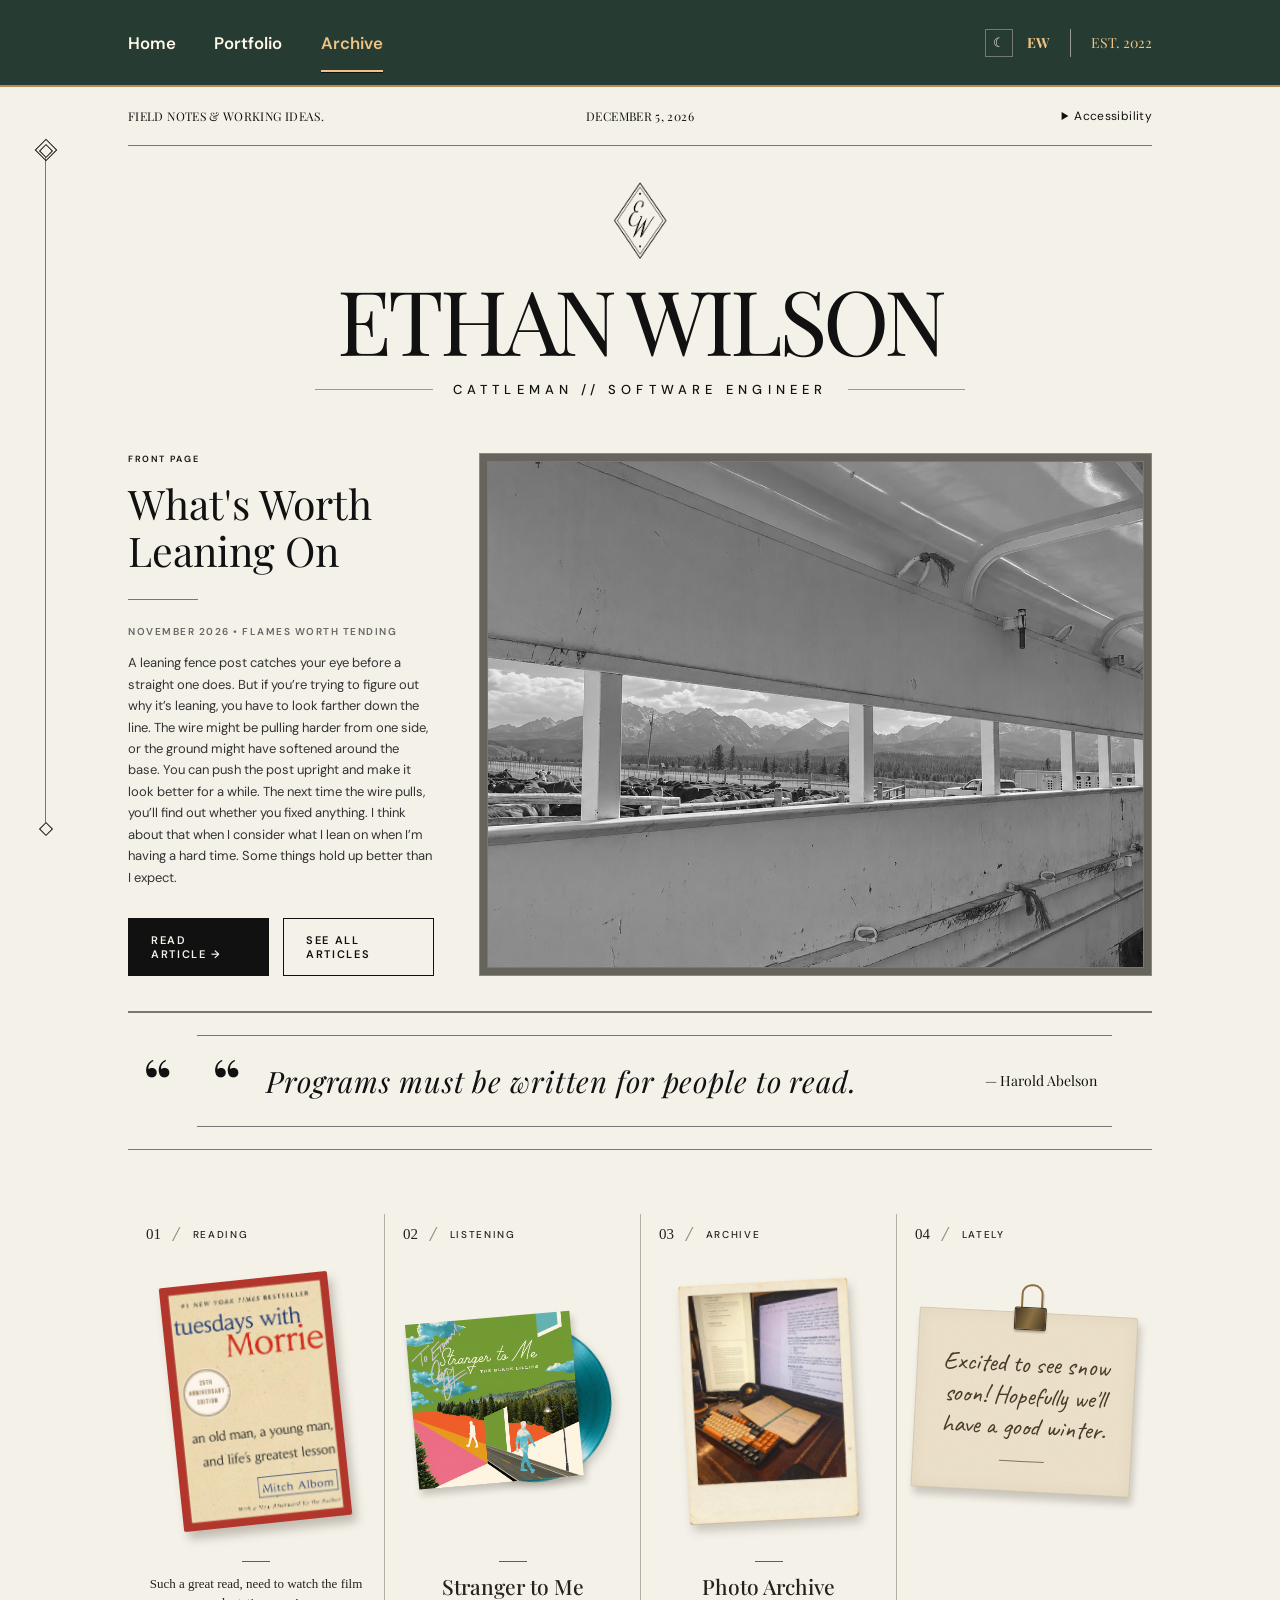
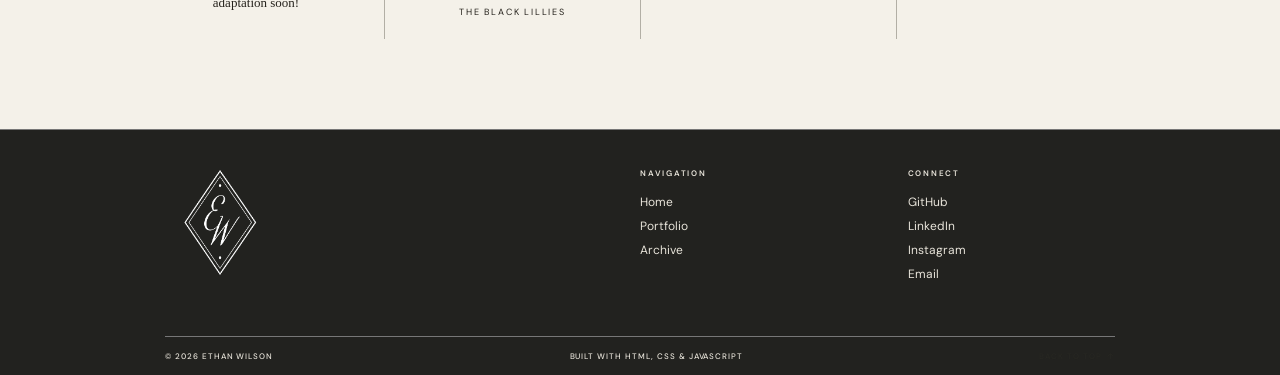
==== commit 8a46f14e: "Mobile Device Optimization" ====
--- a/index.html
+++ b/index.html
@@ -23,7 +23,7 @@
 </head>
 
 
-<body id="top">
+<body id="top" class="mobile-editorial home-mobile">
     <div class="page-rail page-rail-left">
     <span class="rail-end rail-end-top"></span>
     <span class="rail-marker"></span>
@@ -37,14 +37,13 @@
     <header class="newspaper-header">
 
     <!-- TOP NAVIGATION -->
-    <div class="top-nav">
-
-        <nav>
-            <a href="index.html" class="active">Home</a>
-            <a href="portfolio.html">Portfolio</a>
-            <a href="articles.html">Archive</a>
-        </nav>
-
+    <div class="top-nav site-nav">
+
+<nav aria-label="Main navigation">
+    <a href="../index.html">Home</a>
+    <a href="../portfolio.html">Portfolio</a>
+    <a href="../articles.html" class="active" aria-current="location">Archive</a>
+</nav>
         <div class="header-right">
 
             <button
@@ -67,7 +66,7 @@
 
 
     <!-- NEWSPAPER INFO ROW -->
-    <div class="newspaper-info">
+    <div class="newspaper-info mobile-edition-strip">
 
         <span>FIELD NOTES & WORKING IDEAS.</span>
 
--- a/css/style.css
+++ b/css/style.css
@@ -9667,4 +9667,2265 @@
     font: italic 700 8px/1.3 "Segoe Print", "Bradley Hand", cursive;
     letter-spacing: 0.12em;
     color: #c6cad4;
+}
+
+/* Archive and blog layout on phones */
+@media (max-width: 700px) {
+    .archive-page {
+        box-sizing: border-box;
+        width: 100%;
+        padding-inline: 16px;
+    }
+
+    .article-list .archive-article {
+        display: grid;
+        grid-template-columns: minmax(0, 1fr);
+        gap: 10px;
+        padding-block: 24px;
+    }
+
+    .article-list .archive-article.archive-featured {
+        padding: 24px 16px;
+    }
+
+    .archive-article .archive-read {
+        justify-self: start;
+    }
+
+    .archive-article .archive-read a {
+        display: inline-flex;
+        align-items: center;
+        min-height: 44px;
+    }
+
+    .archive-article h2,
+    .blog-title {
+        font-size: clamp(1.75rem, 8vw, 2.75rem);
+        line-height: 1.1;
+        overflow-wrap: anywhere;
+    }
+
+    .blog-article {
+        min-width: 0;
+        overflow-wrap: anywhere;
+    }
+
+    .blog-article img {
+        max-width: 100%;
+        height: auto;
+    }
+
+    .blog-article pre {
+        max-width: 100%;
+        overflow-x: auto;
+    }
+
+    .newspaper-header .top-nav,
+    .newspaper-header .top-nav nav {
+        flex-wrap: wrap;
+        gap: 8px 16px;
+    }
+
+    .newspaper-header .top-nav nav a {
+        display: inline-flex;
+        align-items: center;
+        min-height: 44px;
+    }
+}
+
+@media (max-width: 700px) {
+    .archive-page {
+        box-sizing: border-box;
+        width: 100%;
+        padding-inline: 16px;
+    }
+
+    .newspaper-header .top-nav,
+    .newspaper-header .top-nav nav {
+        flex-wrap: wrap;
+        gap: 8px 16px;
+    }
+
+    .newspaper-header .top-nav nav a {
+        display: inline-flex;
+        align-items: center;
+        min-height: 44px;
+    }
+
+    .article-list .archive-article {
+        display: grid;
+        grid-template-columns: minmax(0, 1fr);
+        gap: 10px;
+        padding-block: 24px;
+    }
+
+    .article-list .archive-article > * {
+        grid-area: auto;
+        min-width: 0;
+        justify-self: stretch;
+        text-align: left;
+    }
+
+    .archive-article h2 {
+        margin: 8px 0 12px;
+        font-size: clamp(1.75rem, 8vw, 2.75rem);
+        line-height: 1.05;
+        overflow-wrap: anywhere;
+    }
+
+    .article-list .archive-article.archive-featured {
+        padding: 26px 20px;
+        background: linear-gradient(130deg, #60292d, #351b20);
+        border-inline-start: 3px solid #c7925e;
+    }
+
+    .archive-featured .archive-article-content h2 {
+        font-size: clamp(2.5rem, 11vw, 4rem);
+    }
+
+    .archive-featured .archive-article-content h2 a {
+        color: #fff0df;
+    }
+
+    .archive-featured .archive-article-content > p {
+        color: #f0dcd1;
+    }
+
+    .archive-featured .article-number,
+    .archive-featured .archive-article-content > .archive-meta {
+        color: #ebbf88;
+    }
+
+    .archive-article .archive-read a {
+        display: inline-flex;
+        align-items: center;
+        min-height: 44px;
+    }
+
+    .archive-featured .archive-read a {
+        padding-inline: 14px;
+        border: 1px solid #ebbf88;
+        color: #ebbf88;
+    }
+}
+
+.rr-mobile-hint {
+    display: none;
+}
+
+/* The wrapper adds no box to the desktop shelf layout. */
+.rr-shelf-scroll {
+    display: contents;
+}
+
+@media (max-width: 700px) {
+    .reading-room-page .rr-shelf-scroll {
+        display: block;
+        width: 100%;
+        min-width: 0;
+        max-width: 100%;
+        overflow-x: auto;
+
+        /* Leave space for the wooden shelf face under the books. */
+        box-sizing: border-box;
+        padding: 0 16px 44px;
+        scrollbar-width: thin;
+    }
+
+    .reading-room-page .rr-shelf-scroll .bookshelf {
+        display: flex;
+        flex-wrap: nowrap;
+        align-items: flex-end;
+        width: max-content;
+        min-width: 100%;
+        margin-block-end: 0;
+    }
+
+    .reading-room-page .rr-shelf-scroll .book-slot,
+    .reading-room-page .rr-shelf-scroll .shelf-book {
+        flex-shrink: 0;
+    }
+
+    .reading-room-page .rr-mobile-hint {
+        display: block;
+        margin: 10px 16px 22px;
+        text-align: center;
+        font: italic 0.95rem Georgia, serif;
+    }
+
+    .reading-room-page #book-dialog {
+        box-sizing: border-box;
+        width: calc(100% - 24px);
+        max-width: 480px;
+        max-height: 90svh;
+        overflow: auto;
+    }
+
+    .reading-room-page #book-dialog img {
+        max-width: 100%;
+        height: auto;
+    }
+}
+
+@media (max-width: 700px) {
+    .mobile-editorial .newspaper-header {
+        box-sizing: border-box;
+        width: 100%;
+        max-width: 100%;
+        min-width: 0;
+        padding-inline: 16px;
+    }
+
+    /* Navigation on one row; theme and brand can wrap below it. */
+    .mobile-editorial .newspaper-header .top-nav {
+        display: flex;
+        flex-wrap: wrap;
+        align-items: center;
+        gap: 4px 16px;
+        min-width: 0;
+    }
+
+    .mobile-editorial .top-nav nav {
+        display: flex;
+        flex: 1 1 100%;
+        flex-wrap: wrap;
+        gap: 0 16px;
+        min-width: 0;
+    }
+
+    .mobile-editorial .top-nav nav a {
+        display: inline-flex;
+        align-items: center;
+        min-height: 44px;
+    }
+
+    .mobile-editorial .top-nav .header-right {
+        display: flex;
+        flex-wrap: wrap;
+        align-items: center;
+        gap: 8px 12px;
+        max-width: 100%;
+        margin-inline-start: auto;
+    }
+
+    /* Keep the edition line readable on narrow phones. */
+    .mobile-editorial .newspaper-info {
+        display: flex;
+        flex-wrap: wrap;
+        align-items: center;
+        justify-content: space-between;
+        gap: 8px 12px;
+        min-width: 0;
+    }
+
+    .mobile-editorial .newspaper-info > * {
+        min-width: 0;
+        white-space: normal;
+    }
+
+    /* Apply to the homepage tagline below ETHAN WILSON. */
+    .mobile-editorial .mobile-masthead-tagline {
+        max-width: 100%;
+        padding-inline: 12px;
+        box-sizing: border-box;
+        font-size: clamp(0.625rem, 2.8vw, 0.8rem);
+        letter-spacing: 0.13em;
+        line-height: 1.6;
+        text-align: center;
+        white-space: normal;
+    }
+
+    /* Homepage columns, room links, or portfolio project grid. */
+    .mobile-editorial .mobile-stack {
+        display: grid;
+        grid-template-columns: minmax(0, 1fr);
+        gap: 20px;
+        width: 100%;
+        max-width: 100%;
+        min-width: 0;
+    }
+
+    .mobile-editorial .mobile-stack > * {
+        grid-area: auto;
+        width: auto;
+        max-width: 100%;
+        min-width: 0;
+    }
+
+    .mobile-editorial main img {
+        max-width: 100%;
+        height: auto;
+    }
+}
+
+@media (max-width: 700px) {
+    .mobile-editorial .newspaper-header .newspaper-info {
+        display: grid;
+        grid-template-columns: minmax(0, 1fr) auto;
+        align-items: center;
+        gap: 4px 12px;
+        padding-block: 8px;
+        font-size: 0.7rem;
+        line-height: 1.4;
+    }
+
+    /* Give “Field Notes & Working Ideas” the full width. */
+    .mobile-editorial .newspaper-info > :first-child {
+        grid-column: 1 / -1;
+        width: auto;
+        max-width: none;
+        text-align: left;
+    }
+
+    .mobile-editorial .newspaper-info > :nth-child(2) {
+        justify-self: start;
+        text-align: left;
+    }
+
+    .mobile-editorial .newspaper-info > .accessibility-menu {
+        justify-self: end;
+        width: auto;
+    }
+
+    .mobile-editorial .accessibility-menu > summary {
+        display: list-item;
+        min-width: 0;
+        white-space: nowrap;
+    }
+
+    .mobile-editorial .mobile-masthead-tagline {
+        max-width: 100%;
+        padding-inline: 16px;
+        font-size: clamp(0.625rem, 2.5vw, 0.75rem);
+        letter-spacing: 0.16em;
+        line-height: 1.6;
+        white-space: normal;
+    }
+}
+
+@media (max-width: 700px) {
+    body .mobile-edition-strip {
+        display: grid;
+        grid-template-columns: minmax(0, 1fr) auto;
+        align-items: center;
+        gap: 6px 12px;
+        padding-block: 8px;
+        font-size: 0.7rem;
+        line-height: 1.4;
+    }
+
+    body .mobile-edition-strip > * {
+        grid-area: auto;
+        width: auto;
+        min-width: 0;
+        max-width: none;
+        margin: 0;
+        text-align: left;
+    }
+
+    body .mobile-edition-strip > :first-child {
+        grid-column: 1 / -1;
+    }
+
+    body .mobile-edition-strip > :last-child {
+        justify-self: end;
+    }
+
+    body .mobile-edition-strip summary {
+        white-space: nowrap;
+    }
+}
+
+@media (max-width: 700px) {
+    /* Navigation and theme toggle on one line */
+    body.home-mobile .newspaper-header {
+        padding-inline: 18px;
+    }
+
+    body.home-mobile .newspaper-header .top-nav {
+        display: flex;
+        flex-wrap: nowrap;
+        align-items: center;
+        justify-content: space-between;
+        gap: 8px;
+        padding-block: 0;
+    }
+
+    body.home-mobile .top-nav nav {
+        flex: 0 1 auto;
+        flex-wrap: nowrap;
+        gap: clamp(8px, 3vw, 16px);
+    }
+
+    body.home-mobile .top-nav nav a {
+        font-size: 0.85rem;
+        white-space: nowrap;
+    }
+
+    /* The diamond monogram below already serves as the brand. */
+    body.home-mobile .header-right .brand-mark {
+        display: none;
+    }
+
+    body.home-mobile .top-nav .header-right {
+        flex: 0 0 auto;
+        margin: 0;
+    }
+
+    body.home-mobile .top-nav .theme-toggle {
+        min-width: 36px;
+        min-height: 36px;
+    }
+
+    /* A single edition line beneath the navigation */
+    body.home-mobile .newspaper-header .mobile-edition-strip {
+        display: flex;
+        align-items: center;
+        justify-content: space-between;
+        gap: 8px;
+        padding-block: 9px;
+        font-size: 0.72rem;
+    }
+
+    body.home-mobile .mobile-edition-strip > :first-child {
+        display: none;
+    }
+
+    /* Compact, centered masthead */
+    body.home-mobile .home-masthead {
+        box-sizing: border-box;
+        width: 100%;
+        margin: 0;
+        padding: 24px 16px 22px;
+        text-align: center;
+    }
+
+    body.home-mobile .home-masthead img {
+        display: block;
+        width: 44px;
+        height: auto;
+        margin: 0 auto 12px;
+    }
+
+    body.home-mobile .home-masthead h1 {
+        margin: 0;
+        font-size: clamp(2rem, 9vw, 3.5rem);
+        line-height: 1.05;
+        letter-spacing: -0.045em;
+    }
+
+    body.home-mobile .home-masthead .mobile-masthead-tagline {
+        margin: 10px 0 0;
+        padding: 0;
+        font-size: 0.65rem;
+        letter-spacing: 0.12em;
+        line-height: 1.5;
+        white-space: normal;
+    }
+}
+
+@media (max-width: 700px) {
+    body.home-mobile .newspaper-header {
+        box-sizing: border-box;
+        width: 100%;
+        padding-inline: 16px;
+    }
+
+    /* Row 1: links, EW, and the theme toggle */
+    body.home-mobile .newspaper-header .top-nav {
+        display: flex;
+        align-items: center;
+        justify-content: space-between;
+        flex-wrap: nowrap;
+        gap: 8px;
+        padding: 0;
+        border: 0;
+    }
+
+    body.home-mobile .top-nav nav {
+        display: flex;
+        align-items: center;
+        flex: 0 1 auto;
+        flex-wrap: nowrap;
+        gap: clamp(8px, 3vw, 16px);
+        margin: 0;
+        padding: 0;
+    }
+
+    body.home-mobile .top-nav nav a {
+        display: inline-flex;
+        align-items: center;
+        min-height: 44px;
+        margin: 0;
+        padding: 0;
+        border: 0;
+        box-shadow: none;
+        font-size: 0.8rem;
+        white-space: nowrap;
+        text-decoration: none;
+    }
+
+    /* Remove the old offset underline. */
+    body.home-mobile .top-nav nav a::before,
+    body.home-mobile .top-nav nav a::after {
+        content: none;
+    }
+
+    body.home-mobile .top-nav nav a:is(.active, [aria-current="page"]) {
+        font-weight: 600;
+        text-decoration: underline;
+        text-underline-offset: 4px;
+    }
+
+    body.home-mobile .top-nav .header-right {
+        display: flex;
+        flex: 0 0 auto;
+        flex-wrap: nowrap;
+        align-items: center;
+        gap: 4px;
+        margin: 0;
+    }
+
+    body.home-mobile .header-right .brand-mark {
+        display: inline-flex;
+        order: -1;
+        align-items: center;
+        margin: 0;
+        padding: 0;
+        border: 0;
+        font-size: 0.8rem;
+    }
+
+    /* Keep EW; drop the divider and EST. 2022 on mobile. */
+    body.home-mobile .brand-mark > span {
+        display: none;
+    }
+
+    body.home-mobile .header-right .theme-toggle {
+        display: grid;
+        place-items: center;
+        width: 44px;
+        height: 44px;
+        margin: 0;
+        padding: 0;
+        border: 0;
+        background: transparent;
+        color: inherit;
+    }
+
+    /* Row 2: date and Accessibility share one baseline. */
+    body.home-mobile .newspaper-header .mobile-edition-strip {
+        display: flex;
+        align-items: baseline;
+        justify-content: space-between;
+        gap: 8px;
+        margin: 0;
+        padding: 10px 0;
+        border-block: 1px solid currentColor;
+        font: 500 0.7rem/1.3 "DM Sans", sans-serif;
+        letter-spacing: 0.02em;
+    }
+
+    body.home-mobile .mobile-edition-strip > :first-child {
+        display: none;
+    }
+
+    body.home-mobile .mobile-edition-strip > * {
+        width: auto;
+        margin: 0;
+        padding: 0;
+        font: inherit;
+        text-align: left;
+        white-space: nowrap;
+    }
+
+    body.home-mobile .mobile-edition-strip summary {
+        display: list-item;
+        margin: 0;
+        padding: 0;
+        font: inherit;
+    }
+}
+
+@media (max-width: 700px) {
+    body.home-mobile .newspaper-header {
+        box-sizing: border-box;
+        width: 100%;
+        padding-inline: 16px;
+    }
+
+    /* Row 1: links, EW, and the theme toggle */
+    body.home-mobile .newspaper-header .top-nav {
+        display: flex;
+        align-items: center;
+        justify-content: space-between;
+        flex-wrap: nowrap;
+        gap: 8px;
+        padding: 0;
+        border: 0;
+    }
+
+    body.home-mobile .top-nav nav {
+        display: flex;
+        align-items: center;
+        flex: 0 1 auto;
+        flex-wrap: nowrap;
+        gap: clamp(8px, 3vw, 16px);
+        margin: 0;
+        padding: 0;
+    }
+
+    body.home-mobile .top-nav nav a {
+        display: inline-flex;
+        align-items: center;
+        min-height: 44px;
+        margin: 0;
+        padding: 0;
+        border: 0;
+        box-shadow: none;
+        font-size: 0.8rem;
+        white-space: nowrap;
+        text-decoration: none;
+    }
+
+    /* Remove the old offset underline. */
+    body.home-mobile .top-nav nav a::before,
+    body.home-mobile .top-nav nav a::after {
+        content: none;
+    }
+
+    body.home-mobile .top-nav nav a:is(.active, [aria-current="page"]) {
+        font-weight: 600;
+        text-decoration: underline;
+        text-underline-offset: 4px;
+    }
+
+    body.home-mobile .top-nav .header-right {
+        display: flex;
+        flex: 0 0 auto;
+        flex-wrap: nowrap;
+        align-items: center;
+        gap: 4px;
+        margin: 0;
+    }
+
+    body.home-mobile .header-right .brand-mark {
+        display: inline-flex;
+        order: -1;
+        align-items: center;
+        margin: 0;
+        padding: 0;
+        border: 0;
+        font-size: 0.8rem;
+    }
+
+    /* Keep EW; drop the divider and EST. 2022 on mobile. */
+    body.home-mobile .brand-mark > span {
+        display: none;
+    }
+
+    body.home-mobile .header-right .theme-toggle {
+        display: grid;
+        place-items: center;
+        width: 44px;
+        height: 44px;
+        margin: 0;
+        padding: 0;
+        border: 0;
+        background: transparent;
+        color: inherit;
+    }
+
+    /* Row 2: date and Accessibility share one baseline. */
+    body.home-mobile .newspaper-header .mobile-edition-strip {
+        display: flex;
+        align-items: baseline;
+        justify-content: space-between;
+        gap: 8px;
+        margin: 0;
+        padding: 10px 0;
+        border-block: 1px solid currentColor;
+        font: 500 0.7rem/1.3 "DM Sans", sans-serif;
+        letter-spacing: 0.02em;
+    }
+
+    body.home-mobile .mobile-edition-strip > :first-child {
+        display: none;
+    }
+
+    body.home-mobile .mobile-edition-strip > * {
+        width: auto;
+        margin: 0;
+        padding: 0;
+        font: inherit;
+        text-align: left;
+        white-space: nowrap;
+    }
+
+    body.home-mobile .mobile-edition-strip summary {
+        display: list-item;
+        margin: 0;
+        padding: 0;
+        font: inherit;
+    }
+}
+
+@media (max-width: 700px) {
+    /* Let the frame follow the photo's proportions. */
+    body.home-mobile .front-feature .feature-image,
+    body.home-mobile .front-feature .feature-image > a {
+        display: block;
+        box-sizing: border-box;
+        width: 100%;
+        height: auto;
+        min-height: 0;
+        aspect-ratio: auto;
+    }
+
+    body.home-mobile .front-feature .feature-image img {
+        display: block;
+        width: 100%;
+        height: auto;
+    }
+
+    /* Keep both buttons the same size and their labels on one line. */
+    body.home-mobile .feature-copy .article-actions {
+        display: grid;
+        grid-template-columns: repeat(2, minmax(0, 1fr));
+        gap: 10px;
+    }
+
+    body.home-mobile .article-actions > a {
+        display: grid;
+        place-items: center;
+        box-sizing: border-box;
+        width: 100%;
+        min-width: 0;
+        min-height: 44px;
+        padding: 10px 6px;
+        font-size: 0.625rem;
+        letter-spacing: 0.06em;
+        text-align: center;
+        white-space: nowrap;
+    }
+}
+
+@media (max-width: 700px) {
+    body.home-mobile .newspaper-header {
+        height: auto;
+        min-height: 0;
+        padding-block: 0;
+    }
+
+    body.home-mobile .newspaper-header .top-nav {
+        height: auto;
+        min-height: 0;
+        margin: 0;
+        padding-block: 0;
+    }
+
+    body.home-mobile .newspaper-header .newspaper-info.mobile-edition-strip {
+        height: auto;
+        min-height: 0;
+        margin: 0;
+        padding-block: 0;
+        align-items: center;
+    }
+
+    body.home-mobile .mobile-edition-strip summary {
+        box-sizing: border-box;
+        min-height: 44px;
+        padding-block: 12px;
+    }
+
+    body.home-mobile .newspaper-home .masthead {
+        margin-block: 0;
+        padding-block: 20px 24px;
+    }
+
+    body.home-mobile .masthead .masthead-title p {
+        margin-inline: 12px;
+        font-size: 0.65rem;
+        letter-spacing: 0.12em;
+        text-align: center;
+        white-space: normal;
+    }
+}
+
+@media (max-width: 700px) {
+    body.home-mobile .newspaper-header .top-nav {
+        --nav-cream: #fff8e9;
+        --nav-brass: #edc486;
+
+        background: #263b31;
+        color: var(--nav-cream);
+        min-height: 48px;
+        padding-inline: 6px;
+        border-bottom: 2px solid #b58a55;
+    }
+
+    body.home-mobile .newspaper-header .top-nav nav {
+        gap: 0;
+    }
+
+    body.home-mobile .newspaper-header .top-nav nav a {
+        min-height: 48px;
+        padding-inline: clamp(5px, 1.8vw, 10px);
+        color: var(--nav-cream);
+        font-size: 0.875rem;
+        font-weight: 500;
+    }
+
+    body.home-mobile .newspaper-header .top-nav nav a:is(.active, [aria-current="page"]) {
+        color: var(--nav-brass);
+        font-weight: 700;
+        text-decoration: none;
+        box-shadow: inset 0 -3px var(--nav-brass);
+    }
+
+    body.home-mobile .top-nav .header-right .brand-mark {
+        color: var(--nav-brass);
+    }
+
+    body.home-mobile .top-nav .header-right .theme-toggle {
+        flex: 0 0 44px;
+        min-width: 44px;
+        min-height: 44px;
+        color: var(--nav-cream);
+        font-size: 1.125rem;
+    }
+
+    body.home-mobile .top-nav :is(a, .theme-toggle):focus-visible {
+        outline: 2px solid var(--nav-brass);
+        outline-offset: -3px;
+    }
+
+    body.home-mobile .top-nav :is(a, .theme-toggle):active {
+        background-color: rgb(255 248 233 / 16%);
+    }
+
+    /* Let the brass edge serve as the divider above the date. */
+    body.home-mobile .newspaper-header .newspaper-info.mobile-edition-strip {
+        border-top: 0;
+    }
+}
+
+@media (max-width: 700px) {
+    .front-feature.portfolio-feature {
+        display: grid;
+        grid-template-columns: minmax(0, 1fr);
+        grid-template-rows: auto auto;
+        align-items: start;
+        gap: 19px;
+    }
+
+    .front-feature.portfolio-feature > .feature-copy {
+        grid-area: 1 / 1;
+        min-width: 0;
+    }
+
+    .front-feature.portfolio-feature > .portfolio-feature-image {
+        grid-area: 2 / 1;
+        position: relative;
+        inset: auto;
+        transform: none;
+        translate: none;
+        box-sizing: border-box;
+        width: 100%;
+        min-width: 0;
+        max-width: 360px;
+        height: auto;
+        min-height: 0;
+        aspect-ratio: auto;
+        margin: 0 auto;
+        padding: 12px;
+        overflow: hidden;
+    }
+
+    .front-feature.portfolio-feature .portfolio-feature-image > img {
+        display: block;
+        position: relative;
+        inset: auto;
+        transform: none;
+        translate: none;
+        scale: none;
+        width: 100%;
+        max-width: 100%;
+        height: auto;
+        margin: 0;
+    }
+}
+
+@media (max-width: 700px) {
+    .front-feature.portfolio-feature .portfolio-feature-image > img {
+        translate: 0 6px;
+    }
+}
+
+.newspaper-header .top-nav.site-nav {
+    --nav-cream: #fff8e9;
+    --nav-brass: #edc486;
+
+    background: #263b31;
+    color: var(--nav-cream);
+    border-bottom: 2px solid #b58a55;
+}
+
+.newspaper-header .top-nav.site-nav nav a,
+.newspaper-header .top-nav.site-nav .theme-toggle {
+    color: var(--nav-cream);
+}
+
+.newspaper-header .top-nav.site-nav .brand-mark {
+    color: var(--nav-brass);
+}
+
+.newspaper-header .top-nav.site-nav nav a:is(
+    .active, [aria-current="page"], [aria-current="location"]
+) {
+    color: var(--nav-brass);
+    text-decoration: none;
+    box-shadow: inset 0 -3px var(--nav-brass);
+}
+
+.newspaper-header .top-nav.site-nav :is(a, button):focus-visible {
+    outline: 2px solid var(--nav-brass);
+    outline-offset: -3px;
+}
+
+.newspaper-header .top-nav.site-nav :is(a, button):active {
+    background-color: rgb(255 248 233 / 16%);
+}
+
+@media (max-width: 700px) {
+    .newspaper-header .top-nav.site-nav {
+        display: flex;
+        flex-wrap: nowrap;
+        align-items: center;
+        justify-content: space-between;
+        gap: 4px;
+        padding: 0 6px;
+    }
+
+    .newspaper-header .top-nav.site-nav nav {
+        display: flex;
+        flex: 0 1 auto;
+        flex-wrap: nowrap;
+        gap: 0;
+        margin: 0;
+        padding: 0;
+    }
+
+    .newspaper-header .top-nav.site-nav nav a {
+        display: inline-flex;
+        align-items: center;
+        min-height: 48px;
+        padding-inline: clamp(5px, 1.8vw, 10px);
+        font-size: 0.875rem;
+        white-space: nowrap;
+    }
+
+    .newspaper-header .top-nav.site-nav nav a::before,
+    .newspaper-header .top-nav.site-nav nav a::after {
+        content: none;
+    }
+
+    .newspaper-header .top-nav.site-nav .header-right {
+        display: flex;
+        flex: 0 0 auto;
+        flex-wrap: nowrap;
+        align-items: center;
+        gap: 4px;
+        margin: 0;
+    }
+
+    .newspaper-header .top-nav.site-nav .brand-mark {
+        display: inline-flex;
+        order: -1;
+        margin: 0;
+        padding: 0;
+        border: 0;
+    }
+
+    .newspaper-header .top-nav.site-nav .brand-mark > span {
+        display: none;
+    }
+
+    .newspaper-header .top-nav.site-nav .theme-toggle {
+        display: grid;
+        place-items: center;
+        min-width: 44px;
+        min-height: 44px;
+        margin: 0;
+        padding: 0;
+        border: 0;
+        background-color: transparent;
+        font-size: 1.125rem;
+    }
+}
+
+@media (min-width: 701px) {
+    .newspaper-header .top-nav.site-nav {
+        /* Extend the green and brass across the viewport,
+           even inside the centered newspaper header. */
+        border-bottom: 2px solid #b58a55;
+        border-image: linear-gradient(
+            to bottom,
+            #263b31 0 calc(100% - 2px),
+            #b58a55 calc(100% - 2px) 100%
+        ) 0 fill / 0 / 0 100vmax;
+    }
+
+    .newspaper-header .top-nav.site-nav nav {
+        gap: clamp(20px, 3vw, 48px);
+    }
+
+    .newspaper-header .top-nav.site-nav nav a {
+        display: inline-flex;
+        align-items: center;
+        min-height: 44px;
+        font-size: clamp(1.05rem, 1.2vw, 1.25rem);
+        font-weight: 600;
+    }
+}
+
+.rr-shelf-navigation {
+    display: none;
+}
+
+@media (max-width: 700px) {
+    .reading-room-page .rr-shelf-navigation:not([hidden]) {
+        display: grid;
+        gap: 0;
+        margin: 4px 16px 20px;
+        padding: 10px 14px 0;
+        border: 1px solid #a27a48;
+        border-radius: 4px;
+        background: #291d14;
+        color: #f4dfbd;
+        font: 600 0.8rem/1.4 "DM Sans", sans-serif;
+    }
+
+    .reading-room-page .rr-shelf-navigation input {
+        appearance: none;
+        -webkit-appearance: none;
+        width: 100%;
+        height: 44px;
+        margin: 0;
+        padding: 0;
+        background: transparent;
+        cursor: pointer;
+    }
+
+    .reading-room-page .rr-shelf-navigation input::-webkit-slider-runnable-track {
+        height: 8px;
+        border-radius: 8px;
+        background: #705436;
+    }
+
+    .reading-room-page .rr-shelf-navigation input::-moz-range-track {
+        height: 8px;
+        border-radius: 8px;
+        background: #705436;
+    }
+
+    .reading-room-page .rr-shelf-navigation input::-webkit-slider-thumb {
+        appearance: none;
+        -webkit-appearance: none;
+        width: 44px;
+        height: 24px;
+        margin-top: -8px;
+        border: 1px solid #f4dfbd;
+        border-radius: 5px;
+        background: #c99c61;
+    }
+
+    .reading-room-page .rr-shelf-navigation input::-moz-range-thumb {
+        width: 44px;
+        height: 24px;
+        border: 1px solid #f4dfbd;
+        border-radius: 5px;
+        background: #c99c61;
+    }
+
+    .reading-room-page .rr-shelf-navigation input:focus-visible {
+        outline: 2px solid #f4dfbd;
+        outline-offset: 2px;
+    }
+
+    /* Make the existing swipe hint readable against the wood. */
+    .reading-room-page .rr-mobile-hint {
+        color: #f4dfbd;
+    }
+}
+
+@media (max-width: 700px) {
+    html:has(body.reading-room-page),
+    body.reading-room-page {
+        height: 100%;
+        margin: 0;
+        overflow: hidden;
+        overscroll-behavior-y: none;
+    }
+
+    .reading-room-page .rr-phone-view {
+        box-sizing: border-box;
+        height: 100dvh;
+        min-height: 0;
+        max-height: 100dvh;
+        display: flex;
+        flex-direction: column;
+        overflow: hidden;
+        padding-bottom: env(safe-area-inset-bottom, 0px);
+    }
+
+    .reading-room-page .rr-phone-heading {
+        flex: 0 0 auto;
+        padding-block: 12px;
+    }
+
+    .reading-room-page .rr-phone-heading h1 {
+        margin-block: 0 8px;
+        font-size: clamp(1.8rem, 8vw, 2.5rem);
+    }
+
+    .reading-room-page .rr-phone-heading p {
+        margin-block: 0;
+    }
+
+    /* Give the shelf the remaining space and seat the books at the bottom. */
+    .reading-room-page .rr-phone-view .rr-shelf-scroll {
+        flex: 1 1 0;
+        min-height: 0;
+        display: flex;
+        align-items: flex-end;
+        overflow-x: auto;
+        overflow-y: hidden;
+        padding: 0 16px;
+        scrollbar-width: none;
+        container-type: size;
+
+        /* The ledge starts exactly where the books end. */
+        border-bottom: 20px solid #5a341e;
+        border-image: linear-gradient(
+            to bottom,
+            #b58451 0 10%,
+            #795033 10% 24%,
+            #5a341e 24% 83%,
+            #321c10 83% 100%
+        ) 1;
+    }
+
+    .reading-room-page .rr-phone-view .rr-shelf-scroll::-webkit-scrollbar {
+        display: none;
+    }
+
+    .reading-room-page .rr-phone-view .bookshelf {
+        flex: 0 0 auto;
+        align-items: flex-end;
+        margin-block-end: 0;
+        padding-block-end: 0;
+    }
+
+    /* Remove the old shelf lines; the ledge above replaces them on phones. */
+    .reading-room-page .rr-phone-view .bookshelf::before,
+    .reading-room-page .rr-phone-view .bookshelf::after {
+        content: none;
+    }
+
+    .reading-room-page .rr-phone-view .shelf-book {
+        max-height: 100cqh;
+        margin-block-end: 0;
+    }
+
+    .reading-room-page .rr-phone-view .rr-shelf-navigation {
+        flex: 0 0 auto;
+        margin: 10px 16px 12px;
+    }
+
+    .reading-room-page .rr-phone-view .rr-mobile-hint {
+        display: none;
+    }
+
+    
+}
+.rr-walnut-ledge {
+    display: none;
+}
+
+@media (max-width: 700px) {
+    .reading-room-page .rr-shelf-scroll {
+        padding-bottom: 0;
+        margin-bottom: 0;
+        border-bottom: 0;
+        border-image: none;
+    }
+
+    .reading-room-page .rr-walnut-ledge {
+        display: block;
+        flex: 0 0 22px;
+        height: 22px;
+        background:
+            linear-gradient(to bottom, #ffffff26, transparent 30%, #0006),
+            #70472b url("../images/walnut-horizontal.png") center / cover no-repeat;
+        box-shadow: inset 0 2px #ffffff26, inset 0 -3px #0005;
+    }
+}
+
+@media (max-width: 700px) {
+    .reading-room-page .rr-shelf-scroll {
+        padding-block-end: 0 !important;
+        margin-block-end: 0 !important;
+        border-bottom: 0 !important;
+        border-image: none !important;
+        overflow-x: auto;
+        scrollbar-width: none;
+        scrollbar-gutter: auto;
+    }
+
+    .reading-room-page .rr-shelf-scroll::-webkit-scrollbar {
+        display: none;
+        height: 0;
+    }
+
+    .reading-room-page .rr-shelf-scroll :is(.bookshelf, .book-slot, .shelf-book) {
+        margin-block-end: 0 !important;
+    }
+
+    .reading-room-page .rr-shelf-scroll :is(.bookshelf, .book-slot) {
+        padding-block-end: 0 !important;
+        border-bottom: 0;
+    }
+
+    .reading-room-page .rr-shelf-scroll + .rr-walnut-ledge {
+        margin-block-start: 0;
+    }
+
+    .reading-room-page .rr-mobile-hint {
+        display: none !important;
+    }
+}
+
+@media (max-width: 700px) {
+    .reading-room-page .rr-shelf-navigation:not([hidden]) {
+        translate: 0 9px;
+    }
+}
+
+@media (max-width: 700px) {
+    .reading-room-page .rr-phone-view .rr-shelf-scroll,
+    .reading-room-page .rr-shelf-scroll {
+        display: flex;
+        flex-direction: column;
+        justify-content: flex-end;
+        align-items: flex-start;
+        gap: 6px;
+    }
+
+    .reading-room-page .rr-shelf-scroll > .shelf-label {
+        position: sticky;
+        left: 16px;
+        flex: 0 0 auto;
+        width: max-content;
+        margin: 0;
+        padding: 0;
+        color: #e8cda7;
+        font: 600 10px/1.2 "DM Sans", sans-serif;
+        letter-spacing: 0.1em;
+        text-align: left;
+    }
+
+    .reading-room-page .rr-shelf-scroll > .bookshelf {
+        flex: 0 0 auto;
+        margin-block-start: 0;
+    }
+
+    .reading-room-page .rr-phone-view .rr-shelf-scroll .shelf-book {
+        max-height: calc(100cqh - 18px);
+    }
+}
+
+@media (max-width: 700px) {
+    .reading-room-page .rr-shelf-scroll > .shelf-label {
+        left: 0; /* The scroll wrapper already adds the left inset. */
+        margin: 0;
+    }
+
+    .reading-room-page .rr-shelf-scroll {
+        row-gap: 0px;
+    }
+
+    .reading-room-page .rr-shelf-scroll > .bookshelf {
+        height: auto;
+        min-height: 0;
+        margin-block-start: 0;
+        padding-block-start: 0;
+    }
+}
+
+@media (max-width: 700px) {
+    .reading-room-page .rr-shelf-scroll > .shelf-label {
+        translate: 0 30px;
+    }
+}
+
+@media (max-width: 700px) {
+    .stamp-gallery-page .stamp-gallery-heading {
+        display: grid;
+        place-items: center;
+        width: 100%;
+        min-height: 0;
+        height: auto;
+        box-sizing: border-box;
+        margin: 0 0 20px;
+        padding: 24px 16px 0;
+    }
+
+    .stamp-gallery-page .stamp-gallery-heading .pt-logo {
+        display: block;
+        position: static;
+        width: 100%;
+        max-width: 420px;
+        height: auto;
+        margin: 0;
+        transform: none;
+        translate: none;
+    }
+}
+
+@media (max-width: 700px) {
+    .public-talks-page .stamp-grid {
+        display: grid;
+        grid-template-columns: repeat(2, minmax(0, 1fr));
+        gap: 14px;
+    }
+}
+
+.pt-mobile-nav {
+    display: none;
+}
+
+@media (max-width: 700px) {
+    body.public-talks-page {
+        color: #f5e6cd;
+        background:
+            radial-gradient(ellipse at 15% 0%, #65513a, transparent 65%),
+            #2d2116;
+    }
+
+    .public-talks-page .pt-desktop-header,
+    .public-talks-page .page-rail {
+        display: none;
+    }
+
+    .public-talks-page .pt-mobile-nav {
+        display: flex;
+        justify-content: center;
+        padding: 24px 16px 18px;
+    }
+
+    .public-talks-page .pt-mobile-nav a {
+        display: inline-flex;
+        align-items: center;
+        min-height: 48px;
+        box-sizing: border-box;
+        padding: 0 18px;
+        border: 1px solid #c99b61;
+        border-radius: 5px;
+        background: #362617;
+        color: #f5e6cd;
+        font: 700 0.9rem/1.2 "DM Sans", sans-serif;
+        text-decoration: none;
+        text-transform: uppercase;
+    }
+
+    .public-talks-page .pt-mobile-nav a:focus-visible {
+        outline: 2px solid #f5e6cd;
+        outline-offset: 4px;
+    }
+
+    .public-talks-page .stamp-gallery-page {
+        width: 100%;
+        box-sizing: border-box;
+        margin: 0 auto;
+        padding: 0 16px 28px;
+        background: transparent;
+    }
+
+    .public-talks-page .stamp-gallery-heading {
+        width: 100%;
+        margin: 0 0 16px;
+        padding: 12px;
+        border: 1px solid #c99b61;
+        border-radius: 5px;
+        background: #eee0c6;
+    }
+
+    .public-talks-page .stamp-gallery-heading .pt-logo {
+        width: 100%;
+        max-width: 360px;
+        height: auto;
+    }
+
+    .public-talks-page .pt-divider-perforated {
+        margin: 0 0 12px;
+    }
+
+    .public-talks-page .stamp-grid {
+        display: grid;
+        grid-template-columns: repeat(3, minmax(0, 1fr));
+        gap: 12px;
+        width: 100%;
+        margin: 0;
+        padding: 0;
+    }
+
+    .public-talks-page .stamp-card {
+        width: 100%;
+        min-width: 0;
+        padding: 0;
+    }
+
+    .public-talks-page .stamp-card img {
+        display: block;
+        width: 100%;
+        height: auto;
+    }
+}
+
+@media (max-width: 700px) {
+    .public-talks-page .stamp-grid {
+        display: grid;
+        grid-template-columns: repeat(2, minmax(0, 1fr));
+        gap: 14px;
+    }
+}
+
+/* Public Talks: homepage navbar layout in tan */
+.public-talks-page .top-nav.site-nav {
+    background: #d8bd91;
+    color: #352519;
+    border-bottom: 2px solid #957044;
+}
+
+.public-talks-page .top-nav.site-nav :is(a, button, .brand-mark) {
+    color: #352519;
+}
+
+.public-talks-page .top-nav.site-nav :is(a, button):hover {
+    background-color: #c9a875;
+    color: #281b12;
+}
+
+.public-talks-page .top-nav.site-nav a[aria-current="location"] {
+    color: #281b12;
+    font-weight: 700;
+    box-shadow: inset 0 -3px #79512c;
+}
+
+.public-talks-page .top-nav.site-nav :is(a, button):focus-visible {
+    outline: 2px solid #62401f;
+    outline-offset: 2px;
+}
+
+@media (max-width: 700px) {
+    .public-talks-page .stamp-grid {
+        display: grid;
+        grid-template-columns: repeat(2, minmax(0, 1fr));
+        gap: 14px;
+    }
+}
+
+@media (max-width: 700px) {
+    body.public-talks-page .stamp-gallery-page .stamp-grid {
+        display: grid;
+        grid-template-columns: repeat(2, minmax(0, 1fr));
+        gap: 14px;
+    }
+}
+
+@media (max-width: 700px) {
+    body.public-talks-page {
+        background: #dfcfb4;
+        color: #352519;
+    }
+
+    body.public-talks-page .stamp-gallery-page {
+        background: transparent;
+    }
+
+    body.public-talks-page .stamp-gallery-page .stamp-grid {
+        display: grid;
+        grid-template-columns: repeat(2, minmax(0, 1fr));
+        gap: 14px;
+    }
+
+    body.public-talks-page .stamp-grid .stamp-card {
+        width: 100%;
+        min-width: 0;
+    }
+
+    body.public-talks-page .stamp-grid .stamp-card img {
+        display: block;
+        width: 100%;
+        height: auto;
+    }
+}
+
+@media (max-width: 700px) {
+    body.public-talks-page {
+        background: #eee0c6;
+    }
+
+    body.public-talks-page .stamp-gallery-heading {
+        background-color: #eee0c6;
+    }
+
+    body.public-talks-page .top-nav.site-nav :is(a, button, .brand-mark),
+    body.public-talks-page .top-nav.site-nav .brand-mark strong {
+        color: #fff3dc;
+    }
+
+    body.public-talks-page .top-nav.site-nav :is(a, button):is(:hover, :focus-visible) {
+        background-color: #344d3f;
+        color: #fff3dc;
+    }
+}
+
+@media (max-width: 700px) {
+    body.public-talks-page .stamp-grid .stamp-card {
+        padding: 0;
+    }
+
+    body.public-talks-page .stamp-grid .stamp-card img {
+        transform: scale(1.24);
+    }
+}
+
+/* Remove the frame around the logo panel. */
+body.public-talks-page .stamp-gallery-page .stamp-gallery-heading {
+    border: 0;
+    box-shadow: none;
+}
+
+/* Cream navbar text at every screen width. */
+body.public-talks-page .top-nav.site-nav :is(a, button, .brand-mark),
+body.public-talks-page .top-nav.site-nav .brand-mark :is(strong, span),
+body.public-talks-page .top-nav.site-nav a[aria-current] {
+    color: #fff3dc;
+}
+
+body.public-talks-page .top-nav.site-nav :is(a, button):is(:hover, :focus-visible) {
+    background-color: #344d3f;
+    color: #fff3dc;
+}
+
+@media (max-width: 700px) {
+    .archive-mobile-title {
+        font-size: clamp(2.75rem, 13.5vw, 4.75rem);
+        line-height: 1;
+        letter-spacing: -0.045em;
+        text-align: center;
+        margin-inline: auto;
+    }
+
+    .archive-room-links {
+        display: grid;
+        grid-template-columns: minmax(0, 1fr);
+        gap: 10px;
+        width: min(100%, 22rem);
+        margin: 18px auto 0;
+    }
+
+    .archive-room-links a {
+        display: flex;
+        align-items: center;
+        justify-content: space-between;
+        gap: 12px;
+        min-height: 54px;
+        box-sizing: border-box;
+        padding: 10px 16px;
+        border: 1px solid #b79967;
+        border-radius: 4px;
+        background: #eee4d2;
+        color: #24382f;
+        font-size: 1.3rem;
+        line-height: 1.2;
+        text-decoration: none;
+    }
+
+    .archive-room-links a:focus-visible {
+        outline: 2px solid #24382f;
+        outline-offset: 3px;
+    }
+}
+
+@media (max-width: 700px) {
+    .article-intro {
+        display: grid;
+        justify-items: center;
+        gap: 12px;
+        width: 100%;
+        max-width: 34rem;
+        box-sizing: border-box;
+        margin: 0 auto 20px;
+        padding: 16px 20px 0;
+        text-align: center;
+    }
+
+    .article-intro > :is(h1, p) {
+        margin: 0;
+    }
+
+    .article-intro .article-back {
+        display: inline-flex;
+        align-items: center;
+        min-height: 44px;
+        color: #284236;
+        font: 700 0.875rem/1.2 "DM Sans", sans-serif;
+        text-decoration: underline;
+        text-underline-offset: 4px;
+    }
+
+    .article-intro .article-category,
+    .article-intro .article-byline {
+        font: 600 0.75rem/1.4 "DM Sans", sans-serif;
+        letter-spacing: 0.09em;
+        text-transform: uppercase;
+    }
+
+    .article-intro h1 {
+        font-size: clamp(2rem, 9vw, 3rem);
+        line-height: 1.06;
+        text-wrap: balance;
+    }
+
+    .article-intro .article-deck {
+        font-size: 1rem;
+        line-height: 1.5;
+        text-wrap: pretty;
+    }
+
+    .article-intro .article-byline {
+        display: flex;
+        flex-wrap: wrap;
+        justify-content: center;
+        gap: 4px 12px;
+        color: #575149;
+    }
+}
+
+@media (max-width: 700px) {
+    .article-track {
+        position: static;
+        inset: auto;
+        width: 100%;
+        box-sizing: border-box;
+        margin: 16px auto 20px;
+        background: transparent;
+        backdrop-filter: none;
+        -webkit-backdrop-filter: none;
+        box-shadow: none;
+    }
+}
+
+@media (max-width: 700px) {
+    .article-controls {
+        display: grid;
+        grid-template-columns: minmax(0, 1fr) max-content 44px 76px;
+        align-items: center;
+        gap: 8px;
+    }
+
+    .article-controls > input[type="range"] {
+        width: 100%;
+        min-width: 0;
+        margin: 0;
+    }
+
+    .article-controls > .article-volume {
+        display: flex;
+        align-items: center;
+        gap: 5px;
+        width: 100%;
+        min-width: 0;
+        margin: 0;
+        padding: 0;
+        grid-column: auto;
+        grid-row: auto;
+        font-size: 0.65rem;
+    }
+
+    .article-controls > .article-volume input[type="range"] {
+        flex: 1;
+        width: 100%;
+        min-width: 0;
+        margin: 0;
+    }
+}
+
+@media (max-width: 700px) {
+    .article-controls {
+        display: grid;
+        grid-template-columns: minmax(0, 1fr) max-content 44px 80px;
+        align-items: center;
+        gap: 8px;
+    }
+
+    .article-controls > :is(#music-progress, #music-time, #music-play, .article-volume) {
+        grid-area: auto;
+        margin: 0;
+    }
+
+    .article-controls > #music-progress {
+        width: 100%;
+        min-width: 0;
+    }
+
+    .article-controls > .article-volume {
+        display: flex;
+        align-items: center;
+        gap: 5px;
+        width: 100%;
+        min-width: 0;
+        padding: 0;
+        font-size: 0.65rem;
+    }
+
+    .article-volume #music-volume {
+        flex: 1 1 0;
+        width: 100%;
+        min-width: 0;
+        margin: 0;
+    }
+}
+
+@media (max-width: 700px) {
+    .article-music #music-controls:not([hidden]) {
+        display: grid;
+        grid-template-columns: minmax(0, 1fr) max-content 44px minmax(68px, 24%);
+        grid-template-rows: auto;
+        align-items: center;
+        gap: 8px;
+        width: 100%;
+        min-width: 0;
+    }
+
+    .article-music #music-controls > * {
+        grid-row: 1;
+        min-width: 0;
+        margin: 0;
+    }
+
+    .article-music #music-progress { grid-column: 1; }
+    .article-music #music-time     { grid-column: 2; white-space: nowrap; }
+    .article-music #music-play     { grid-column: 3; }
+
+    .article-music #music-controls > .music-volume {
+        grid-area: 1 / 4;
+        display: grid;
+        grid-template-columns: max-content minmax(0, 1fr);
+        align-items: center;
+        gap: 4px;
+        width: 100%;
+        padding: 0;
+    }
+
+    .article-music #music-controls input[type="range"] {
+        width: 100%;
+        min-width: 0;
+        margin: 0;
+    }
+}
+
+@media (max-width: 700px) {
+    body.blog-page > .newspaper-header {
+        box-sizing: border-box;
+        width: calc(100% - 32px);
+        max-width: none;
+        margin: 0 auto;
+        padding: 0;
+    }
+
+    body.blog-page .top-nav.site-nav {
+        box-sizing: border-box;
+        width: 100%;
+        height: auto;
+        min-height: 50px;
+        padding-block: 0;
+    }
+
+    body.blog-page .newspaper-info {
+        display: flex;
+        align-items: center;
+        justify-content: space-between;
+        gap: 8px;
+        min-height: 44px;
+        padding-block: 0;
+    }
+}
+
+@media (max-width: 700px) {
+    body.blog-page > .newspaper-header {
+        box-sizing: border-box;
+        width: calc(100% - 32px);
+        max-width: none;
+        margin: 0 auto;
+        padding: 0;
+    }
+
+    body.blog-page .top-nav.site-nav {
+        box-sizing: border-box;
+        width: 100%;
+        height: auto;
+        min-height: 50px;
+        padding-block: 0;
+    }
+
+    body.blog-page .newspaper-info {
+        display: flex;
+        align-items: center;
+        justify-content: space-between;
+        gap: 8px;
+        min-height: 44px;
+        padding-block: 0;
+    }
+}
+
+@media (max-width: 700px) {
+    body.blog-page .newspaper-header {
+        box-sizing: border-box;
+        width: calc(100% - 32px);
+        max-width: none;
+        margin: 0 auto;
+        padding: 0;
+    }
+
+    body.blog-page .newspaper-header .top-nav.site-nav {
+        display: flex;
+        align-items: stretch;
+        justify-content: space-between;
+        box-sizing: border-box;
+        width: 100%;
+        max-width: none;
+        height: 50px;
+        min-height: 0;
+        margin: 0;
+        padding: 0 6px;
+        border: 0;
+        border-bottom: 2px solid #b78e55;
+        background: #24382f;
+    }
+
+    body.blog-page .top-nav.site-nav > nav,
+    body.blog-page .top-nav.site-nav > .header-right {
+        display: flex;
+        align-items: center;
+        gap: 0;
+        width: auto;
+        margin: 0;
+        padding: 0;
+    }
+
+    body.blog-page .top-nav.site-nav > nav > a {
+        position: relative;
+        display: flex;
+        align-items: center;
+        height: 100%;
+        margin: 0;
+        padding: 0 7px;
+        color: #fff3dc;
+        font: 600 clamp(0.75rem, 3.7vw, 0.9375rem)/1 "DM Sans", sans-serif;
+        text-decoration: none;
+        white-space: nowrap;
+    }
+
+    body.blog-page .top-nav.site-nav > nav > a.active {
+        color: #efbf79;
+        box-shadow: inset 0 -3px #efbf79;
+    }
+
+    body.blog-page .top-nav.site-nav .brand-mark {
+        order: -1;
+        color: #efbf79;
+    }
+
+    body.blog-page .top-nav.site-nav .brand-mark > span {
+        display: none;
+    }
+
+    body.blog-page .top-nav.site-nav #theme-toggle {
+        display: grid;
+        place-items: center;
+        width: 44px;
+        height: 44px;
+        margin: 0;
+        padding: 0;
+        border: 0;
+        background: transparent;
+        color: #fff3dc;
+    }
+
+    body.blog-page .newspaper-header .mobile-edition-strip {
+        display: flex;
+        align-items: center;
+        justify-content: space-between;
+        gap: 8px;
+        box-sizing: border-box;
+        width: 100%;
+        min-height: 44px;
+        margin: 0;
+        padding: 0;
+        border: 0;
+        border-bottom: 1px solid currentColor;
+        font: 500 0.75rem/1.2 "DM Sans", sans-serif;
+    }
+
+    body.blog-page .mobile-edition-strip > span:first-child {
+        display: none;
+    }
+
+    body.blog-page .mobile-edition-strip > #current-date,
+    body.blog-page .mobile-edition-strip > .accessibility-menu {
+        margin: 0;
+        padding: 0;
+        font: inherit;
+        white-space: nowrap;
+    }
+}
+
+.article-music .article-music-credit {
+    text-align: center;
+}
+
+.article-music .article-music-credit > span {
+    display: inline;
+    margin: 0;
+}
+
+.article-music .article-music-credit > span {
+    display: block;
+}
+
+.article-music .article-music-credit > .article-music-separator {
+    display: none;
+}
+
+@media (max-width: 700px) {
+    .article-music .article-music-credit {
+        text-align: center;
+    }
+
+    .article-music .article-music-credit > span {
+        display: inline;
+        margin: 0;
+    }
+}
+
+/* Desktop: restore the centered editorial article header. */
+@media (width > 700px) {
+    body.blog-page .blog-article > header.article-intro {
+        display: block;
+        max-width: 1050px;
+        margin: 0 auto 84px;
+        padding: 64px 20px 0;
+        text-align: center;
+    }
+
+    body.blog-page header.article-intro .article-back {
+        display: inline;
+        font: 500 1rem/1.4 "DM Sans", sans-serif;
+        text-transform: uppercase;
+    }
+
+    body.blog-page header.article-intro .article-category,
+    body.blog-page header.article-intro .article-byline {
+        font: 600 1rem/1.5 "DM Sans", sans-serif;
+        letter-spacing: 0.14em;
+        text-transform: uppercase;
+    }
+
+    body.blog-page header.article-intro .article-category {
+        margin: 4px 0 32px;
+    }
+
+    body.blog-page header.article-intro h1 {
+        margin: 0;
+        font-size: clamp(3rem, 5.2vw, 4.75rem);
+        line-height: 1.05;
+    }
+
+    body.blog-page header.article-intro .article-deck {
+        max-width: 36rem;
+        margin: 24px auto 0;
+        line-height: 1.8;
+    }
+
+    body.blog-page header.article-intro .article-byline {
+        margin: 28px 0 0;
+    }
+
+    body.blog-page header.article-intro .article-byline time::before {
+        content: " / ";
+    }
+}
+
+/* Mobile only: Song - Artist on one line. */
+@media (max-width: 700px) {
+    .article-music .article-music-info {
+        display: block;
+        text-align: center;
+    }
+
+    .article-music .article-music-info > .article-music-label {
+        display: block;
+        margin-bottom: 4px;
+    }
+
+    .article-music .article-music-info > :is(.article-music-title, .article-music-artist) {
+        display: inline;
+        margin: 0;
+    }
+
+    .article-music .article-music-info > .article-music-artist::before {
+        content: " - ";
+        font-weight: normal;
+    }
+}
+
+@media (max-width: 700px) {
+    header.newspaper-header.blog-mobile-nav {
+        box-sizing: border-box;
+        width: calc(100% - 32px);
+        max-width: none;
+        margin: 0 auto;
+        padding: 0;
+    }
+
+    .blog-mobile-nav .top-nav {
+        display: flex;
+        align-items: stretch;
+        justify-content: space-between;
+        flex-wrap: nowrap;
+        box-sizing: border-box;
+        width: 100%;
+        max-width: none;
+        height: 50px;
+        min-height: 0;
+        margin: 0;
+        padding: 0 6px;
+        background: #24382f;
+        border: 0;
+        border-bottom: 2px solid #b78e55;
+    }
+
+    .blog-mobile-nav .top-nav > nav,
+    .blog-mobile-nav .top-nav > .header-right {
+        display: flex;
+        align-items: center;
+        flex-wrap: nowrap;
+        gap: 0;
+        width: auto;
+        margin: 0;
+        padding: 0;
+    }
+
+    .blog-mobile-nav .top-nav > nav > a {
+        display: flex;
+        align-items: center;
+        height: 100%;
+        margin: 0;
+        padding: 0 7px;
+        color: #fff3dc;
+        font: 600 clamp(0.75rem, 3.7vw, 0.9375rem)/1 "DM Sans", sans-serif;
+        text-decoration: none;
+        white-space: nowrap;
+    }
+
+    .blog-mobile-nav .top-nav > nav > a[href="../articles.html"] {
+        color: #efbf79;
+        box-shadow: inset 0 -3px #efbf79;
+    }
+
+    .blog-mobile-nav .top-nav .brand-mark {
+        order: -1;
+        margin: 0;
+        color: #efbf79;
+    }
+
+    .blog-mobile-nav .top-nav .brand-mark > span {
+        display: none;
+    }
+
+    .blog-mobile-nav .top-nav #theme-toggle {
+        display: grid;
+        place-items: center;
+        width: 44px;
+        height: 44px;
+        margin: 0;
+        padding: 0;
+        border: 0;
+        background: transparent;
+        color: #fff3dc;
+    }
+
+    .blog-mobile-nav .newspaper-info {
+        display: flex;
+        align-items: center;
+        justify-content: space-between;
+        min-height: 44px;
+        gap: 8px;
+        margin: 0;
+        padding: 0;
+        border-bottom: 1px solid currentColor;
+        font: 500 0.75rem/1.2 "DM Sans", sans-serif;
+    }
+
+    .blog-mobile-nav .newspaper-info > span:not(#current-date) {
+        display: none;
+    }
+
+    .blog-mobile-nav .newspaper-info > #current-date {
+        display: inline;
+        margin: 0;
+        font: inherit;
+    }
+
+    .blog-mobile-nav .newspaper-info > .accessibility-menu {
+        margin: 0 0 0 auto;
+        font: inherit;
+    }
+}
+
+@media (max-width: 700px) {
+    header.blog-mobile-nav .top-nav > .header-right {
+        position: static;
+        display: flex;
+        flex: 0 0 auto;
+        align-items: center;
+        gap: 4px;
+        width: auto;
+        height: 100%;
+        margin: 0 0 0 auto;
+        padding: 0;
+        transform: none;
+    }
+
+    header.blog-mobile-nav .top-nav > .header-right > .brand-mark,
+    header.blog-mobile-nav .top-nav > .header-right > #theme-toggle {
+        position: static;
+        inset: auto;
+        transform: none;
+        translate: none;
+        margin: 0;
+    }
+
+    header.blog-mobile-nav .top-nav > .header-right > .brand-mark {
+        display: inline-flex;
+        align-items: center;
+        order: 0;
+        color: #efbf79;
+    }
+
+    header.blog-mobile-nav .top-nav > .header-right > #theme-toggle {
+        display: grid;
+        place-items: center;
+        order: 1;
+        flex: 0 0 44px;
+        width: 44px;
+        height: 44px;
+        color: #fff3dc;
+    }
+}
+
+@media (max-width: 700px) {
+    header.newspaper-header.blog-mobile-nav > .top-nav {
+        display: grid !important;
+        grid-template: 48px / minmax(0, 1fr) auto;
+        align-items: center;
+    }
+
+    header.newspaper-header.blog-mobile-nav > .top-nav > nav {
+        grid-area: 1 / 1;
+        align-self: stretch;
+    }
+
+    header.newspaper-header.blog-mobile-nav > .top-nav > .header-right {
+        grid-area: 1 / 2 !important;
+        display: flex !important;
+        position: static !important;
+        transform: none;
+        align-items: center;
+        justify-content: flex-end;
+        gap: 4px;
+        width: auto;
+        height: auto;
+        margin: 0;
+        padding: 0;
+    }
+
+    header.newspaper-header.blog-mobile-nav .header-right > :is(.brand-mark, #theme-toggle) {
+        position: static !important;
+        transform: none;
+        translate: none;
+        margin: 0;
+    }
+
+    header.newspaper-header.blog-mobile-nav .header-right > .brand-mark {
+        display: inline-flex !important;
+        order: 0;
+        color: #efbf79;
+    }
+
+    header.newspaper-header.blog-mobile-nav .header-right > #theme-toggle {
+        display: grid !important;
+        place-items: center;
+        order: 1;
+        flex: 0 0 44px;
+        width: 44px;
+        height: 44px;
+        color: #fff3dc;
+    }
+}
+
+@media (max-width: 700px) {
+    .blog-page .blog-heading h1.blog-title {
+        font-size: clamp(3.4rem, 12vw, 3.5rem);
+        line-height: 1.05;
+        text-wrap: balance;
+        
+    }
+}
+
+.blog-mobile-nav .newspaper-info > .blog-mobile-date {
+    display: none;
+}
+
+@media (max-width: 700px) {
+    .blog-mobile-nav .newspaper-info > #current-date.blog-mobile-date {
+        display: inline;
+        text-transform: uppercase;
+    }
+}
+
+@media (max-width: 700px) {
+    header.blog-mobile-nav > .newspaper-info {
+        height: auto;
+        min-height: 0;
+        margin: 0;
+        padding: 8px 0;
+        align-items: center;
+    }
+
+    header.blog-mobile-nav > .newspaper-info > .accessibility-menu > summary {
+        min-height: 0;
+        margin: 0;
+        padding: 1;
+    }
+}
+
+@media (max-width: 700px) {
+    .blog-page .blog-heading h1.memoization-title {
+        font-size: min(8.1rem, 9.5vw);
+    }
 }
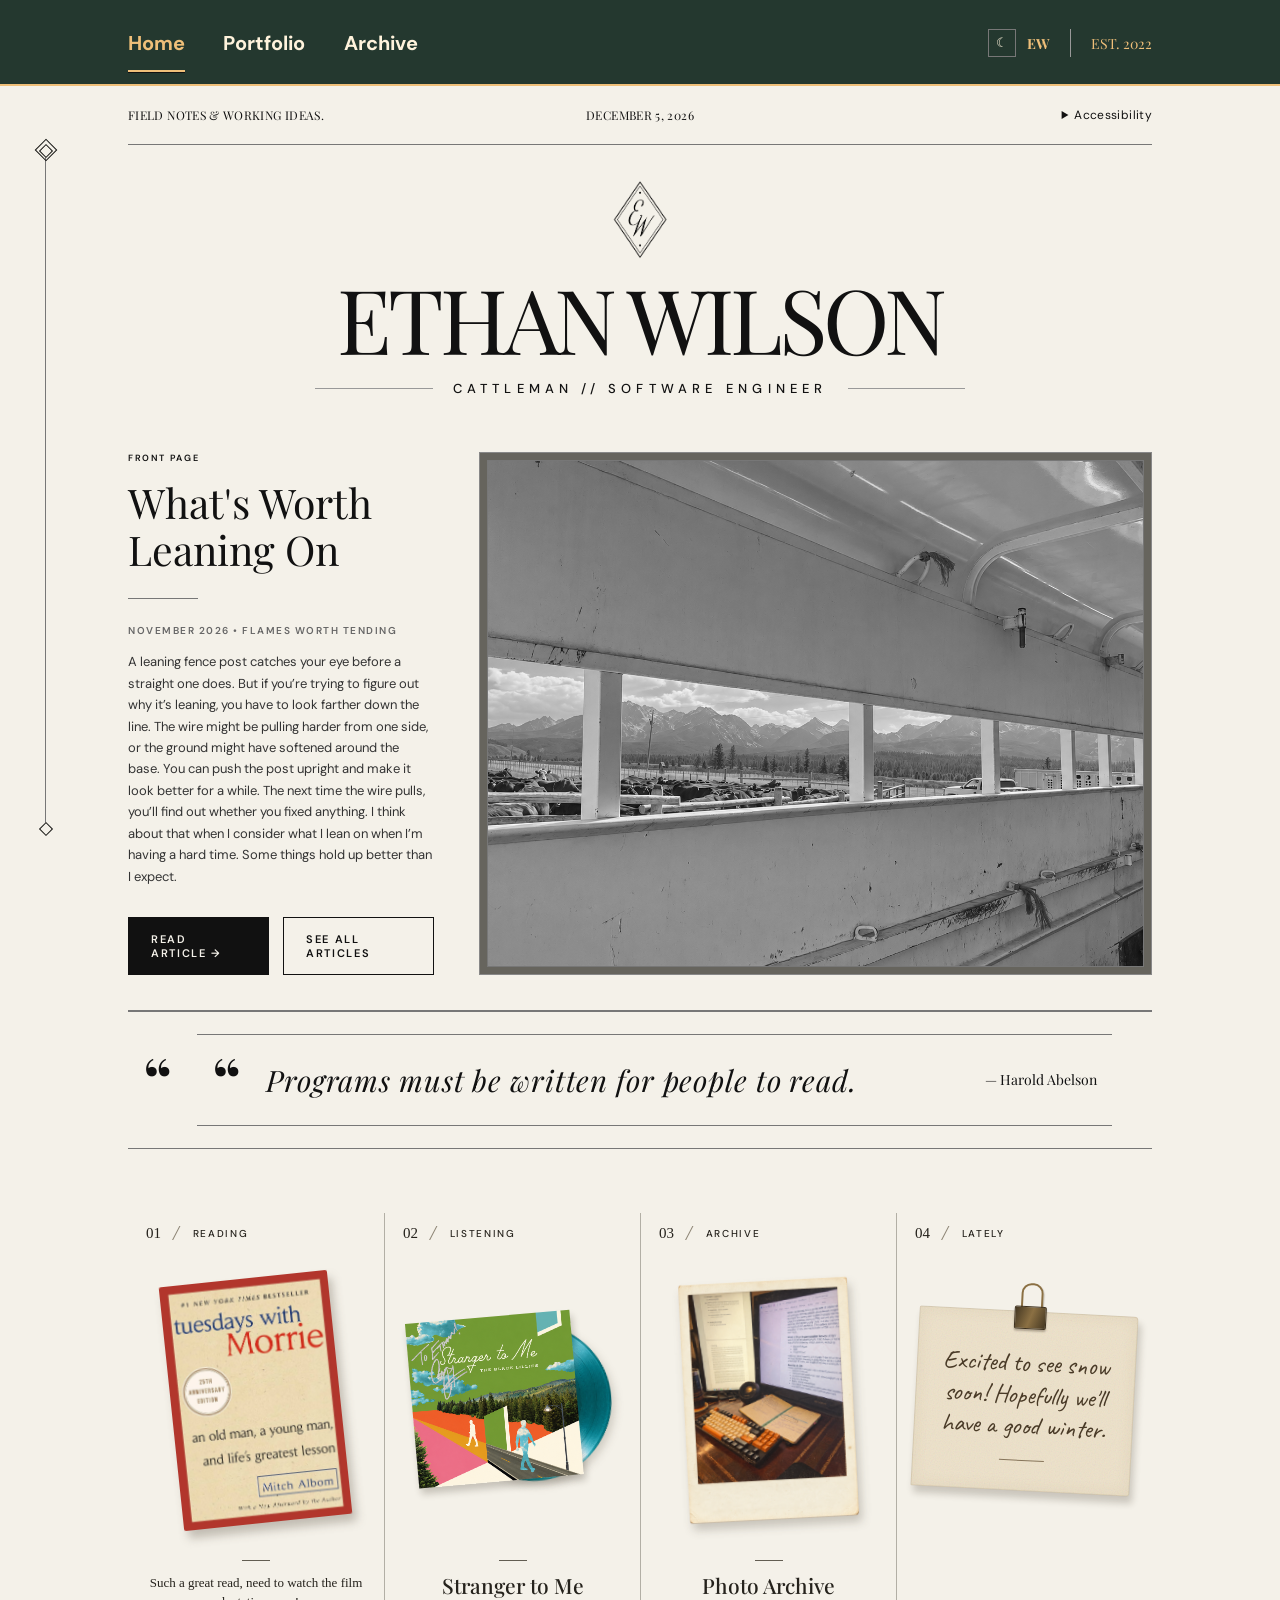
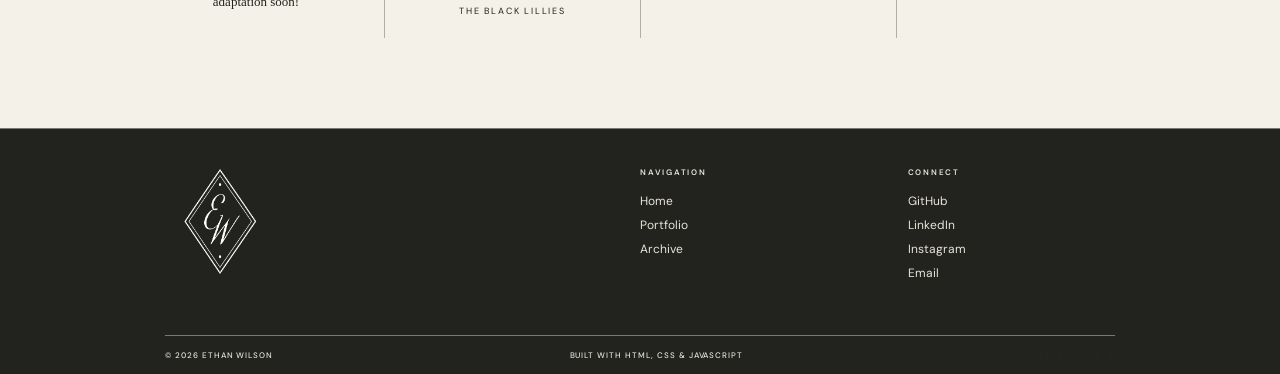
==== commit 2878bba0: "Desktop Refinements" ====
--- a/index.html
+++ b/index.html
@@ -37,12 +37,12 @@
     <header class="newspaper-header">
 
     <!-- TOP NAVIGATION -->
-    <div class="top-nav site-nav">
+    <div class="top-nav desktop-site-nav">
 
 <nav aria-label="Main navigation">
-    <a href="../index.html">Home</a>
+    <a href="../index.html" class="active" aria-current="location">Home</a>
     <a href="../portfolio.html">Portfolio</a>
-    <a href="../articles.html" class="active" aria-current="location">Archive</a>
+    <a href="../articles.html">Archive</a>
 </nav>
         <div class="header-right">
 
--- a/css/style.css
+++ b/css/style.css
@@ -11928,4 +11928,127 @@
     .blog-page .blog-heading h1.memoization-title {
         font-size: min(8.1rem, 9.5vw);
     }
+}
+
+@media (width > 700px) {
+    .newspaper-header .top-nav.desktop-site-nav {
+        --nav-green: #24382f;
+        --nav-gold: #efbf79;
+        --nav-cream: #fff3dc;
+
+        position: relative;
+        isolation: isolate;
+        display: flex;
+        align-items: center;
+        justify-content: space-between;
+        box-sizing: border-box;
+        width: 100%;
+        max-width: 1050px;
+        min-height: 86px;
+        margin: 0 auto;
+        padding: 0;
+        border: 0;
+        background: transparent;
+    }
+
+    /* Full-width color behind the centered navigation. */
+    .newspaper-header .desktop-site-nav::before {
+        content: "";
+        position: absolute;
+        inset: 0;
+        z-index: -1;
+        pointer-events: none;
+        background: var(--nav-green);
+        box-shadow: 0 0 0 100vmax var(--nav-green);
+        clip-path: inset(0 -100vmax);
+    }
+
+    .newspaper-header .desktop-site-nav::after {
+        content: "";
+        position: absolute;
+        inset: auto 0 0;
+        height: 2px;
+        pointer-events: none;
+        background: var(--nav-gold);
+        box-shadow: 0 0 0 100vmax var(--nav-gold);
+        clip-path: inset(0 -100vmax);
+    }
+
+    .newspaper-header .desktop-site-nav > nav {
+        display: flex;
+        align-items: center;
+        gap: clamp(20px, 3vw, 48px);
+        margin: 0;
+        padding: 0;
+    }
+
+    .newspaper-header .desktop-site-nav > nav > a {
+        position: relative;
+        display: flex;
+        align-items: center;
+        min-height: 60px;
+        padding: 0;
+        color: var(--nav-cream);
+        font: 700 1.25rem/1.2 "DM Sans", sans-serif;
+        text-decoration: none;
+    }
+
+    .newspaper-header .desktop-site-nav > nav > a:is(.active, [aria-current]) {
+        color: var(--nav-gold);
+        box-shadow: inset 0 -3px var(--nav-gold);
+    }
+
+    .newspaper-header .desktop-site-nav > .header-right {
+        display: flex;
+        align-items: center;
+        gap: 11px;
+        margin: 0;
+    }
+
+    .newspaper-header .desktop-site-nav .brand-mark {
+        color: var(--nav-gold);
+    }
+
+    .newspaper-header .desktop-site-nav #theme-toggle {
+        order: -1;
+        color: var(--nav-cream);
+        background: transparent;
+    }
+}
+
+@media (width > 700px) {
+    .reading-room-page .bookshelf {
+        --shelf-height: 20px;
+
+        /* Reserve exactly enough space for the ledge. */
+        padding-bottom: var(--shelf-height);
+        border-bottom: 0;
+
+        background:
+            linear-gradient(
+                to bottom,
+                rgba(255, 219, 166, 0.28),
+                transparent 30%,
+                rgba(0, 0, 0, 0.5)
+            ) center bottom / 100% var(--shelf-height) no-repeat,
+            url("../images/walnut-horizontal.png")
+                center bottom / 100% var(--shelf-height) no-repeat;
+    }
+}
+
+@media (min-width: 701px) {
+    .reading-room-page .bookshelf {
+        position: relative;
+    }
+
+    .reading-room-page .rr-desktop-ledge {
+        position: absolute;
+        inset-inline: -10px;
+        height: 30px;
+        pointer-events: none;
+        background:
+            linear-gradient(to bottom, #ffdba64d, transparent 30%, #0008),
+            url("../images/walnut-horizontal.png") center / 100% 100% no-repeat;
+        box-shadow: 0 5px 8px #0006;
+    }
 }
